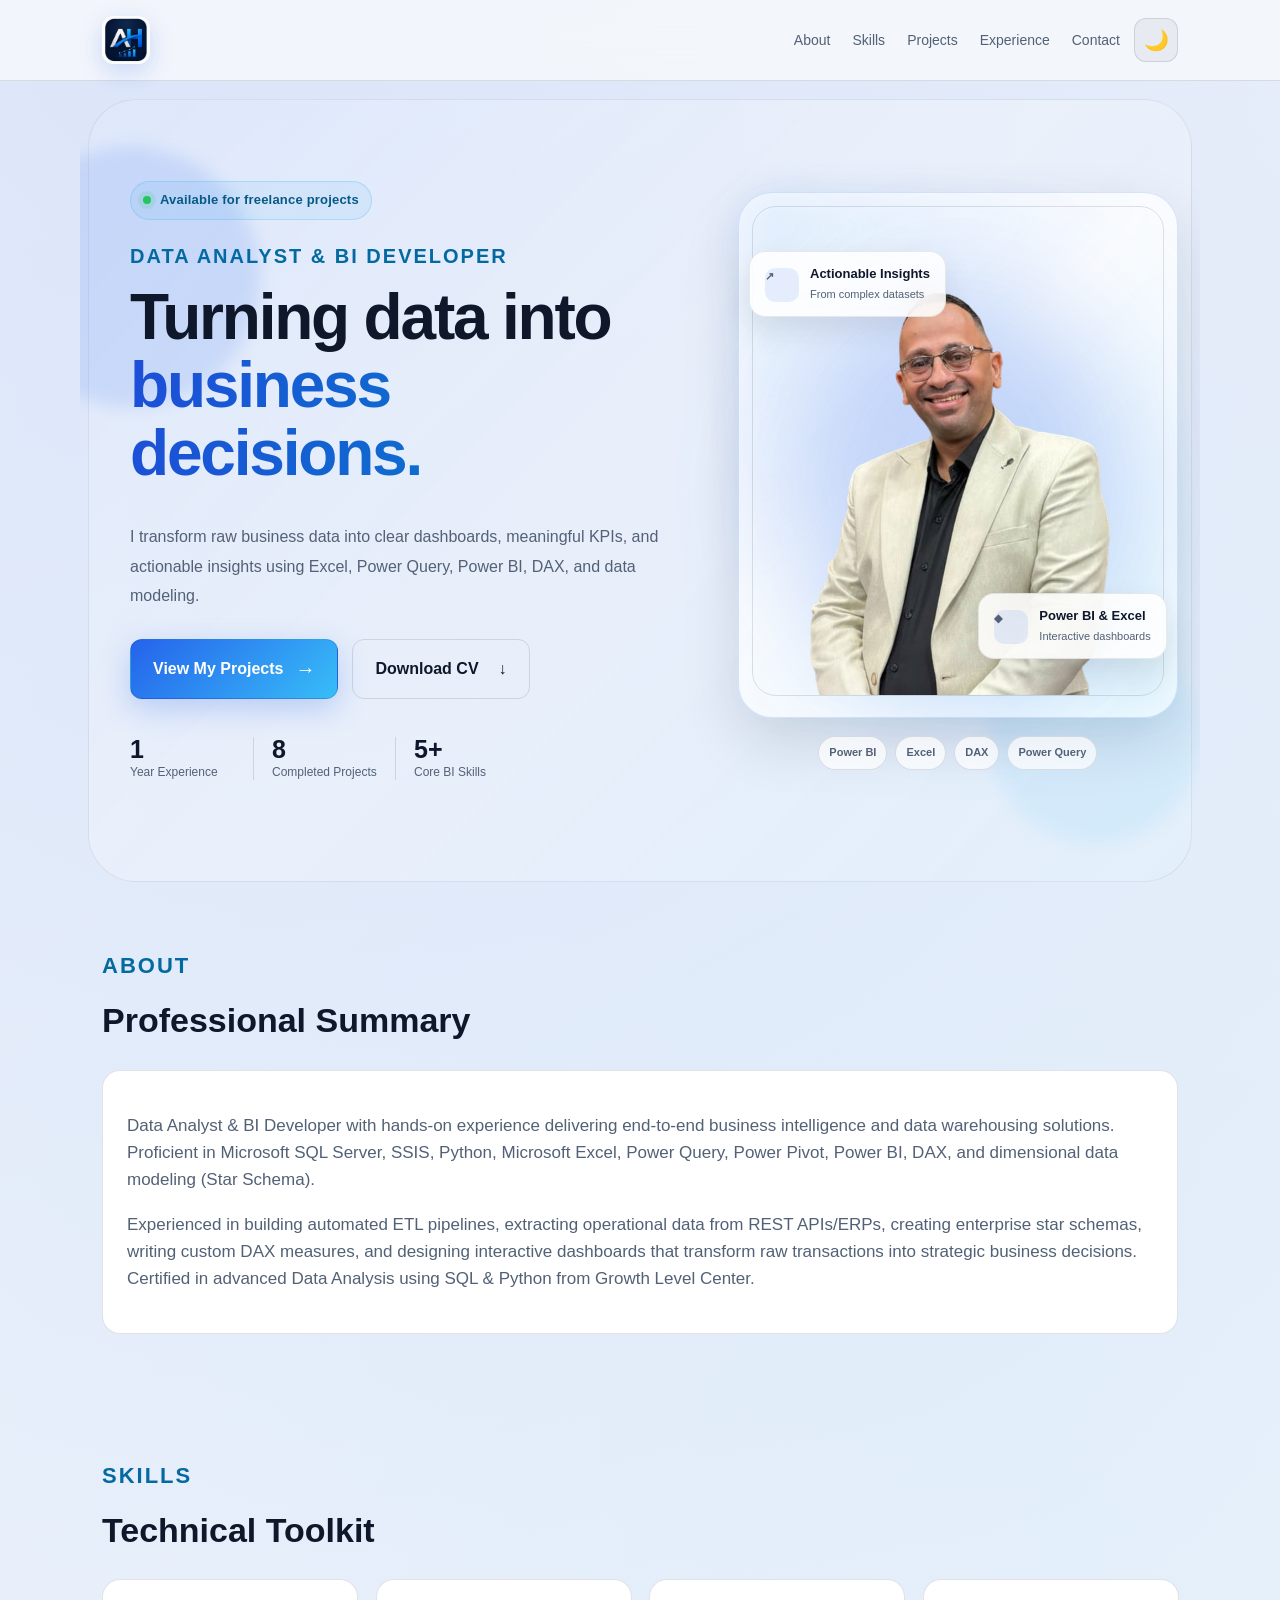
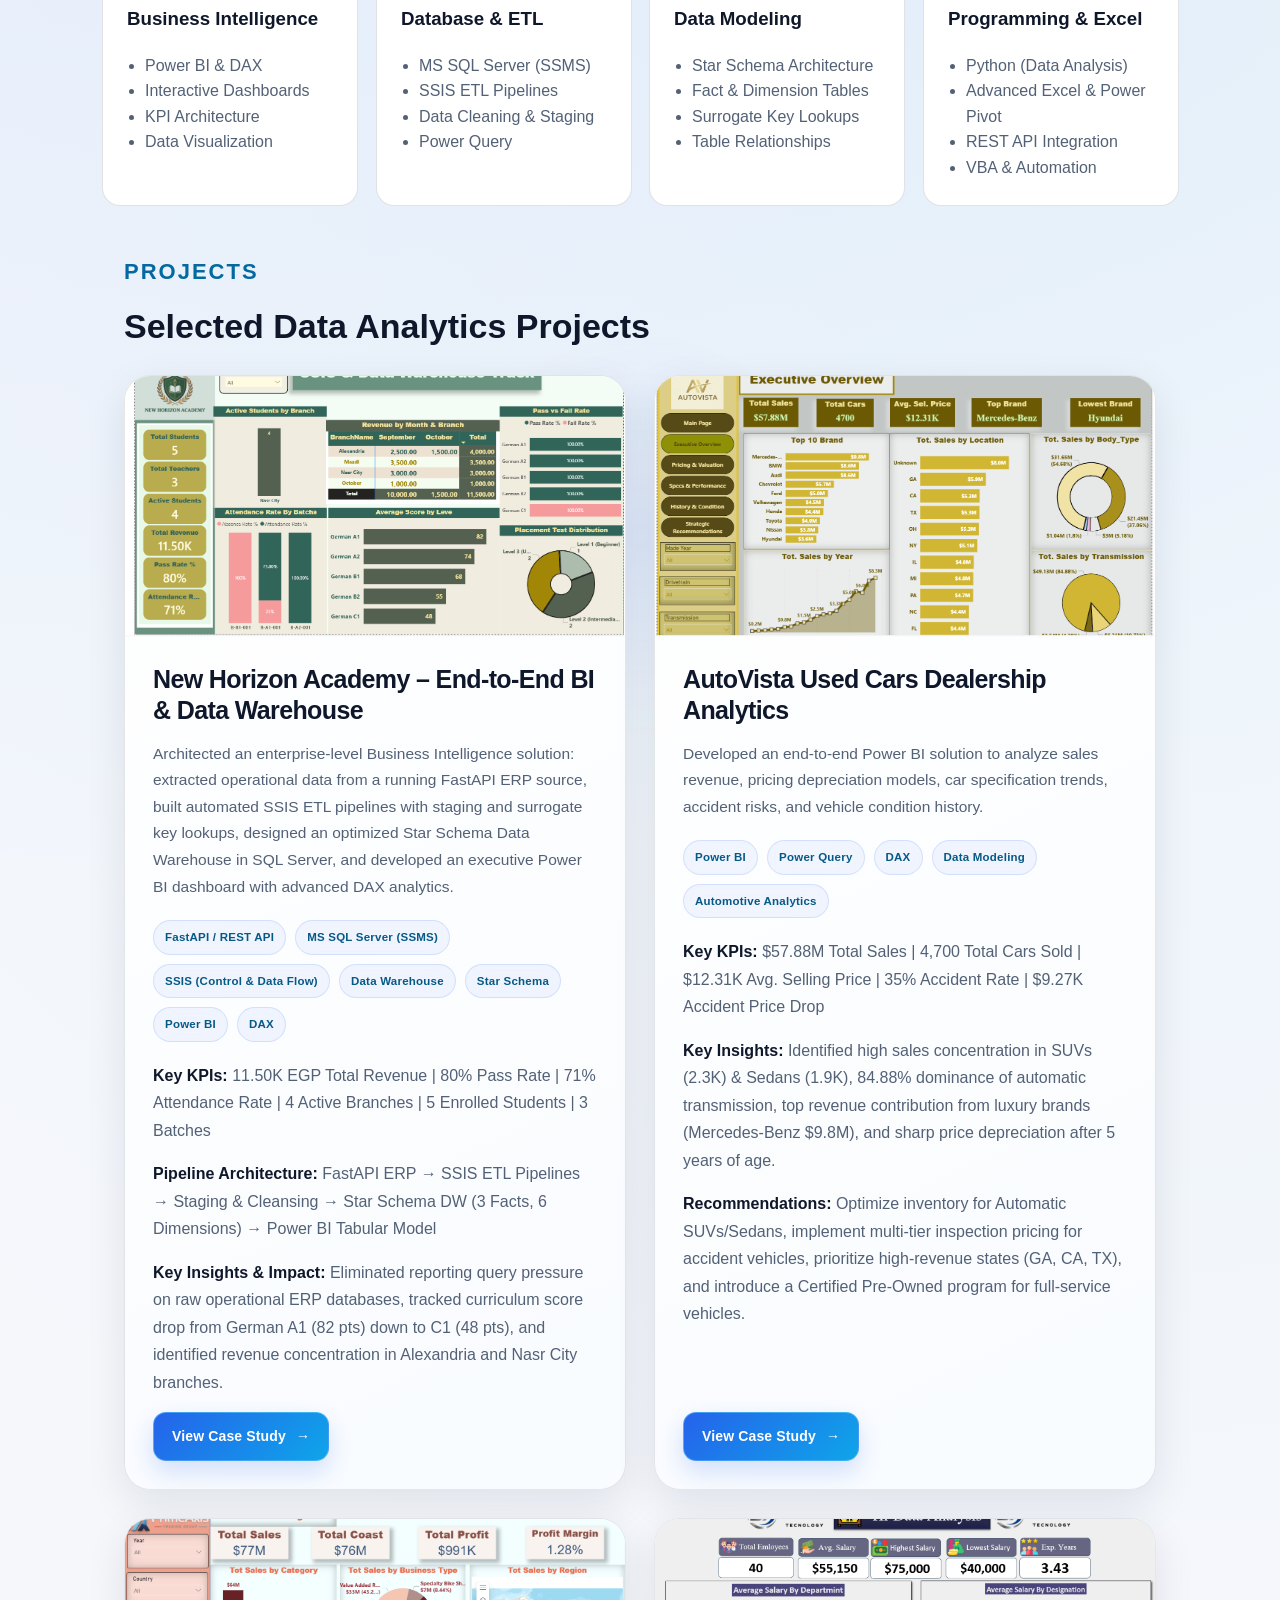
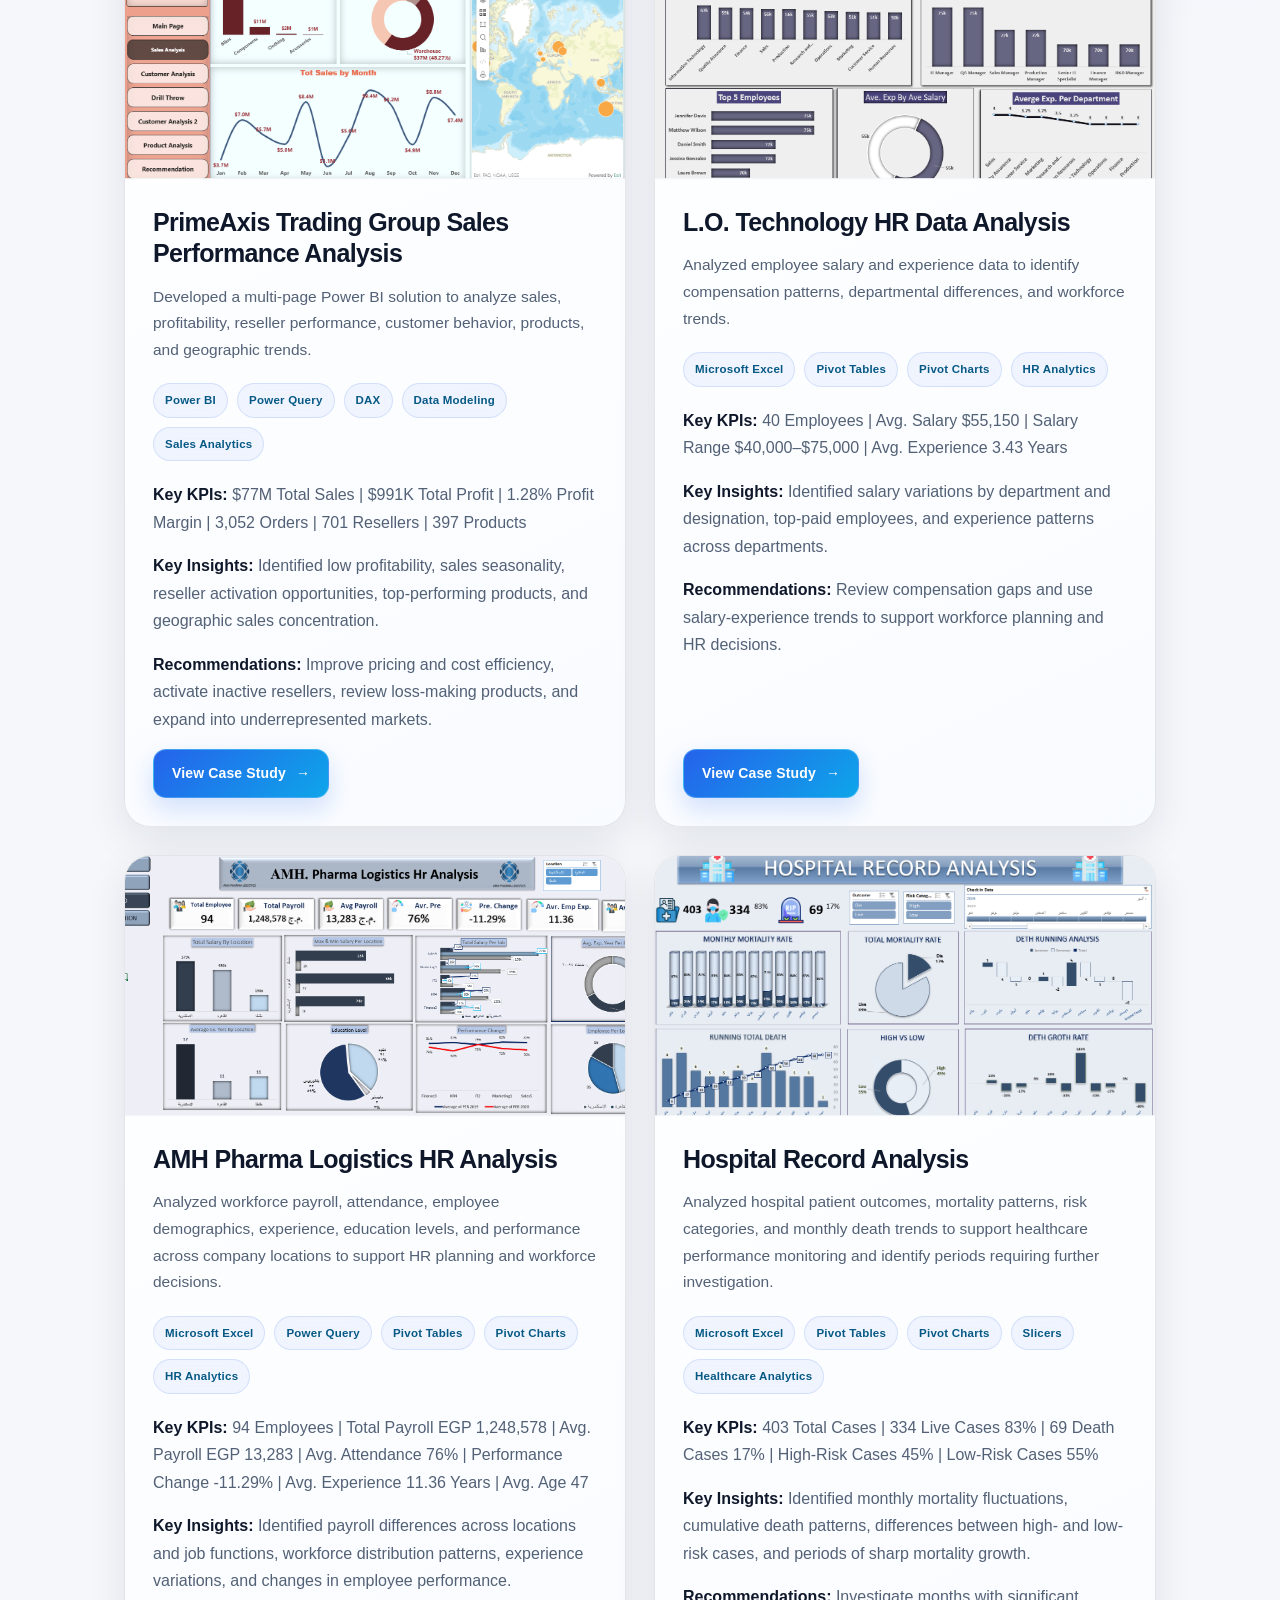
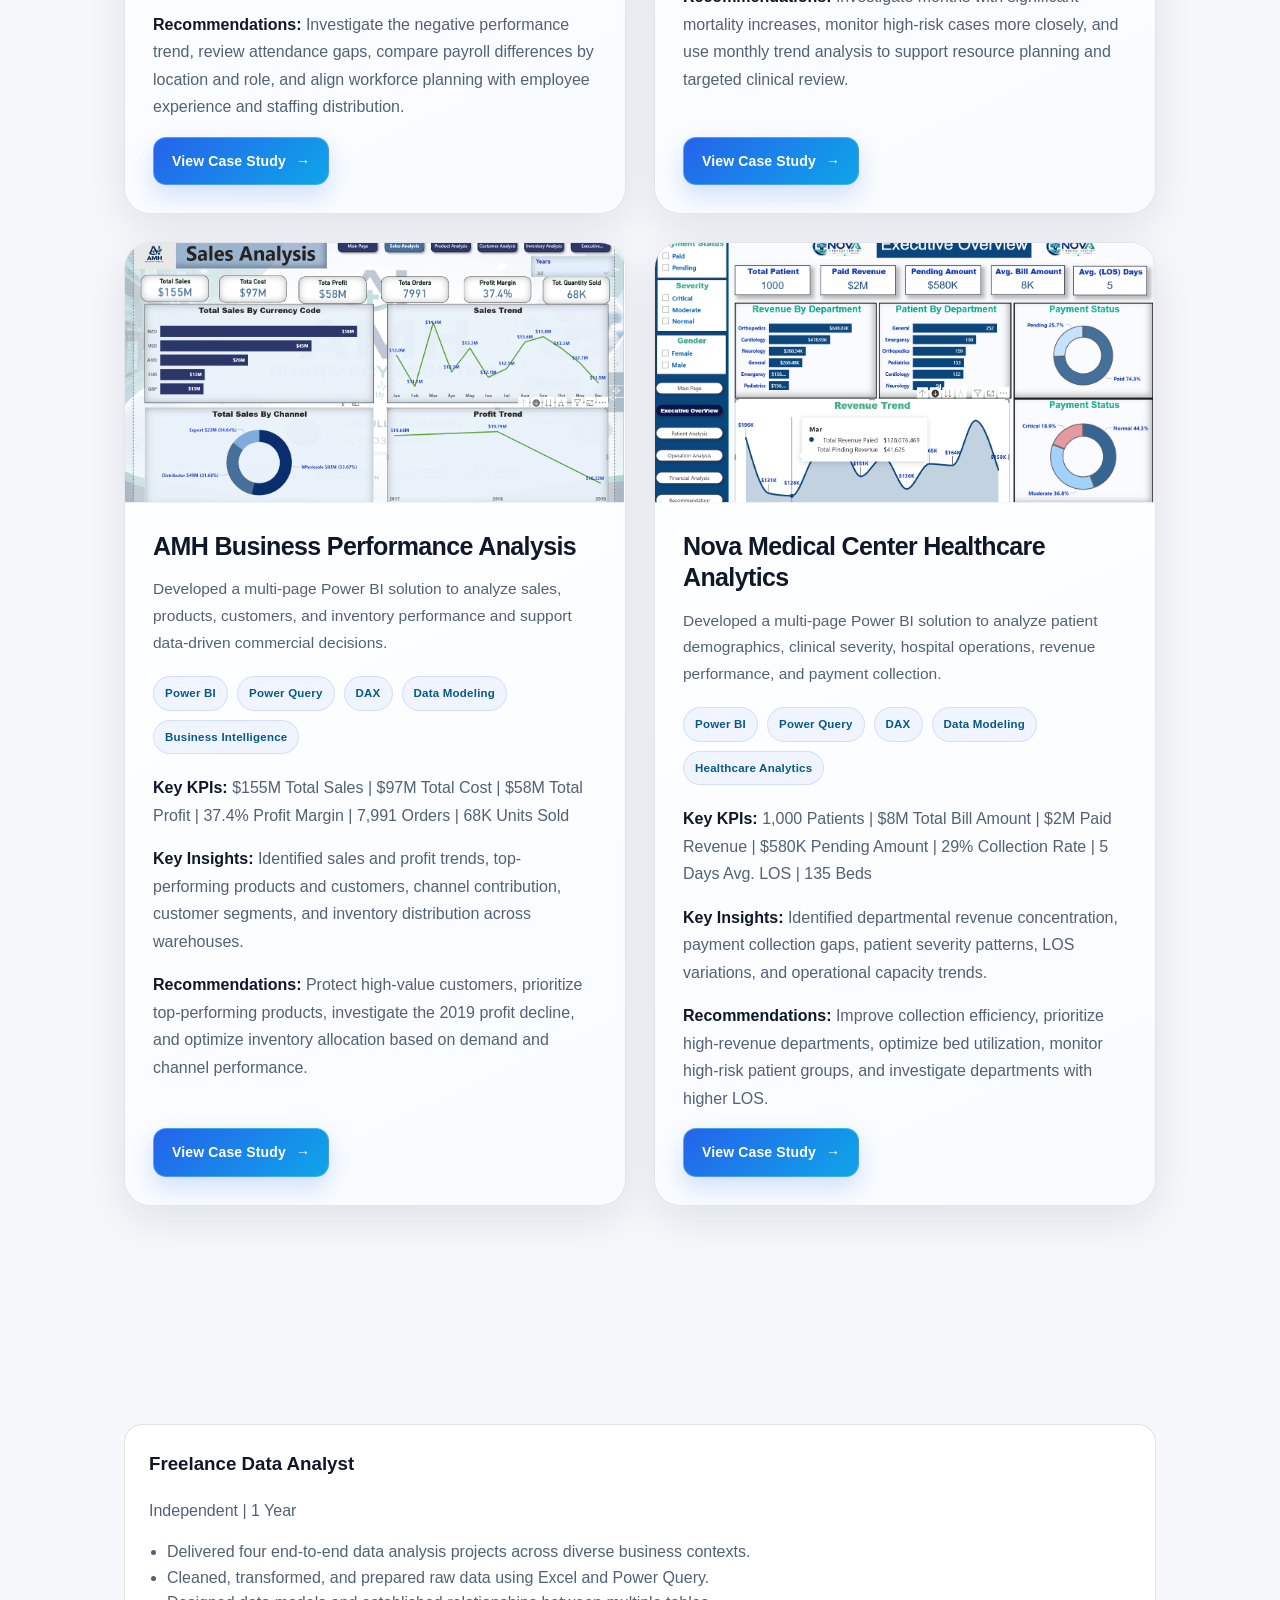
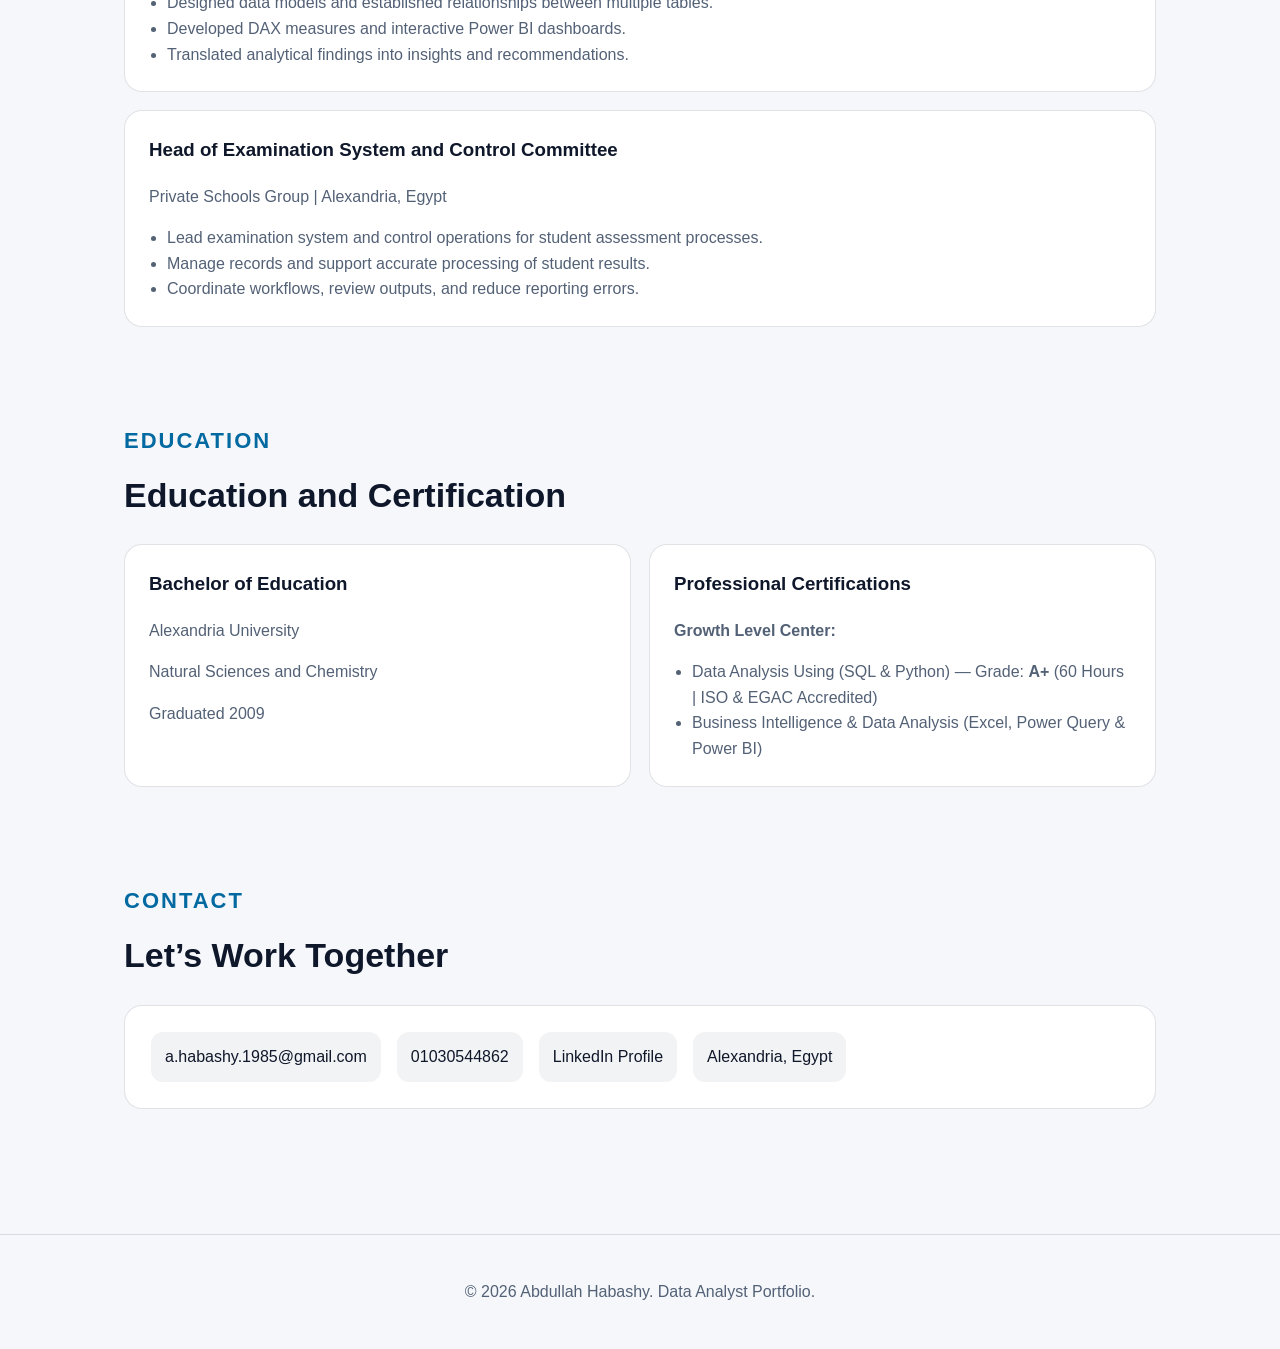
==== index.html @ 3cbb115a "Revise professional summary and skills details Updated professional summary and skills sections to r" ====
<!DOCTYPE html>
<html lang="en">
<head>
  <meta charset="UTF-8" />
  <meta name="viewport" content="width=device-width, initial-scale=1.0" />
  <title>Abdullah Habashy | Data Analyst</title>
  <meta name="description" content="Portfolio of Abdullah Mohamed Habashy Zaki, Data Analyst specializing in Excel, Power Query, Power BI, DAX, data modeling, KPIs, and dashboards." />
  <link rel="stylesheet" href="style.css" />
  <link rel="icon" type="image/png" href="favicon.png">
</head>
<body>
  <header class="site-header">
    <nav class="nav">
      <a class="logo" href="#home" aria-label="Home">
  <img src="favicon.png" alt="Abdullah Habashy Logo">
</a>
      <div class="nav-links">
        <a href="#about">About</a>
        <a href="#skills">Skills</a>
        <a href="#projects">Projects</a>
        <a href="#experience">Experience</a>
        <a href="#contact">Contact</a>
      </div>
    </nav>
  </header>

  <main>
    <section id="home" class="hero hero-premium">
      <div class="hero-orb hero-orb-one" aria-hidden="true"></div>
      <div class="hero-orb hero-orb-two" aria-hidden="true"></div>

      <div class="hero-content">
        <div class="hero-status">
          <span class="status-dot" aria-hidden="true"></span>
          Available for freelance projects
        </div>

        <p class="eyebrow">Data Analyst &amp; BI Developer</p>
        <h1>
          Turning data into
          <span class="hero-gradient-text">business decisions.</span>
        </h1>

        <p class="hero-text">
          I transform raw business data into clear dashboards, meaningful KPIs,
          and actionable insights using Excel, Power Query, Power BI, DAX,
          and data modeling.
        </p>

        <div class="hero-actions">
          <a class="btn primary hero-primary-btn" href="#projects">
            View My Projects
            <span aria-hidden="true">→</span>
          </a>
         <a class="btn secondary hero-secondary-btn" href="Abdullah_Habashy_Data_Analyst_CV.pdf" download="Abdullah_Habashy_Data_Analyst_CV.pdf">
            Download CV
          </a>
        </div>

        <div class="hero-proof" aria-label="Portfolio highlights">
          <div class="hero-proof-item">
            <strong>1</strong>
            <span>Year Experience</span>
          </div>
          <div class="hero-proof-divider" aria-hidden="true"></div>
          <div class="hero-proof-item">
            <strong id="projects-count">0</strong>
            <span>Completed Projects</span>
          </div>
          <div class="hero-proof-divider" aria-hidden="true"></div>
          <div class="hero-proof-item">
            <strong>5+</strong>
            <span>Core BI Skills</span>
          </div>
        </div>
      </div>

      <div class="hero-card hero-visual">
        <div class="hero-image-shell">
          <div class="hero-image-glow" aria-hidden="true"></div>
          <img src="profile.png" alt="Abdullah Habashy, Data Analyst" class="profile-img" />

          <div class="hero-floating-card hero-floating-card-top">
            <span class="floating-icon" aria-hidden="true">↗</span>
            <div>
              <strong>Actionable Insights</strong>
              <span>From complex datasets</span>
            </div>
          </div>

          <div class="hero-floating-card hero-floating-card-bottom">
            <span class="floating-icon" aria-hidden="true">◆</span>
            <div>
              <strong>Power BI &amp; Excel</strong>
              <span>Interactive dashboards</span>
            </div>
          </div>
        </div>

        <div class="hero-tool-strip" aria-label="Main tools">
          <span>Power BI</span>
          <span>Excel</span>
          <span>DAX</span>
          <span>Power Query</span>
        </div>
      </div>
    </section>

    <section id="about" class="section">
      <div class="section-title">
        <p>About</p>
        <h2>Professional Summary</h2>
      </div>
      <div class="card wide">
        <p>
          Data Analyst &amp; BI Developer with hands-on experience delivering end-to-end business intelligence and data warehousing solutions. Proficient in Microsoft SQL Server, SSIS, Python, Microsoft Excel, Power Query, Power Pivot, Power BI, DAX, and dimensional data modeling (Star Schema).
        </p>
        <p>
          Experienced in building automated ETL pipelines, extracting operational data from REST APIs/ERPs, creating enterprise star schemas, writing custom DAX measures, and designing interactive dashboards that transform raw transactions into strategic business decisions. Certified in advanced Data Analysis using SQL &amp; Python from Growth Level Center.
        </p>
      </div>
    </section>
    
    <section id="skills" class="section">
      <div class="section-title">
        <p>Skills</p>
        <h2>Technical Toolkit</h2>
      </div>

    <div class="grid skills-grid">
        <div class="card">
          <h3>Business Intelligence</h3>
          <ul>
            <li>Power BI &amp; DAX</li>
            <li>Interactive Dashboards</li>
            <li>KPI Architecture</li>
            <li>Data Visualization</li>
          </ul>
        </div>
        <div class="card">
          <h3>Database &amp; ETL</h3>
          <ul>
            <li>MS SQL Server (SSMS)</li>
            <li>SSIS ETL Pipelines</li>
            <li>Data Cleaning &amp; Staging</li>
            <li>Power Query</li>
          </ul>
        </div>
        <div class="card">
          <h3>Data Modeling</h3>
          <ul>
            <li>Star Schema Architecture</li>
            <li>Fact &amp; Dimension Tables</li>
            <li>Surrogate Key Lookups</li>
            <li>Table Relationships</li>
          </ul>
        </div>
        <div class="card">
          <h3>Programming &amp; Excel</h3>
          <ul>
            <li>Python (Data Analysis)</li>
            <li>Advanced Excel &amp; Power Pivot</li>
            <li>REST API Integration</li>
            <li>VBA &amp; Automation</li>
          </ul>
        </div>
      </div>

    <section id="projects" class="section">
      <div class="section-title">
        <p>Projects</p>
        <h2>Selected Data Analytics Projects</h2>
      </div>

      <div class="grid projects-grid">

        <!-- Project 1: New Horizon Academy - End-to-End BI Solution -->
<article class="project-card">
  <img
    class="project-image"
    src="step10-main-dashboard.png"
    alt="New Horizon Academy SSIS & Data Warehouse Analytics Dashboard"
  />

  <div class="project-body">
    <h3>New Horizon Academy – End-to-End BI &amp; Data Warehouse</h3>

    <p>
      Architected an enterprise-level Business Intelligence solution: extracted operational data from a running FastAPI ERP source, built automated SSIS ETL pipelines with staging and surrogate key lookups, designed an optimized Star Schema Data Warehouse in SQL Server, and developed an executive Power BI dashboard with advanced DAX analytics.
    </p>

    <div class="tags">
      <span>FastAPI / REST API</span>
      <span>MS SQL Server (SSMS)</span>
      <span>SSIS (Control &amp; Data Flow)</span>
      <span>Data Warehouse</span>
      <span>Star Schema</span>
      <span>Power BI</span>
      <span>DAX</span>
    </div>

    <p>
      <strong>Key KPIs:</strong>
      11.50K EGP Total Revenue | 80% Pass Rate | 71% Attendance Rate | 4 Active Branches | 5 Enrolled Students | 3 Batches
    </p>

    <p>
      <strong>Pipeline Architecture:</strong>
      FastAPI ERP &rarr; SSIS ETL Pipelines &rarr; Staging &amp; Cleansing &rarr; Star Schema DW (3 Facts, 6 Dimensions) &rarr; Power BI Tabular Model
    </p>

    <p>
      <strong>Key Insights &amp; Impact:</strong>
      Eliminated reporting query pressure on raw operational ERP databases, tracked curriculum score drop from German A1 (82 pts) down to C1 (48 pts), and identified revenue concentration in Alexandria and Nasr City branches.
    </p>

    <a href="project-new-horizon-bi.html" class="project-link">
      View Case Study
    </a>
  </div>
</article>
        <!-- Project 1: AutoVista Dealership Analytics -->
        <article class="project-card">
          <img
            class="project-image"
            src="autovista-executive.png"
            alt="AutoVista Used Cars Dealership Analytics Executive Overview Dashboard"
          />

          <div class="project-body">
            <h3>AutoVista Used Cars Dealership Analytics</h3>

            <p>
              Developed an end-to-end Power BI solution to analyze sales revenue, 
              pricing depreciation models, car specification trends, accident risks, and vehicle condition history.
            </p>

            <div class="tags">
              <span>Power BI</span>
              <span>Power Query</span>
              <span>DAX</span>
              <span>Data Modeling</span>
              <span>Automotive Analytics</span>
            </div>

            <p>
              <strong>Key KPIs:</strong>
              $57.88M Total Sales | 4,700 Total Cars Sold |
              $12.31K Avg. Selling Price | 35% Accident Rate |
              $9.27K Accident Price Drop
            </p>

            <p>
              <strong>Key Insights:</strong>
              Identified high sales concentration in SUVs (2.3K) &amp; Sedans (1.9K), 84.88% dominance of automatic transmission, top revenue contribution from luxury brands (Mercedes-Benz $9.8M), and sharp price depreciation after 5 years of age.
            </p>

            <p>
              <strong>Recommendations:</strong>
              Optimize inventory for Automatic SUVs/Sedans, implement multi-tier inspection pricing for accident vehicles, prioritize high-revenue states (GA, CA, TX), and introduce a Certified Pre-Owned program for full-service vehicles.
            </p>

            <a href="project-autovista-analysis.html" class="project-link">
              View Case Study
            </a>
          </div>
        </article>        <article class="project-card">

  <img
    class="project-image"
    src="primeaxis-sales-analysis.png"
    alt="PrimeAxis Trading Group Sales Performance Dashboard"
  />

  <div class="project-body">

    <h3>PrimeAxis Trading Group Sales Performance Analysis</h3>

    <p>
      Developed a multi-page Power BI solution to analyze
      sales, profitability, reseller performance,
      customer behavior, products, and geographic trends.
    </p>

    <div class="tags">
      <span>Power BI</span>
      <span>Power Query</span>
      <span>DAX</span>
      <span>Data Modeling</span>
      <span>Sales Analytics</span>
    </div>

    <p>
      <strong>Key KPIs:</strong>
      $77M Total Sales | $991K Total Profit |
      1.28% Profit Margin | 3,052 Orders |
      701 Resellers | 397 Products
    </p>

    <p>
      <strong>Key Insights:</strong>
      Identified low profitability, sales seasonality,
      reseller activation opportunities, top-performing products,
      and geographic sales concentration.
    </p>

    <p>
      <strong>Recommendations:</strong>
      Improve pricing and cost efficiency,
      activate inactive resellers,
      review loss-making products,
      and expand into underrepresented markets.
    </p>

    <a
      href="project-primeaxis-sales-performance.html"
      class="project-link"
    >
      View Case Study
    </a>

  </div>

</article>
       <article class="project-card">
  <img
    class="project-image"
    src="lo-technology-hr-dashboard.png"
    alt="L.O. Technology HR Data Analysis Dashboard"
  />

  <div class="project-body">
    <h3>L.O. Technology HR Data Analysis</h3>

    <p>
      Analyzed employee salary and experience data to identify
      compensation patterns, departmental differences, and workforce trends.
    </p>

    <div class="tags">
      <span>Microsoft Excel</span>
      <span>Pivot Tables</span>
      <span>Pivot Charts</span>
      <span>HR Analytics</span>
    </div>

    <p>
      <strong>Key KPIs:</strong>
      40 Employees | Avg. Salary $55,150 |
      Salary Range $40,000–$75,000 |
      Avg. Experience 3.43 Years
    </p>

    <p>
      <strong>Key Insights:</strong>
      Identified salary variations by department and designation,
      top-paid employees, and experience patterns across departments.
    </p>

    <p>
      <strong>Recommendations:</strong>
      Review compensation gaps and use salary-experience trends
      to support workforce planning and HR decisions.
    </p>

    <a href="#" class="project-link">View Case Study</a>
  </div>
</article>

       <article class="project-card">
  <img
    class="project-image"
    src="amh-pharma-hr-dashboard.png"
    alt="AMH Pharma Logistics HR Analysis Dashboard"
  />

  <div class="project-body">
    <h3>AMH Pharma Logistics HR Analysis</h3>

    <p>
      Analyzed workforce payroll, attendance, employee demographics,
      experience, education levels, and performance across company locations
      to support HR planning and workforce decisions.
    </p>

    <div class="tags">
      <span>Microsoft Excel</span>
      <span>Power Query</span>
      <span>Pivot Tables</span>
      <span>Pivot Charts</span>
      <span>HR Analytics</span>
    </div>

    <p>
      <strong>Key KPIs:</strong>
      94 Employees | Total Payroll EGP 1,248,578 |
      Avg. Payroll EGP 13,283 | Avg. Attendance 76% |
      Performance Change -11.29% |
      Avg. Experience 11.36 Years | Avg. Age 47
    </p>

    <p>
      <strong>Key Insights:</strong>
      Identified payroll differences across locations and job functions,
      workforce distribution patterns, experience variations,
      and changes in employee performance.
    </p>

    <p>
      <strong>Recommendations:</strong>
      Investigate the negative performance trend, review attendance gaps,
      compare payroll differences by location and role,
      and align workforce planning with employee experience
      and staffing distribution.
    </p>

    <a href="#" class="project-link">View Case Study</a>
  </div>
</article>

       <article class="project-card">
  <img
    class="project-image"
    src="hospital-record-analysis-dashboard.png"
    alt="Hospital Record Analysis Dashboard"
  />

  <div class="project-body">
    <h3>Hospital Record Analysis</h3>

    <p>
      Analyzed hospital patient outcomes, mortality patterns,
      risk categories, and monthly death trends to support
      healthcare performance monitoring and identify periods
      requiring further investigation.
    </p>

    <div class="tags">
      <span>Microsoft Excel</span>
      <span>Pivot Tables</span>
      <span>Pivot Charts</span>
      <span>Slicers</span>
      <span>Healthcare Analytics</span>
    </div>

    <p>
      <strong>Key KPIs:</strong>
      403 Total Cases | 334 Live Cases 83% |
      69 Death Cases 17% |
      High-Risk Cases 45% |
      Low-Risk Cases 55%
    </p>

    <p>
      <strong>Key Insights:</strong>
      Identified monthly mortality fluctuations,
      cumulative death patterns, differences between
      high- and low-risk cases, and periods of sharp
      mortality growth.
    </p>

    <p>
      <strong>Recommendations:</strong>
      Investigate months with significant mortality increases,
      monitor high-risk cases more closely,
      and use monthly trend analysis to support
      resource planning and targeted clinical review.
    </p>

    <a href="project-hospital-record-analysis.html" class="project-link">
  View Case Study
</a>
  </div>
</article>

        <article class="project-card">
  <img
    class="project-image"
    src="amh-business-sales-dashboard.png"
    alt="AMH Business Performance Analysis Power BI Dashboard"
  />

  <div class="project-body">
    <h3>AMH Business Performance Analysis</h3>

    <p>
      Developed a multi-page Power BI solution to analyze
      sales, products, customers, and inventory performance
      and support data-driven commercial decisions.
    </p>

    <div class="tags">
      <span>Power BI</span>
      <span>Power Query</span>
      <span>DAX</span>
      <span>Data Modeling</span>
      <span>Business Intelligence</span>
    </div>

    <p>
      <strong>Key KPIs:</strong>
      $155M Total Sales | $97M Total Cost |
      $58M Total Profit | 37.4% Profit Margin |
      7,991 Orders | 68K Units Sold
    </p>

    <p>
      <strong>Key Insights:</strong>
      Identified sales and profit trends, top-performing products
      and customers, channel contribution, customer segments,
      and inventory distribution across warehouses.
    </p>

    <p>
      <strong>Recommendations:</strong>
      Protect high-value customers, prioritize top-performing products,
      investigate the 2019 profit decline, and optimize inventory
      allocation based on demand and channel performance.
    </p>

    <a href="project-amh-business-performance.html" class="project-link">
  View Case Study
</a>
  </div>
</article>
        <article class="project-card">
  <img
    class="project-image"
    src="nova-medical-center-dashboard.png"
    alt="Nova Medical Center Healthcare Analytics Power BI Dashboard"
  />

  <div class="project-body">
    <h3>Nova Medical Center Healthcare Analytics</h3>

    <p>
      Developed a multi-page Power BI solution to analyze
      patient demographics, clinical severity, hospital operations,
      revenue performance, and payment collection.
    </p>

    <div class="tags">
      <span>Power BI</span>
      <span>Power Query</span>
      <span>DAX</span>
      <span>Data Modeling</span>
      <span>Healthcare Analytics</span>
    </div>

    <p>
      <strong>Key KPIs:</strong>
      1,000 Patients | $8M Total Bill Amount |
      $2M Paid Revenue | $580K Pending Amount |
      29% Collection Rate | 5 Days Avg. LOS |
      135 Beds
    </p>

    <p>
      <strong>Key Insights:</strong>
      Identified departmental revenue concentration,
      payment collection gaps, patient severity patterns,
      LOS variations, and operational capacity trends.
    </p>

    <p>
      <strong>Recommendations:</strong>
      Improve collection efficiency, prioritize high-revenue departments,
      optimize bed utilization, monitor high-risk patient groups,
      and investigate departments with higher LOS.
    </p>

   <a href="project-nova-medical.html" class="project-link">
  View Case Study
</a>
  </div>
</article>
        
      </div>
    </section>

    <section id="experience" class="section">
      <div class="section-title">
        <p>Experience</p>
        <h2>Professional Experience</h2>
      </div>

      <div class="timeline">
        <div class="timeline-item">
          <h3>Freelance Data Analyst</h3>
          <p class="muted">Independent | 1 Year</p>
          <ul>
            <li>Delivered four end-to-end data analysis projects across diverse business contexts.</li>
            <li>Cleaned, transformed, and prepared raw data using Excel and Power Query.</li>
            <li>Designed data models and established relationships between multiple tables.</li>
            <li>Developed DAX measures and interactive Power BI dashboards.</li>
            <li>Translated analytical findings into insights and recommendations.</li>
          </ul>
        </div>

        <div class="timeline-item">
          <h3>Head of Examination System and Control Committee</h3>
          <p class="muted">Private Schools Group | Alexandria, Egypt</p>
          <ul>
            <li>Lead examination system and control operations for student assessment processes.</li>
            <li>Manage records and support accurate processing of student results.</li>
            <li>Coordinate workflows, review outputs, and reduce reporting errors.</li>
          </ul>
        </div>
      </div>
    </section>

   <section class="section">
      <div class="section-title">
        <p>Education</p>
        <h2>Education and Certification</h2>
      </div>

      <div class="grid two-col">
        <div class="card">
          <h3>Bachelor of Education</h3>
          <p>Alexandria University</p>
          <p>Natural Sciences and Chemistry</p>
          <p>Graduated 2009</p>
        </div>
        <div class="card">
          <h3>Professional Certifications</h3>
          <p><strong>Growth Level Center:</strong></p>
          <ul style="padding-left: 18px; margin-top: 6px;">
            <li>Data Analysis Using (SQL &amp; Python) — Grade: <strong>A+</strong> (60 Hours | ISO &amp; EGAC Accredited)</li>
            <li>Business Intelligence &amp; Data Analysis (Excel, Power Query &amp; Power BI)</li>
          </ul>
        </div>
      </div>
    </section>

    <section id="contact" class="section contact-section">
      <div class="section-title">
        <p>Contact</p>
        <h2>Let’s Work Together</h2>
      </div>

      <div class="contact-card">
        <a href="mailto:a.habashy.1985@gmail.com">a.habashy.1985@gmail.com</a>
        <a href="tel:01030544862">01030544862</a>
        <a href="https://www.linkedin.com/in/abdullah-habashy-0a3ab7418/" target="_blank">LinkedIn Profile</a>
        <p>Alexandria, Egypt</p>
      </div>
    </section>
  </main>

  <footer>
    <p>© 2026 Abdullah Habashy. Data Analyst Portfolio.</p>
  </footer>

  <script src="script.js"></script>
</body>
</html>
---- style.css ----
:root {
  --bg: #080d16;
  --bg-soft: #0d1420;
  --card: #111b2b;
  --card-hover: #162338;

  --text: #f8fafc;
  --muted: #94a3b8;

  --accent: #3b82f6;
  --accent-2: #38bdf8;
  --accent-soft: rgba(59, 130, 246, 0.12);

  --line: rgba(148, 163, 184, 0.14);
}

* { box-sizing: border-box; }
html { scroll-behavior: smooth; }
body {
  margin: 0;
  font-family: Arial, Helvetica, sans-serif;
  background:
    radial-gradient(
      circle at 15% 0%,
      rgba(37, 99, 235, 0.12),
      transparent 32%
    ),
    radial-gradient(
      circle at 85% 20%,
      rgba(56, 189, 248, 0.06),
      transparent 28%
    ),
    var(--bg);

  color: var(--text);
  line-height: 1.6;
}
a { color: inherit; text-decoration: none; }
.site-header {
  position: sticky;
  top: 0;
  z-index: 10;

  background: rgba(8, 13, 22, 0.88);
  backdrop-filter: blur(18px);

  border-bottom: 1px solid var(--line);
}
.nav {
  max-width: 1120px;
  margin: auto;
  padding: 16px 22px;
  display: flex;
  justify-content: space-between;
  align-items: center;
}
.logo {
  width: 48px;
  height: 48px;
  display: block;
  border-radius: 12px;
  overflow: hidden;
  flex-shrink: 0;
  box-shadow: 0 8px 24px rgba(37, 99, 235, 0.20);
}

.logo img {
  width: 100%;
  height: 100%;
  display: block;
  object-fit: cover;
}
.nav-links {
  display: flex;
  gap: 22px;
  color: var(--muted);
  font-size: 14px;
}
.nav-links a:hover { color: var(--text); }
.hero {
  max-width: 1120px;
  margin: auto;
  padding: 86px 22px 54px;
  display: grid;
  grid-template-columns: 1.35fr 0.65fr;
  gap: 32px;
  align-items: center;
}
.eyebrow, .section-title p {
  color: var(--accent-2);
  text-transform: uppercase;
  letter-spacing: 2px;
  font-size: 22px;
  font-weight: 700;
  margin: 0 0 10px;
}
h1 {
  font-size: clamp(38px, 6vw, 72px);
  line-height: 0.95;
  margin: 0 0 22px;
}
.hero-text {
  max-width: 680px;
  color: var(--muted);
  font-size: 18px;
}
.hero-actions {
  display: flex;
  gap: 14px;
  margin-top: 28px;
  flex-wrap: wrap;
}
.btn {
  padding: 13px 18px;
  border-radius: 12px;
  font-weight: 700;
  border: 1px solid var(--line);
}
.primary {
  background: linear-gradient(
    135deg,
    #2563eb,
    #38bdf8
  );

  color: #ffffff;

  box-shadow:
    0 10px 30px rgba(37, 99, 235, 0.25);
}
.secondary { color: var(--text); }

.hero-card { padding: 24px; }
.profile-img {
  width: 100%;
  border-radius: 20px;
  aspect-ratio: 1 / 1.12;
  object-fit: cover;
  margin-bottom: 18px;
  border: 1px solid var(--line);
}
.hero-card h2 {
  margin: 14px 0 0;
  font-size: 30px;
}
.hero-card p {
  margin: 4px 0 12px;
  color: var(--muted);
}
.section {
  max-width: 1120px;
  margin: auto;
  padding: 48px 22px;
}
.section-title { margin-bottom: 22px; }
.section-title h2 {
  font-size: 34px;
  margin: 0;
}
.card { padding: 24px; }
.card p, .card li, .project-body p, .timeline-item li, .muted { color: var(--muted); }
.wide p { font-size: 17px; }
.grid {
  display: grid;
  gap: 18px;
}
.skills-grid { grid-template-columns: repeat(4, 1fr); }
.two-col { grid-template-columns: repeat(2, 1fr); }
.card h3, .project-card h3, .timeline-item h3 { margin-top: 0; }
ul {
  padding-left: 18px;
  margin-bottom: 0;
}
.projects-grid { grid-template-columns: repeat(2, 1fr); }
.project-card { overflow: hidden; }
.project-image {
  width: 100%;
  min-height: 230px;
  display: grid;
  place-items: center;
  border-bottom: 1px solid var(--line);
  object-fit: cover;
}
.placeholder {
  background: linear-gradient(135deg, rgba(75,179,253,0.18), rgba(114,228,209,0.12));
  color: var(--muted);
  font-weight: 700;
}
.project-body { padding: 22px; }
.tags {
  display: flex;
  flex-wrap: wrap;
  gap: 8px;
  margin: 16px 0;
}
.tags span {
  font-size: 12px;
  padding: 7px 9px;
  background: rgba(75,179,253,0.12);
  border: 1px solid var(--line);
  border-radius: 999px;
  color: #d8f2ff;
}
.project-link {
  color: var(--accent-2);
  font-weight: 700;
}
.timeline {
  display: grid;
  gap: 18px;
}
.timeline-item {
  padding: 24px;
  border-left: 4px solid var(--accent);
}
.contact-section { padding-bottom: 78px; }
.contact-card {
  padding: 26px;
  display: flex;
  flex-wrap: wrap;
  gap: 16px;
  align-items: center;
}
.contact-card a, .contact-card p {
  padding: 12px 14px;
  background: rgba(255,255,255,0.05);
  border-radius: 12px;
  margin: 0;
  color: var(--text);
}
footer {
  border-top: 1px solid var(--line);
  color: var(--muted);
  text-align: center;
  padding: 28px 18px;
}
@media (max-width: 900px) {
  .hero { grid-template-columns: 1fr; padding-top: 56px; }
  .skills-grid, .projects-grid, .two-col { grid-template-columns: 1fr; }
  .nav-links { display: none; }
  .hero-card { max-width: 420px; }
}

.card,
.project-card,
.timeline-item {
  transition:
    transform 0.25s ease,
    border-color 0.25s ease,
    box-shadow 0.25s ease;
}

.card:hover,
.project-card:hover,
.timeline-item:hover {
  transform: translateY(-4px);

  border-color:
    rgba(59, 130, 246, 0.35);

  box-shadow:
    0 24px 70px rgba(0, 0, 0, 0.34);
}

.nav-links a {
  transition: color 0.2s ease;
}

.nav-links a:hover {
  color: var(--accent-2);
}
.case-study-image {
  width: 100%;
  height: auto;
  display: block;
  margin: 20px 0;
  border-radius: 16px;
  border: 1px solid var(--line);
}

.case-study-image:hover {
  transform: scale(1.01);
  transition: transform 0.25s ease;
}

.section .wide {
  margin-bottom: 28px;
}
/* Smooth scroll reveal animation */

.reveal {
  opacity: 0;
  transform: translateY(38px);
  transition:
    opacity 0.8s ease,
    transform 0.8s cubic-bezier(0.22, 1, 0.36, 1);
  will-change: opacity, transform;
}

.reveal.reveal-left {
  transform: translateX(-42px);
}

.reveal.reveal-right {
  transform: translateX(42px);
}

.reveal.reveal-scale {
  transform: scale(0.94);
}

.reveal.is-visible {
  opacity: 1;
  transform: translateX(0) translateY(0) scale(1);
}

/* حركة متدرجة للكروت */

.reveal-delay-1 {
  transition-delay: 0.08s;
}

.reveal-delay-2 {
  transition-delay: 0.16s;
}

.reveal-delay-3 {
  transition-delay: 0.24s;
}

.reveal-delay-4 {
  transition-delay: 0.32s;
}

/* حركة الأزرار */

.btn {
  transition:
    transform 0.25s ease,
    box-shadow 0.25s ease,
    border-color 0.25s ease;
}

.btn:hover {
  transform: translateY(-3px);
}

/* حركة صور المشاريع */

.project-image,
.case-study-image {
  transition:
    transform 0.45s ease,
    filter 0.45s ease;
}

.project-card:hover .project-image {
  transform: scale(1.025);
}

.case-study-image:hover {
  transform: scale(1.01);
}

/* احترام إعدادات تقليل الحركة */

@media (prefers-reduced-motion: reduce) {
  html {
    scroll-behavior: auto;
  }

  .reveal,
  .reveal.reveal-left,
  .reveal.reveal-right,
  .reveal.reveal-scale {
    opacity: 1;
    transform: none;
    transition: none;
  }
}

/* ========================================
   ADVANCED PORTFOLIO ANIMATIONS
======================================== */

/* Page loading screen */

.site-loader {
  position: fixed;
  inset: 0;
  z-index: 99999;
  display: flex;
  align-items: center;
  justify-content: center;
  background: var(--bg);
  transition:
    opacity 0.55s ease,
    visibility 0.55s ease;
}

.site-loader.loader-hidden {
  opacity: 0;
  visibility: hidden;
  pointer-events: none;
}

.loader-content {
  width: min(280px, 75vw);
  text-align: center;
}

.loader-logo {
  width: 76px;
  height: 76px;
  margin: 0 auto 18px;
  border-radius: 20px;
  object-fit: cover;
  animation: loaderPulse 1.4s ease-in-out infinite;
}

.loader-name {
  margin: 0 0 18px;
  color: var(--text);
  font-size: 17px;
  font-weight: 700;
  letter-spacing: 0.5px;
}

.loader-track {
  height: 4px;
  overflow: hidden;
  background: rgba(255, 255, 255, 0.08);
  border-radius: 999px;
}

.loader-bar {
  width: 45%;
  height: 100%;
  border-radius: 999px;
  background: linear-gradient(
    90deg,
    var(--accent),
    var(--accent-2)
  );
  animation: loaderMove 1.1s ease-in-out infinite;
}

@keyframes loaderPulse {
  0%,
  100% {
    transform: scale(1);
    box-shadow: 0 10px 30px rgba(59, 130, 246, 0.18);
  }

  50% {
    transform: scale(1.07);
    box-shadow: 0 16px 42px rgba(59, 130, 246, 0.36);
  }
}

@keyframes loaderMove {
  0% {
    transform: translateX(-110%);
  }

  100% {
    transform: translateX(240%);
  }
}

/* Scroll progress bar */

.scroll-progress {
  position: fixed;
  top: 0;
  left: 0;
  z-index: 10000;
  width: 0;
  height: 3px;
  background: linear-gradient(
    90deg,
    var(--accent),
    var(--accent-2)
  );
  box-shadow: 0 0 14px rgba(56, 189, 248, 0.55);
  transition: width 0.08s linear;
}

/* Back to top button */

.back-to-top {
  position: fixed;
  right: 24px;
  bottom: 24px;
  z-index: 1000;

  width: 48px;
  height: 48px;

  display: grid;
  place-items: center;

  color: #ffffff;
  background: linear-gradient(
    135deg,
    var(--accent),
    var(--accent-2)
  );

  border: 0;
  border-radius: 15px;
  cursor: pointer;

  font-size: 21px;
  font-weight: 700;

  opacity: 0;
  visibility: hidden;
  transform: translateY(20px);

  box-shadow: 0 12px 35px rgba(37, 99, 235, 0.3);

  transition:
    opacity 0.3s ease,
    visibility 0.3s ease,
    transform 0.3s ease,
    box-shadow 0.3s ease;
}

.back-to-top.is-visible {
  opacity: 1;
  visibility: visible;
  transform: translateY(0);
}

.back-to-top:hover {
  transform: translateY(-4px);
  box-shadow: 0 17px 42px rgba(37, 99, 235, 0.45);
}

/* Page entry and exit */

body {
  opacity: 1;
  transition: opacity 0.35s ease;
}

body.page-exit {
  opacity: 0;
}

/* Navigation logo */

.logo {
  transition:
    transform 0.3s ease,
    filter 0.3s ease;
}

.logo:hover {
  transform: scale(1.08) rotate(-2deg);
  filter: brightness(1.08);
}

/* Project cards */

.project-card {
  position: relative;
  overflow: hidden;
}

.project-card .project-image {
  transition:
    transform 0.55s cubic-bezier(0.22, 1, 0.36, 1),
    filter 0.4s ease;
}

.project-card:hover .project-image {
  transform: scale(1.045);
  filter: brightness(0.82);
}

.project-card::after {
  content: "";
  position: absolute;
  inset: 0;

  background: linear-gradient(
    180deg,
    transparent 25%,
    rgba(5, 10, 18, 0.32) 55%,
    rgba(5, 10, 18, 0.7) 100%
  );

  opacity: 0;
  pointer-events: none;

  transition: opacity 0.4s ease;
}

.project-card:hover::after {
  opacity: 1;
}

.project-card .project-body {
  position: relative;
  z-index: 2;
}

.project-link {
  display: inline-flex;
  align-items: center;
  gap: 7px;
  transition:
    transform 0.3s ease,
    color 0.3s ease;
}

.project-link::after {
  content: "→";
  transition: transform 0.3s ease;
}

.project-link:hover {
  transform: translateY(-2px);
}

.project-link:hover::after {
  transform: translateX(5px);
}

/* Download buttons */

a[download] {
  position: relative;
  overflow: hidden;
}

a[download]::after {
  content: "↓";
  margin-left: 8px;
  display: inline-block;
  transition: transform 0.3s ease;
}

a[download]:hover::after {
  animation: downloadArrow 0.7s ease infinite;
}

@keyframes downloadArrow {
  0%,
  100% {
    transform: translateY(0);
  }

  50% {
    transform: translateY(4px);
  }
}

/* Alternating dashboard image animation */

.case-study-image.reveal-from-left {
  opacity: 0;
  transform: translateX(-50px) scale(0.97);
}

.case-study-image.reveal-from-right {
  opacity: 0;
  transform: translateX(50px) scale(0.97);
}

.case-study-image.reveal-from-left.is-visible,
.case-study-image.reveal-from-right.is-visible {
  opacity: 1;
  transform: translateX(0) scale(1);
}

.case-study-image {
  transition:
    opacity 0.85s ease,
    transform 0.85s cubic-bezier(0.22, 1, 0.36, 1),
    box-shadow 0.4s ease;
}

.case-study-image:hover {
  transform: scale(1.012);
  box-shadow: 0 22px 65px rgba(0, 0, 0, 0.35);
}

/* Counter animation */

.counter-number {
  display: inline-block;
  font-variant-numeric: tabular-nums;
}

/* Mobile adjustments */

@media (max-width: 700px) {
  .back-to-top {
    right: 16px;
    bottom: 16px;
    width: 44px;
    height: 44px;
  }

  .case-study-image.reveal-from-left,
  .case-study-image.reveal-from-right {
    transform: translateY(35px) scale(0.97);
  }
}

/* Accessibility */

@media (prefers-reduced-motion: reduce) {
  .site-loader {
    display: none;
  }

  body {
    opacity: 1;
    transition: none;
  }

  .scroll-progress {
    transition: none;
  }

  .case-study-image,
  .case-study-image.reveal-from-left,
  .case-study-image.reveal-from-right {
    opacity: 1;
    transform: none;
    transition: none;
  }
}

/* ========================================
   LIGHT / DARK THEME
======================================== */
:root {
  color-scheme: dark;
  --header-bg: rgba(8, 13, 22, 0.88);
  --surface-soft: rgba(255, 255, 255, 0.05);
  --tag-text: #d8f2ff;
  --shadow: rgba(0, 0, 0, 0.34);
}

html[data-theme="light"] {
  color-scheme: light;
  --bg: #f5f7fb;
  --bg-soft: #eef3f9;
  --card: #ffffff;
  --card-hover: #f8fbff;
  --text: #0f172a;
  --muted: #536176;
  --accent: #2563eb;
  --accent-2: #0369a1;
  --accent-soft: rgba(37, 99, 235, 0.10);
  --line: rgba(15, 23, 42, 0.12);
  --header-bg: rgba(245, 247, 251, 0.88);
  --surface-soft: rgba(15, 23, 42, 0.05);
  --tag-text: #075985;
  --shadow: rgba(15, 23, 42, 0.14);
}

body,
.site-header,
.card,
.project-card,
.timeline-item,
.contact-card,
.theme-toggle {
  transition:
    background-color 0.3s ease,
    color 0.3s ease,
    border-color 0.3s ease,
    box-shadow 0.3s ease;
}

.site-header {
  background: var(--header-bg);
}

.card,
.project-card,
.timeline-item,
.contact-card {
  background-color: var(--card);
  border: 1px solid var(--line);
  border-radius: 18px;
}

.contact-card a,
.contact-card p {
  background: var(--surface-soft);
}

.tags span {
  color: var(--tag-text);
}

.card:hover,
.project-card:hover,
.timeline-item:hover {
  background-color: var(--card-hover);
  box-shadow: 0 24px 70px var(--shadow);
}

.nav-actions {
  display: flex;
  align-items: center;
  gap: 14px;
}

.theme-toggle {
  width: 44px;
  height: 44px;
  display: inline-grid;
  place-items: center;
  flex-shrink: 0;
  border: 1px solid var(--line);
  border-radius: 12px;
  background: var(--surface-soft);
  color: var(--text);
  font-size: 20px;
  line-height: 1;
  cursor: pointer;
}

.theme-toggle:hover {
  transform: translateY(-2px);
  border-color: rgba(59, 130, 246, 0.45);
  box-shadow: 0 10px 25px var(--shadow);
}

.theme-toggle:focus-visible {
  outline: 3px solid var(--accent-soft);
  outline-offset: 3px;
}

.theme-toggle-icon {
  display: inline-block;
  transition: transform 0.3s ease;
}

.theme-toggle:hover .theme-toggle-icon {
  transform: rotate(18deg);
}

@media (max-width: 900px) {
  .nav-actions {
    margin-left: auto;
  }
}

@media (prefers-reduced-motion: reduce) {
  body,
  .site-header,
  .card,
  .project-card,
  .timeline-item,
  .contact-card,
  .theme-toggle,
  .theme-toggle-icon {
    transition: none;
  }
}

/* ========================================
   FIX: KEEP REVEAL ANIMATIONS WITH THEME TRANSITIONS
======================================== */
.reveal.card,
.reveal.project-card,
.reveal.timeline-item,
.reveal.contact-card {
  transition:
    opacity 0.8s ease,
    transform 0.8s cubic-bezier(0.22, 1, 0.36, 1),
    background-color 0.3s ease,
    color 0.3s ease,
    border-color 0.3s ease,
    box-shadow 0.3s ease;
}

@media (prefers-reduced-motion: reduce) {
  .reveal.card,
  .reveal.project-card,
  .reveal.timeline-item,
  .reveal.contact-card {
    opacity: 1;
    transform: none;
    transition: none;
  }
}

/* ========================================
   LIGHT MODE: DISTINCT REVEAL ANIMATION
   Dark mode keeps the original slide animation.
======================================== */
html[data-theme="light"] .reveal {
  opacity: 0;
  filter: blur(8px);
  transform: translateY(24px) scale(0.985);
  transition:
    opacity 0.72s ease,
    transform 0.85s cubic-bezier(0.16, 1, 0.3, 1),
    filter 0.72s ease;
}

html[data-theme="light"] .reveal.reveal-left {
  transform: translate(-18px, 20px) rotate(-0.5deg) scale(0.985);
}

html[data-theme="light"] .reveal.reveal-right {
  transform: translate(18px, 20px) rotate(0.5deg) scale(0.985);
}

html[data-theme="light"] .reveal.reveal-scale {
  transform: translateY(18px) scale(0.94);
}

html[data-theme="light"] .reveal.is-visible {
  opacity: 1;
  filter: blur(0);
  transform: translate(0, 0) rotate(0) scale(1);
}

/* Preserve theme color transitions on reveal cards in light mode. */
html[data-theme="light"] .reveal.card,
html[data-theme="light"] .reveal.project-card,
html[data-theme="light"] .reveal.timeline-item,
html[data-theme="light"] .reveal.contact-card {
  transition:
    opacity 0.72s ease,
    transform 0.85s cubic-bezier(0.16, 1, 0.3, 1),
    filter 0.72s ease,
    background-color 0.3s ease,
    color 0.3s ease,
    border-color 0.3s ease,
    box-shadow 0.3s ease;
}

/* Dashboard images use a soft reveal/wipe in light mode. */
html[data-theme="light"] .case-study-image.reveal-from-left,
html[data-theme="light"] .case-study-image.reveal-from-right {
  opacity: 0;
  filter: blur(7px);
  transform: translateY(22px) scale(0.975);
  clip-path: inset(0 0 18% 0 round 18px);
  transition:
    opacity 0.75s ease,
    transform 0.9s cubic-bezier(0.16, 1, 0.3, 1),
    filter 0.75s ease,
    clip-path 0.9s cubic-bezier(0.16, 1, 0.3, 1);
}

html[data-theme="light"] .case-study-image.reveal-from-left.is-visible,
html[data-theme="light"] .case-study-image.reveal-from-right.is-visible {
  opacity: 1;
  filter: blur(0);
  transform: translateY(0) scale(1);
  clip-path: inset(0 0 0 0 round 18px);
}

@media (prefers-reduced-motion: reduce) {
  html[data-theme="light"] .reveal,
  html[data-theme="light"] .case-study-image.reveal-from-left,
  html[data-theme="light"] .case-study-image.reveal-from-right {
    opacity: 1;
    filter: none;
    transform: none;
    clip-path: none;
    transition: none;
  }
}

/* ========================================
   PREMIUM HERO SECTION
======================================== */
.hero-premium {
  position: relative;
  isolation: isolate;
  min-height: calc(100vh - 81px);
  padding-top: 72px;
  padding-bottom: 92px;
  grid-template-columns: minmax(0, 1.12fr) minmax(340px, 0.88fr);
  gap: clamp(42px, 6vw, 78px);
  overflow: hidden;
}

.hero-premium::before {
  content: "";
  position: absolute;
  inset: 18px 8px;
  z-index: -3;
  border-radius: 48px;
  background:
    linear-gradient(135deg, rgba(59, 130, 246, 0.055), transparent 42%),
    linear-gradient(315deg, rgba(56, 189, 248, 0.035), transparent 48%);
  border: 1px solid rgba(148, 163, 184, 0.09);
  pointer-events: none;
}

.hero-orb {
  position: absolute;
  z-index: -2;
  border-radius: 50%;
  filter: blur(8px);
  pointer-events: none;
  animation: heroOrbFloat 9s ease-in-out infinite;
}

.hero-orb-one {
  width: 260px;
  height: 260px;
  top: 8%;
  left: -80px;
  background: rgba(37, 99, 235, 0.13);
}

.hero-orb-two {
  width: 210px;
  height: 210px;
  right: 0;
  bottom: 7%;
  background: rgba(56, 189, 248, 0.09);
  animation-delay: -4.5s;
}

.hero-status {
  width: fit-content;
  display: inline-flex;
  align-items: center;
  gap: 9px;
  margin-bottom: 20px;
  padding: 8px 12px;
  border: 1px solid rgba(56, 189, 248, 0.2);
  border-radius: 999px;
  background: rgba(56, 189, 248, 0.07);
  color: #c8f2ff;
  font-size: 13px;
  font-weight: 700;
  letter-spacing: 0.2px;
}

.status-dot {
  width: 8px;
  height: 8px;
  border-radius: 50%;
  background: #22c55e;
  box-shadow: 0 0 0 5px rgba(34, 197, 94, 0.12);
  animation: statusPulse 2s ease-out infinite;
}

.hero-premium .eyebrow {
  margin-bottom: 12px;
  font-size: clamp(15px, 1.65vw, 20px);
}

.hero-premium .hero-content {
  padding-left: clamp(18px, 2.2vw, 34px);
}

.hero-premium h1 {
  max-width: 680px;
  margin-bottom: 30px;
  font-size: clamp(40px, 5vw, 64px);
  line-height: 1.06;
  letter-spacing: -2.2px;
}

.hero-gradient-text {
  display: block;
  width: fit-content;
  padding-bottom: 5px;
  color: transparent;
  background: linear-gradient(100deg, #60a5fa 4%, #38bdf8 45%, #a5f3fc 72%, #60a5fa 96%);
  background-size: 220% auto;
  background-clip: text;
  -webkit-background-clip: text;
  animation: heroGradient 6s linear infinite;
}

.hero-premium .hero-text {
  max-width: 640px;
  margin: 0;
  font-size: clamp(16px, 1.25vw, 18px);
  line-height: 1.85;
}

.hero-primary-btn,
.hero-secondary-btn {
  min-height: 52px;
  display: inline-flex;
  align-items: center;
  justify-content: center;
  gap: 12px;
  padding-inline: 22px;
  transition: transform 0.25s ease, box-shadow 0.25s ease, border-color 0.25s ease, background-color 0.25s ease;
}

.hero-primary-btn:hover {
  transform: translateY(-3px);
  box-shadow: 0 16px 38px rgba(37, 99, 235, 0.38);
}

.hero-primary-btn span {
  font-size: 20px;
  transition: transform 0.25s ease;
}

.hero-primary-btn:hover span { transform: translateX(4px); }

.hero-secondary-btn:hover {
  transform: translateY(-3px);
  border-color: rgba(56, 189, 248, 0.4);
  background: rgba(56, 189, 248, 0.07);
}

.hero-proof {
  display: flex;
  align-items: stretch;
  gap: 18px;
  margin-top: 38px;
}

.hero-proof-item {
  min-width: 105px;
  display: flex;
  flex-direction: column;
  gap: 2px;
}

.hero-proof-item strong {
  color: var(--text);
  font-size: 25px;
  line-height: 1;
}

.hero-proof-item span {
  color: var(--muted);
  font-size: 12px;
  line-height: 1.35;
}

.hero-proof-divider {
  width: 1px;
  background: var(--line);
}

.hero-visual {
  position: relative;
  min-width: 0;
  padding: 0;
  background: transparent;
  border: 0;
  box-shadow: none;
}

.hero-visual:hover {
  transform: none;
  border-color: transparent;
  box-shadow: none;
}

.hero-image-shell {
  position: relative;
  max-width: 440px;
  margin-inline: auto;
  padding: 13px;
  border: 1px solid rgba(96, 165, 250, 0.22);
  border-radius: 34px;
  background: linear-gradient(145deg, rgba(255, 255, 255, 0.075), rgba(255, 255, 255, 0.015));
  box-shadow: 0 34px 90px rgba(0, 0, 0, 0.38);
}

.hero-image-shell::before {
  content: "";
  position: absolute;
  inset: -1px;
  z-index: -1;
  border-radius: inherit;
  background: linear-gradient(135deg, rgba(96, 165, 250, 0.24), transparent 45%, rgba(56, 189, 248, 0.16));
  filter: blur(18px);
  opacity: 0.75;
}

.hero-image-glow {
  position: absolute;
  inset: 18% 12% 5%;
  z-index: -1;
  border-radius: 50%;
  background: rgba(37, 99, 235, 0.25);
  filter: blur(55px);
}

.hero-premium .profile-img {
  width: 100%;
  min-height: 480px;
  margin: 0;
  aspect-ratio: 0.84 / 1;
  border-radius: 24px;
  object-position: center top;
  box-shadow: inset 0 0 0 1px rgba(255,255,255,0.05);
}

.hero-floating-card {
  position: absolute;
  display: flex;
  align-items: center;
  gap: 11px;
  max-width: 220px;
  padding: 12px 15px;
  border: 1px solid rgba(148, 163, 184, 0.18);
  border-radius: 16px;
  background: rgba(13, 20, 32, 0.82);
  backdrop-filter: blur(18px);
  box-shadow: 0 18px 42px rgba(0, 0, 0, 0.3);
  animation: floatingCard 4.8s ease-in-out infinite;
}

.hero-floating-card-top { top: 11%; left: 10px; }
.hero-floating-card-bottom { right: 10px; bottom: 11%; animation-delay: -2.4s; }

.floating-icon {
  width: 34px;
  height: 34px;
  flex: 0 0 34px;
  display: grid;
  place-items: center;
  border-radius: 10px;
  background: var(--accent-soft);
  color: var(--accent-2);
  font-weight: 900;
}

.hero-floating-card div { min-width: 0; }
.hero-floating-card strong,
.hero-floating-card span { display: block; }
.hero-floating-card strong { font-size: 13px; color: var(--text); white-space: nowrap; }
.hero-floating-card span { margin-top: 2px; font-size: 11px; color: var(--muted); white-space: nowrap; }

.hero-tool-strip {
  max-width: 440px;
  margin: 18px auto 0;
  display: flex;
  justify-content: center;
  flex-wrap: wrap;
  gap: 8px;
}

.hero-tool-strip span {
  padding: 7px 10px;
  border: 1px solid var(--line);
  border-radius: 999px;
  background: rgba(255,255,255,0.025);
  color: var(--muted);
  font-size: 11px;
  font-weight: 700;
}

html[data-theme="light"] .hero-premium::before {
  background:
    linear-gradient(135deg, rgba(59, 130, 246, 0.045), transparent 45%),
    linear-gradient(315deg, rgba(14, 165, 233, 0.035), transparent 50%),
    rgba(255, 255, 255, 0.28);
  border-color: rgba(15, 23, 42, 0.075);
}

html[data-theme="light"] .hero-status {
  background: rgba(14, 165, 233, 0.075);
  border-color: rgba(14, 165, 233, 0.2);
  color: #075985;
}

html[data-theme="light"] .hero-gradient-text {
  background-image: linear-gradient(100deg, #1d4ed8, #0284c7 48%, #0f766e 72%, #1d4ed8);
}

html[data-theme="light"] .hero-image-shell {
  background: rgba(255, 255, 255, 0.74);
  border-color: rgba(37, 99, 235, 0.16);
  box-shadow: 0 24px 58px rgba(15, 23, 42, 0.12);
}

html[data-theme="light"] .hero-floating-card {
  background: rgba(255, 255, 255, 0.86);
  border-color: rgba(15, 23, 42, 0.09);
  box-shadow: 0 13px 30px rgba(15, 23, 42, 0.11);
}

html[data-theme="light"] .hero-tool-strip span {
  background: rgba(255, 255, 255, 0.7);
}

@keyframes heroGradient {
  to { background-position: 220% center; }
}

@keyframes heroOrbFloat {
  0%, 100% { transform: translate3d(0, 0, 0) scale(1); }
  50% { transform: translate3d(18px, -16px, 0) scale(1.08); }
}

@keyframes statusPulse {
  0% { box-shadow: 0 0 0 0 rgba(34, 197, 94, 0.32); }
  70% { box-shadow: 0 0 0 8px rgba(34, 197, 94, 0); }
  100% { box-shadow: 0 0 0 0 rgba(34, 197, 94, 0); }
}

@keyframes floatingCard {
  0%, 100% { transform: translateY(0); }
  50% { transform: translateY(-9px); }
}

@media (max-width: 1040px) {
  .hero-premium {
    grid-template-columns: minmax(0, 1fr) minmax(315px, 0.72fr);
    gap: 38px;
  }
  .hero-premium h1 { letter-spacing: -2.4px; }
  .hero-floating-card-top { left: 8px; }
  .hero-floating-card-bottom { right: 8px; }
}

@media (max-width: 900px) {
  .hero-premium {
    min-height: auto;
    grid-template-columns: 1fr;
    padding-top: 58px;
    text-align: center;
  }
  .hero-premium::before { inset-inline: 12px; }
  .hero-content { display: flex; flex-direction: column; align-items: center; }
  .hero-premium .hero-content { padding-left: 0; }
  .hero-gradient-text { margin-inline: auto; }
  .hero-premium .hero-text { max-width: 700px; }
  .hero-proof { justify-content: center; }
  .hero-visual { max-width: 480px; width: 100%; margin-inline: auto; }
}

@media (max-width: 560px) {
  .hero-premium { padding-inline: 16px; padding-top: 42px; gap: 42px; }
  .hero-premium h1 { font-size: clamp(39px, 12vw, 54px); letter-spacing: -2px; }
  .hero-status { font-size: 11px; }
  .hero-actions { width: 100%; }
  .hero-actions .btn { width: 100%; }
  .hero-proof { width: 100%; gap: 10px; }
  .hero-proof-item { min-width: 0; flex: 1; }
  .hero-proof-item strong { font-size: 21px; }
  .hero-proof-item span { font-size: 10px; }
  .hero-premium .profile-img { min-height: 400px; }
  .hero-floating-card { max-width: 175px; padding: 10px 11px; }
  .hero-floating-card-top { left: 6px; top: 8%; }
  .hero-floating-card-bottom { right: 6px; bottom: 8%; }
  .hero-floating-card strong { font-size: 11px; }
  .hero-floating-card span { font-size: 9px; }
  .floating-icon { width: 29px; height: 29px; flex-basis: 29px; }
}

@media (prefers-reduced-motion: reduce) {
  .hero-orb,
  .status-dot,
  .hero-gradient-text,
  .hero-floating-card {
    animation: none;
  }
}


/* ========================================
   FINAL HERO ENTRANCE SEQUENCE
======================================== */
.hero-premium .hero-content > *,
.hero-premium .hero-visual .hero-image-shell,
.hero-premium .hero-visual .hero-tool-strip {
  opacity: 0;
  transform: translateY(18px);
}

.hero-premium .hero-content.is-visible > *,
.hero-premium .hero-visual.is-visible .hero-image-shell,
.hero-premium .hero-visual.is-visible .hero-tool-strip {
  animation: heroElementIn 0.72s cubic-bezier(0.16, 1, 0.3, 1) forwards;
}

.hero-premium .hero-content.is-visible .hero-status { animation-delay: 0.05s; }
.hero-premium .hero-content.is-visible .eyebrow { animation-delay: 0.14s; }
.hero-premium .hero-content.is-visible h1 { animation-delay: 0.23s; }
.hero-premium .hero-content.is-visible .hero-text { animation-delay: 0.34s; }
.hero-premium .hero-content.is-visible .hero-actions { animation-delay: 0.44s; }
.hero-premium .hero-content.is-visible .hero-proof { animation-delay: 0.54s; }
.hero-premium .hero-visual.is-visible .hero-image-shell { animation-delay: 0.28s; }
.hero-premium .hero-visual.is-visible .hero-tool-strip { animation-delay: 0.48s; }

@keyframes heroElementIn {
  from {
    opacity: 0;
    transform: translateY(18px);
  }
  to {
    opacity: 1;
    transform: translateY(0);
  }
}

html[data-theme="light"] .hero-premium .hero-content > *,
html[data-theme="light"] .hero-premium .hero-visual .hero-image-shell,
html[data-theme="light"] .hero-premium .hero-visual .hero-tool-strip {
  filter: blur(5px);
}

html[data-theme="light"] .hero-premium .hero-content.is-visible > *,
html[data-theme="light"] .hero-premium .hero-visual.is-visible .hero-image-shell,
html[data-theme="light"] .hero-premium .hero-visual.is-visible .hero-tool-strip {
  animation-name: heroElementInLight;
}

@keyframes heroElementInLight {
  from {
    opacity: 0;
    filter: blur(5px);
    transform: translateY(14px) scale(0.992);
  }
  to {
    opacity: 1;
    filter: blur(0);
    transform: translateY(0) scale(1);
  }
}

@media (max-width: 900px) {
  .hero-premium::before {
    inset: 12px;
    border-radius: 34px;
  }
}

@media (prefers-reduced-motion: reduce) {
  .hero-premium .hero-content > *,
  .hero-premium .hero-visual .hero-image-shell,
  .hero-premium .hero-visual .hero-tool-strip {
    opacity: 1;
    filter: none;
    transform: none;
    animation: none !important;
  }
}

/* ========================================
   PREMIUM PROJECT CARDS — OPTION A
   Equal cards, scalable for future projects
======================================== */

#projects {
  position: relative;
  isolation: isolate;
}

#projects::before {
  content: "";
  position: absolute;
  z-index: -1;
  width: 420px;
  height: 420px;
  top: 120px;
  left: 50%;
  transform: translateX(-50%);
  border-radius: 50%;
  background: radial-gradient(circle, rgba(59, 130, 246, 0.10), transparent 68%);
  filter: blur(10px);
  pointer-events: none;
}

.projects-grid {
  gap: 28px;
  align-items: stretch;
}

.project-card {
  --project-card-border: rgba(96, 165, 250, 0.28);
  --project-card-border-hover: rgba(56, 189, 248, 0.78);
  --project-card-surface: linear-gradient(155deg, rgba(17, 27, 43, 0.96), rgba(10, 17, 29, 0.94));
  --project-card-shadow: 0 18px 50px rgba(0, 0, 0, 0.26);
  --project-card-shadow-hover: 0 34px 90px rgba(0, 0, 0, 0.46), 0 0 34px rgba(37, 99, 235, 0.15);
  --project-tag-bg: rgba(56, 189, 248, 0.08);
  --project-tag-border: rgba(125, 211, 252, 0.20);
  --project-tag-hover: rgba(56, 189, 248, 0.16);

  position: relative;
  display: flex;
  flex-direction: column;
  min-width: 0;
  height: 100%;
  overflow: hidden;
  border: 1px solid var(--project-card-border);
  border-radius: 26px;
  background: var(--project-card-surface);
  box-shadow: var(--project-card-shadow);
  isolation: isolate;
  transform: translateZ(0);
  transition:
    transform 0.55s cubic-bezier(0.16, 1, 0.3, 1),
    border-color 0.35s ease,
    box-shadow 0.45s ease,
    background-color 0.3s ease;
}

/* Animated gradient rim */
.project-card::before {
  content: "";
  position: absolute;
  inset: -1px;
  z-index: 4;
  padding: 1px;
  border-radius: inherit;
  background: conic-gradient(
    from 180deg at 50% 50%,
    transparent 0deg,
    rgba(56, 189, 248, 0.75) 72deg,
    transparent 145deg,
    rgba(99, 102, 241, 0.62) 238deg,
    transparent 315deg
  );
  opacity: 0;
  pointer-events: none;
  -webkit-mask: linear-gradient(#000 0 0) content-box, linear-gradient(#000 0 0);
  -webkit-mask-composite: xor;
  mask-composite: exclude;
  transition: opacity 0.4s ease;
}

/* Image overlay — limited to the visual area */
.project-card::after {
  content: "";
  position: absolute;
  inset: 0 0 auto;
  z-index: 1;
  height: 260px;
  background:
    linear-gradient(180deg, rgba(3, 7, 18, 0.02) 25%, rgba(3, 7, 18, 0.18) 64%, rgba(3, 7, 18, 0.72) 100%),
    linear-gradient(110deg, transparent 24%, rgba(255, 255, 255, 0.18) 45%, transparent 64%);
  background-size: 100% 100%, 240% 100%;
  background-position: center, 170% 0;
  opacity: 0;
  pointer-events: none;
  transition: opacity 0.4s ease, background-position 0.8s cubic-bezier(0.16, 1, 0.3, 1);
}

.project-card:hover,
.project-card:focus-within {
  transform: translateY(-9px);
  border-color: var(--project-card-border-hover);
  box-shadow: var(--project-card-shadow-hover);
}

.project-card:hover::before,
.project-card:focus-within::before {
  opacity: 1;
}

.project-card:hover::after,
.project-card:focus-within::after {
  opacity: 1;
  background-position: center, -80% 0;
}

.project-card .project-image {
  position: relative;
  z-index: 0;
  width: 100%;
  height: 260px;
  min-height: 260px;
  display: block;
  object-fit: cover;
  object-position: center;
  border: 0;
  border-bottom: 1px solid rgba(148, 163, 184, 0.12);
  filter: saturate(0.94) contrast(1.02);
  transform: scale(1.001);
  transition:
    transform 0.75s cubic-bezier(0.16, 1, 0.3, 1),
    filter 0.45s ease;
}

.project-card:hover .project-image,
.project-card:focus-within .project-image {
  transform: scale(1.065);
  filter: saturate(1.08) contrast(1.05) brightness(0.86);
}

.project-card .project-body {
  position: relative;
  z-index: 2;
  display: flex;
  flex: 1;
  flex-direction: column;
  padding: 28px;
}

.project-card .project-body h3 {
  margin: 0 0 14px;
  color: var(--text);
  font-size: clamp(20px, 2vw, 25px);
  line-height: 1.25;
  letter-spacing: -0.025em;
  transition: color 0.3s ease, transform 0.4s cubic-bezier(0.16, 1, 0.3, 1);
}

.project-card:hover .project-body h3,
.project-card:focus-within .project-body h3 {
  color: var(--accent-2);
  transform: translateY(-3px);
}

.project-card .project-body > p {
  margin: 0 0 16px;
  line-height: 1.72;
}

.project-card .project-body > p:first-of-type {
  font-size: 15.5px;
}

.project-card .project-body strong {
  color: var(--text);
  font-weight: 750;
}

.project-card .tags {
  margin: 4px 0 20px;
  gap: 9px;
}

.project-card .tags span {
  position: relative;
  overflow: hidden;
  padding: 7px 11px;
  color: var(--tag-text);
  background: var(--project-tag-bg);
  border: 1px solid var(--project-tag-border);
  border-radius: 999px;
  backdrop-filter: blur(10px);
  -webkit-backdrop-filter: blur(10px);
  font-size: 11.5px;
  font-weight: 700;
  letter-spacing: 0.02em;
  transition:
    transform 0.28s ease,
    border-color 0.28s ease,
    background-color 0.28s ease,
    box-shadow 0.28s ease;
}

.project-card .tags span:hover {
  transform: translateY(-2px);
  border-color: rgba(56, 189, 248, 0.55);
  background: var(--project-tag-hover);
  box-shadow: 0 8px 20px rgba(37, 99, 235, 0.13);
}

.project-card .project-link {
  position: relative;
  display: inline-flex;
  align-items: center;
  justify-content: center;
  gap: 10px;
  align-self: flex-start;
  min-height: 46px;
  margin-top: auto;
  padding: 12px 18px;
  overflow: hidden;
  color: #ffffff;
  background: linear-gradient(135deg, #2563eb, #0ea5e9);
  border: 1px solid rgba(125, 211, 252, 0.42);
  border-radius: 13px;
  box-shadow: 0 12px 28px rgba(37, 99, 235, 0.24);
  font-size: 14px;
  font-weight: 800;
  letter-spacing: 0.01em;
  transition:
    transform 0.32s cubic-bezier(0.16, 1, 0.3, 1),
    box-shadow 0.32s ease,
    filter 0.32s ease;
}

.project-card .project-link::before {
  content: "";
  position: absolute;
  inset: 0;
  background: linear-gradient(110deg, transparent 20%, rgba(255, 255, 255, 0.28) 46%, transparent 70%);
  transform: translateX(-140%);
  transition: transform 0.7s cubic-bezier(0.16, 1, 0.3, 1);
}

.project-card .project-link::after {
  content: "→";
  position: relative;
  transition: transform 0.32s cubic-bezier(0.16, 1, 0.3, 1);
}

.project-card .project-link:hover,
.project-card .project-link:focus-visible {
  transform: translateY(-3px);
  filter: brightness(1.06);
  box-shadow: 0 17px 38px rgba(37, 99, 235, 0.36);
}

.project-card .project-link:hover::before,
.project-card .project-link:focus-visible::before {
  transform: translateX(140%);
}

.project-card .project-link:hover::after,
.project-card .project-link:focus-visible::after {
  transform: translateX(5px);
}

.project-card .project-link:focus-visible {
  outline: 3px solid rgba(56, 189, 248, 0.26);
  outline-offset: 4px;
}

/* Light mode gets a clean, editorial surface rather than dark glow. */
html[data-theme="light"] #projects::before {
  background: radial-gradient(circle, rgba(37, 99, 235, 0.07), transparent 68%);
}

html[data-theme="light"] .project-card {
  --project-card-border: rgba(15, 23, 42, 0.10);
  --project-card-border-hover: rgba(37, 99, 235, 0.48);
  --project-card-surface: linear-gradient(155deg, rgba(255, 255, 255, 0.98), rgba(248, 251, 255, 0.98));
  --project-card-shadow: 0 14px 42px rgba(15, 23, 42, 0.09);
  --project-card-shadow-hover: 0 28px 64px rgba(15, 23, 42, 0.15), 0 0 0 1px rgba(37, 99, 235, 0.08);
  --project-tag-bg: rgba(37, 99, 235, 0.055);
  --project-tag-border: rgba(37, 99, 235, 0.14);
  --project-tag-hover: rgba(37, 99, 235, 0.10);
}

html[data-theme="light"] .project-card::before {
  background: conic-gradient(
    from 180deg at 50% 50%,
    transparent 0deg,
    rgba(37, 99, 235, 0.52) 76deg,
    transparent 155deg,
    rgba(14, 165, 233, 0.42) 245deg,
    transparent 320deg
  );
}

html[data-theme="light"] .project-card::after {
  background:
    linear-gradient(180deg, rgba(15, 23, 42, 0) 28%, rgba(15, 23, 42, 0.08) 68%, rgba(15, 23, 42, 0.34) 100%),
    linear-gradient(110deg, transparent 24%, rgba(255, 255, 255, 0.44) 45%, transparent 64%);
  background-size: 100% 100%, 240% 100%;
  background-position: center, 170% 0;
}

html[data-theme="light"] .project-card:hover::after,
html[data-theme="light"] .project-card:focus-within::after {
  background-position: center, -80% 0;
}

html[data-theme="light"] .project-card:hover .project-image,
html[data-theme="light"] .project-card:focus-within .project-image {
  filter: saturate(1.04) contrast(1.025) brightness(0.96);
}

html[data-theme="light"] .project-card .project-link {
  box-shadow: 0 11px 25px rgba(37, 99, 235, 0.19);
}

/* Six-card stagger now scales to future cards through an inline CSS variable. */
.project-card.reveal {
  transition-delay: var(--project-reveal-delay, 0ms);
}

@media (max-width: 900px) {
  .projects-grid {
    gap: 22px;
  }

  .project-card .project-image {
    height: 240px;
    min-height: 240px;
  }

  .project-card::after {
    height: 240px;
  }
}

@media (max-width: 560px) {
  .project-card {
    border-radius: 21px;
  }

  .project-card .project-image {
    height: 210px;
    min-height: 210px;
  }

  .project-card::after {
    height: 210px;
  }

  .project-card .project-body {
    padding: 22px 19px;
  }

  .project-card .project-body h3 {
    font-size: 21px;
  }

  .project-card .project-link {
    width: 100%;
  }
}

@media (hover: none) {
  .project-card:hover {
    transform: none;
  }

  .project-card::before,
  .project-card::after {
    opacity: 0;
  }
}

@media (prefers-reduced-motion: reduce) {
  .project-card,
  .project-card::before,
  .project-card::after,
  .project-card .project-image,
  .project-card .project-body h3,
  .project-card .tags span,
  .project-card .project-link,
  .project-card .project-link::before,
  .project-card .project-link::after {
    transition: none !important;
    animation: none !important;
  }

  .project-card:hover,
  .project-card:focus-within,
  .project-card:hover .project-image,
  .project-card:focus-within .project-image,
  .project-card:hover .project-body h3,
  .project-card:focus-within .project-body h3 {
    transform: none;
  }
}
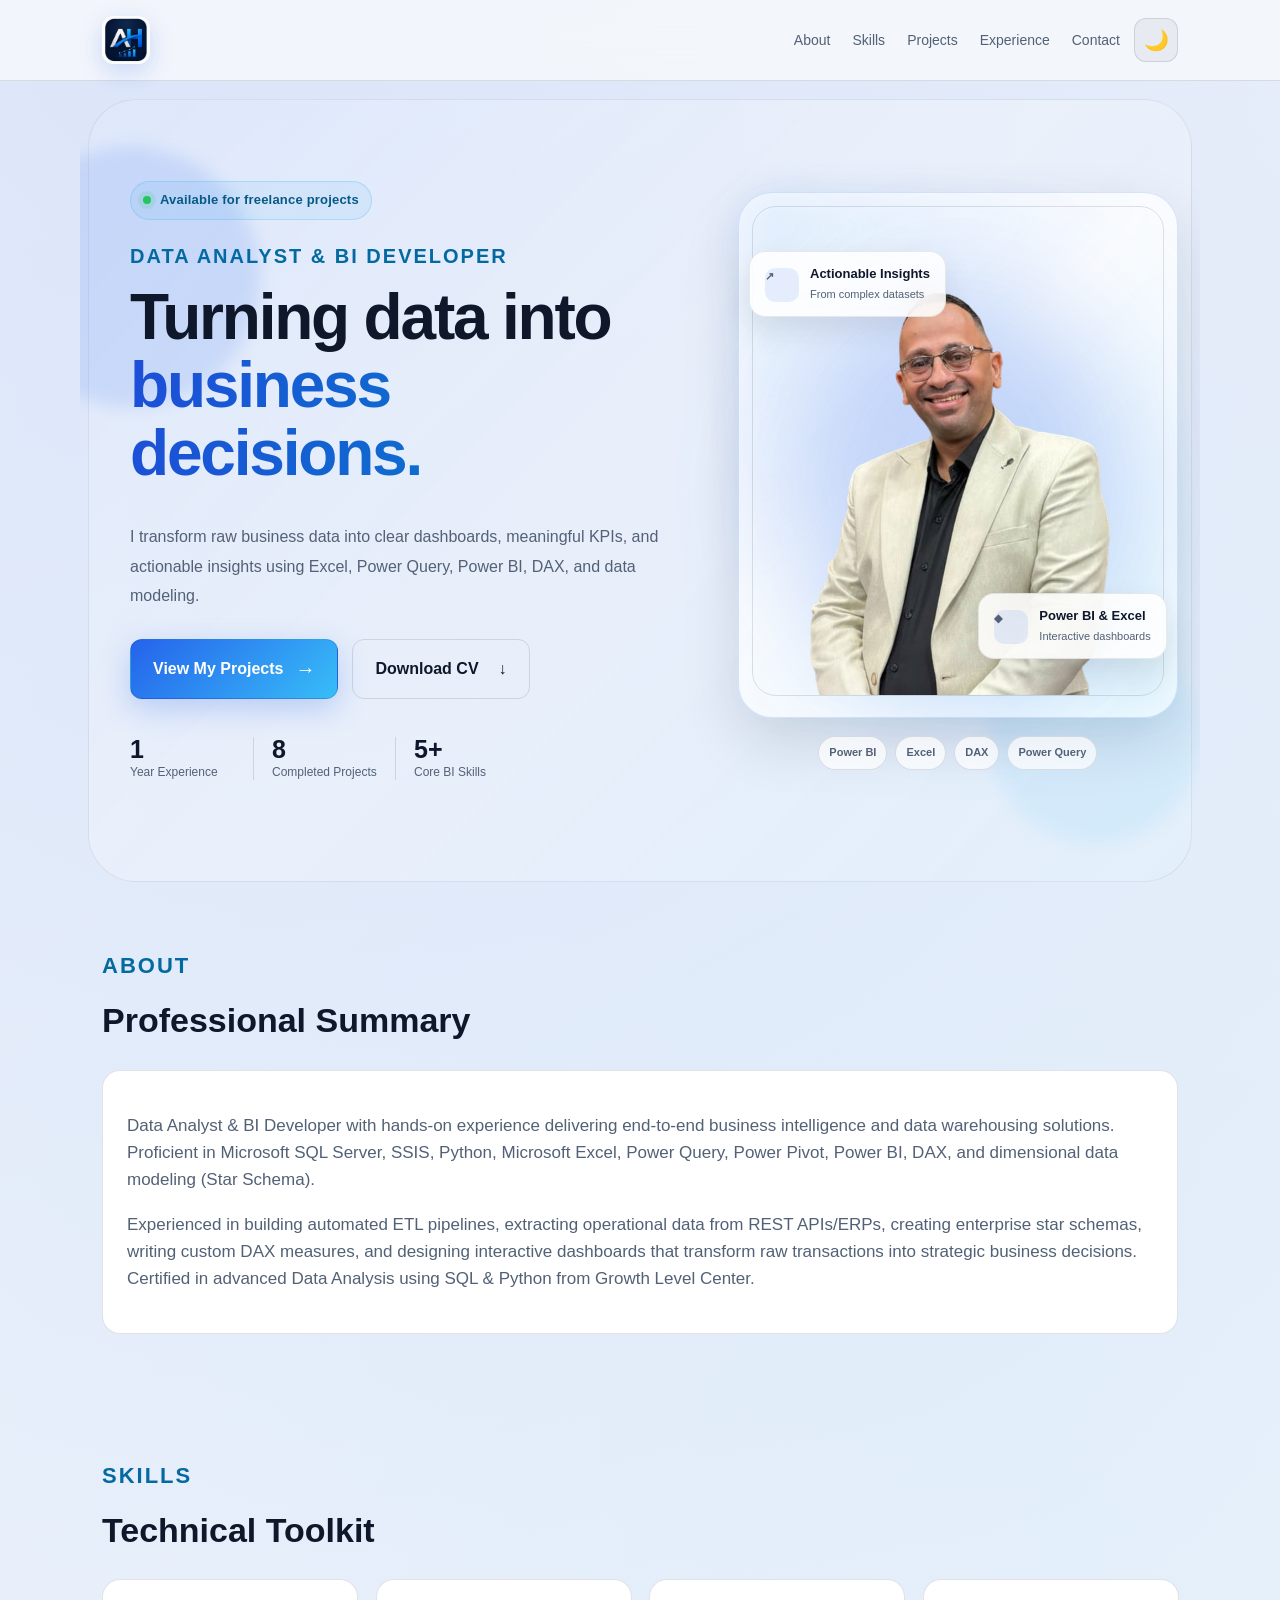
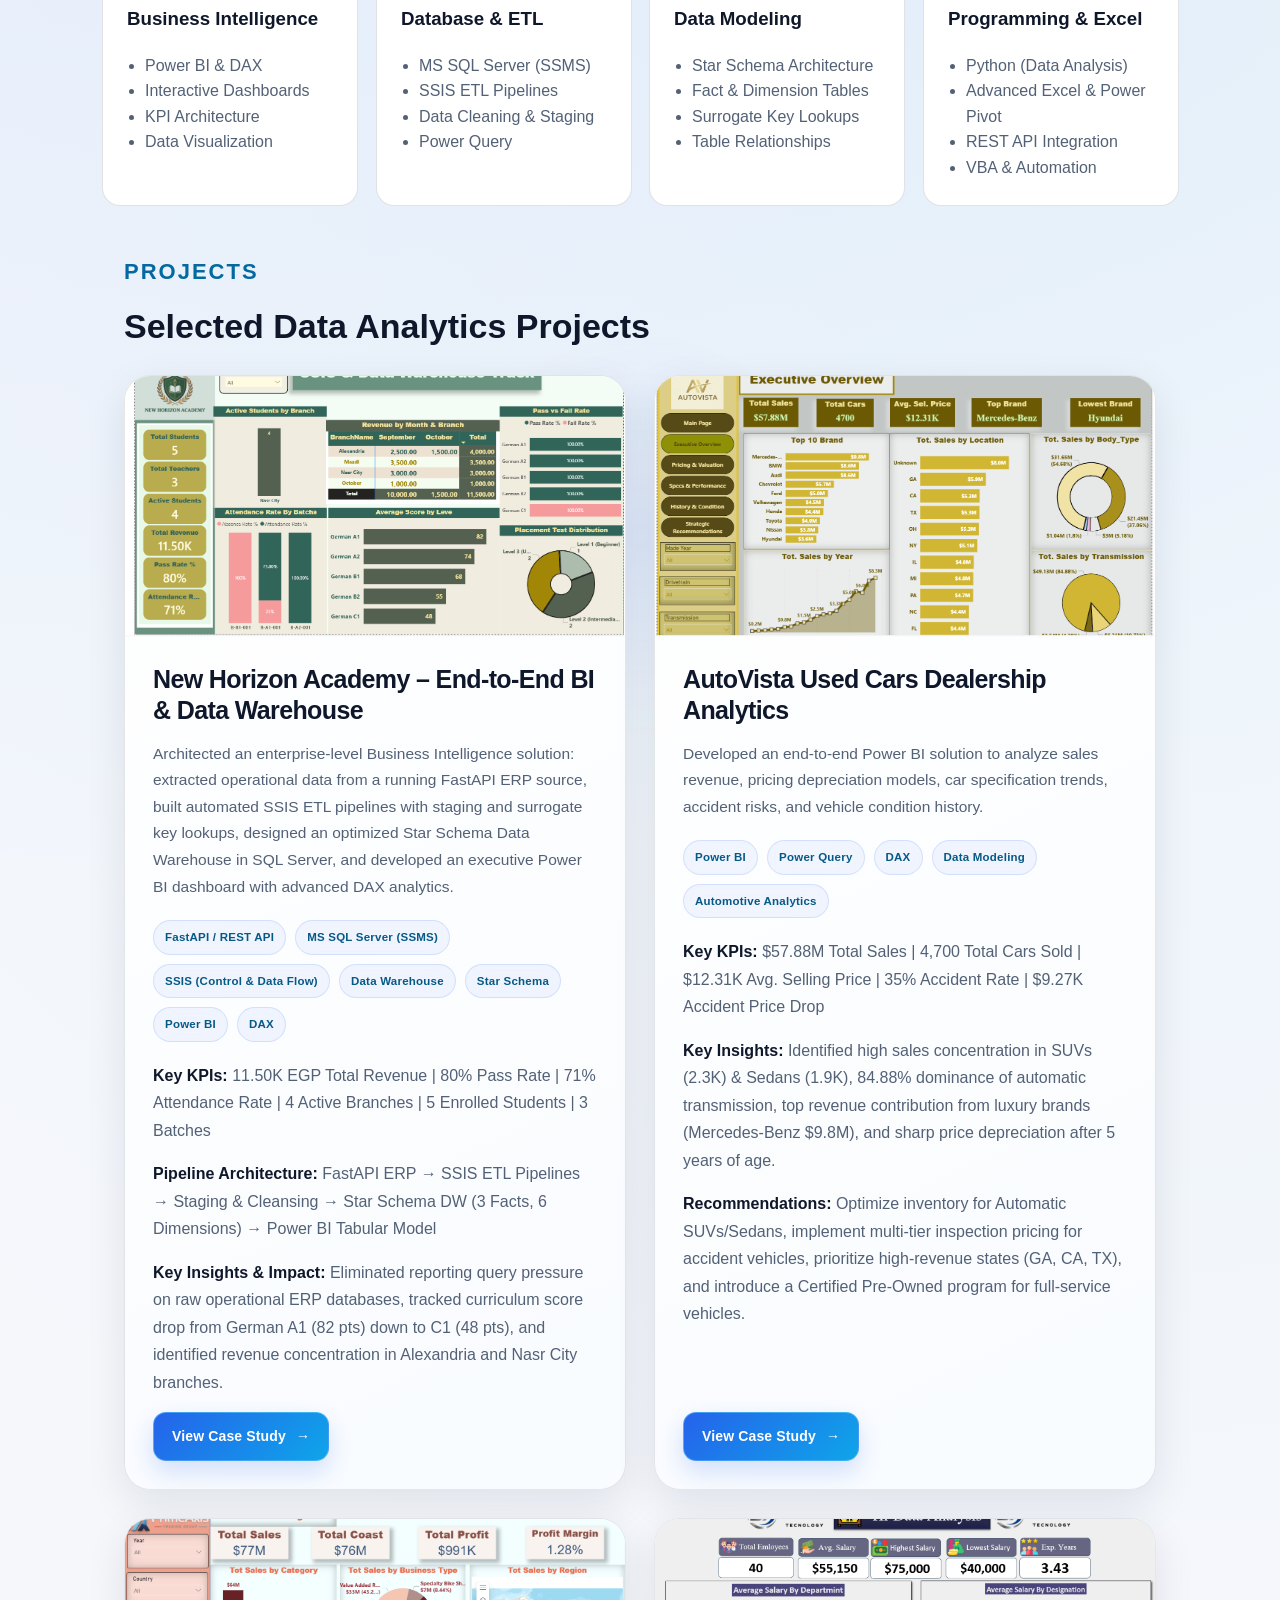
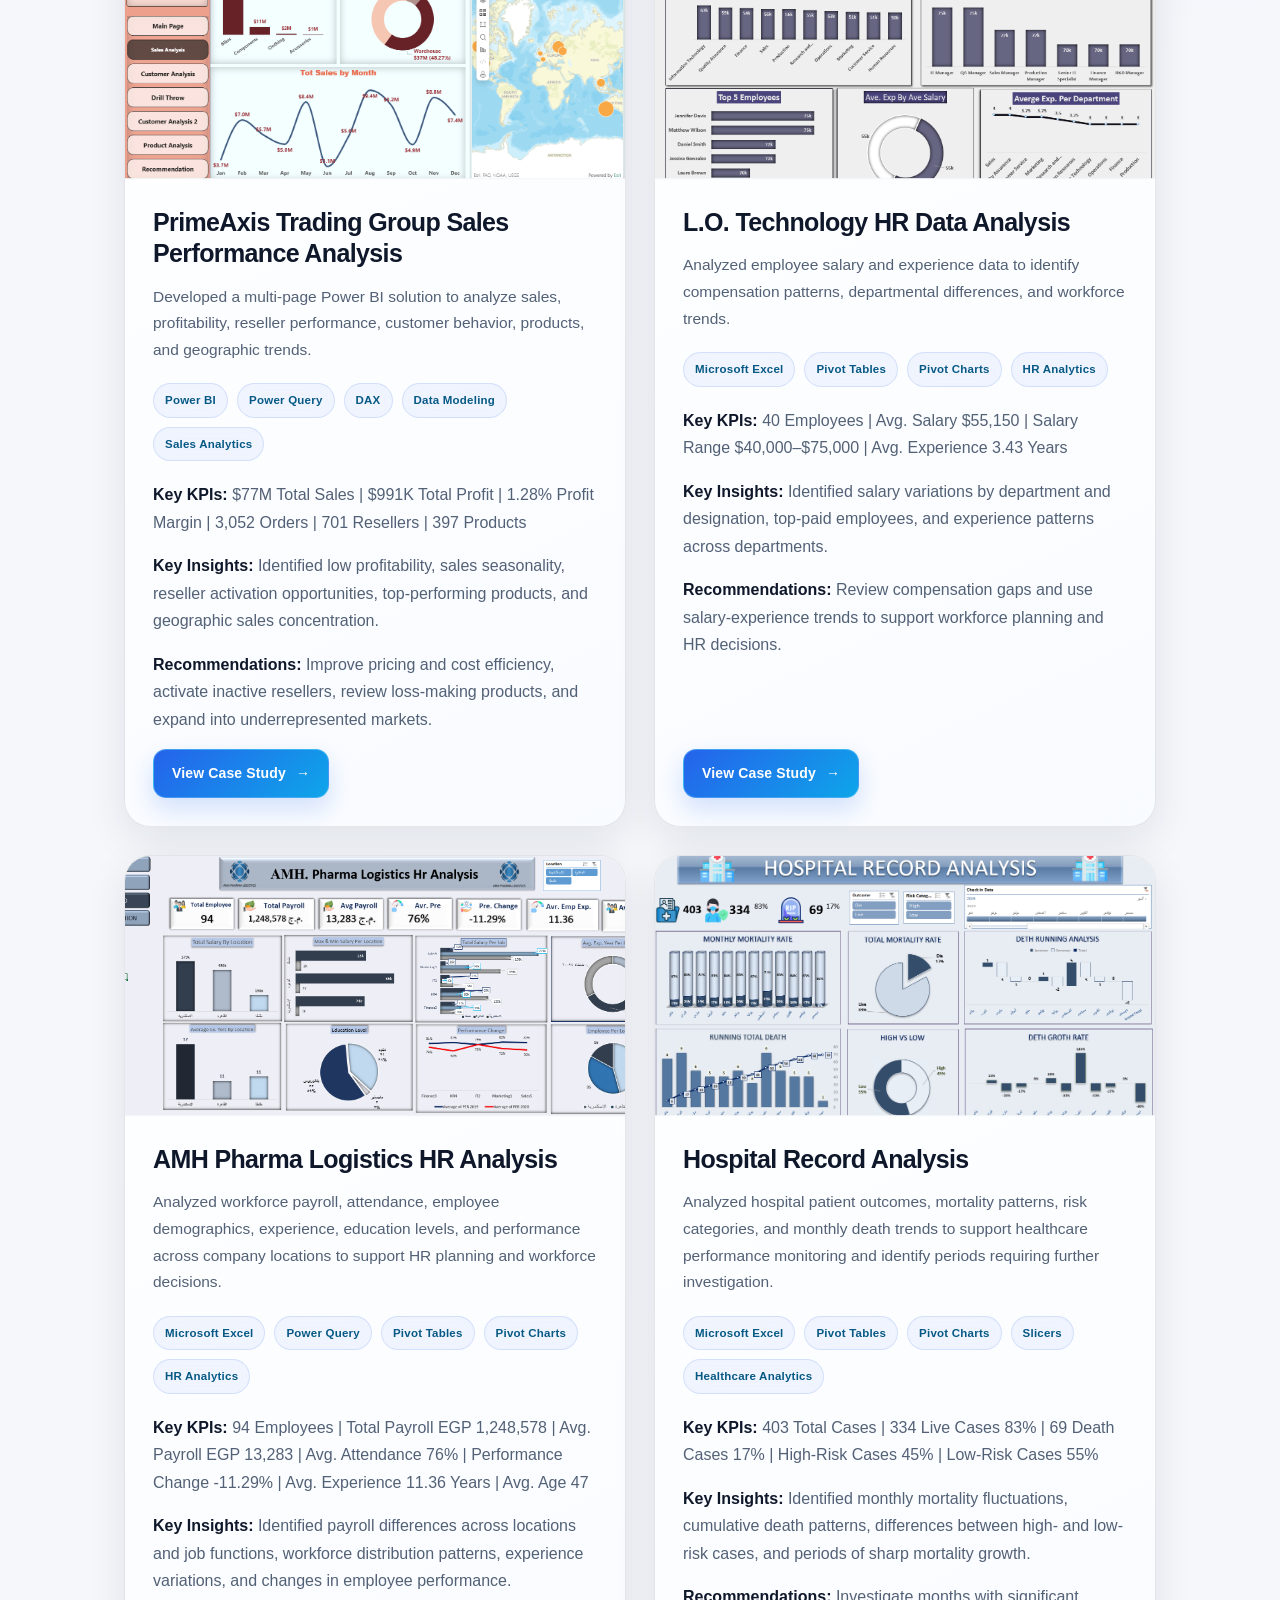
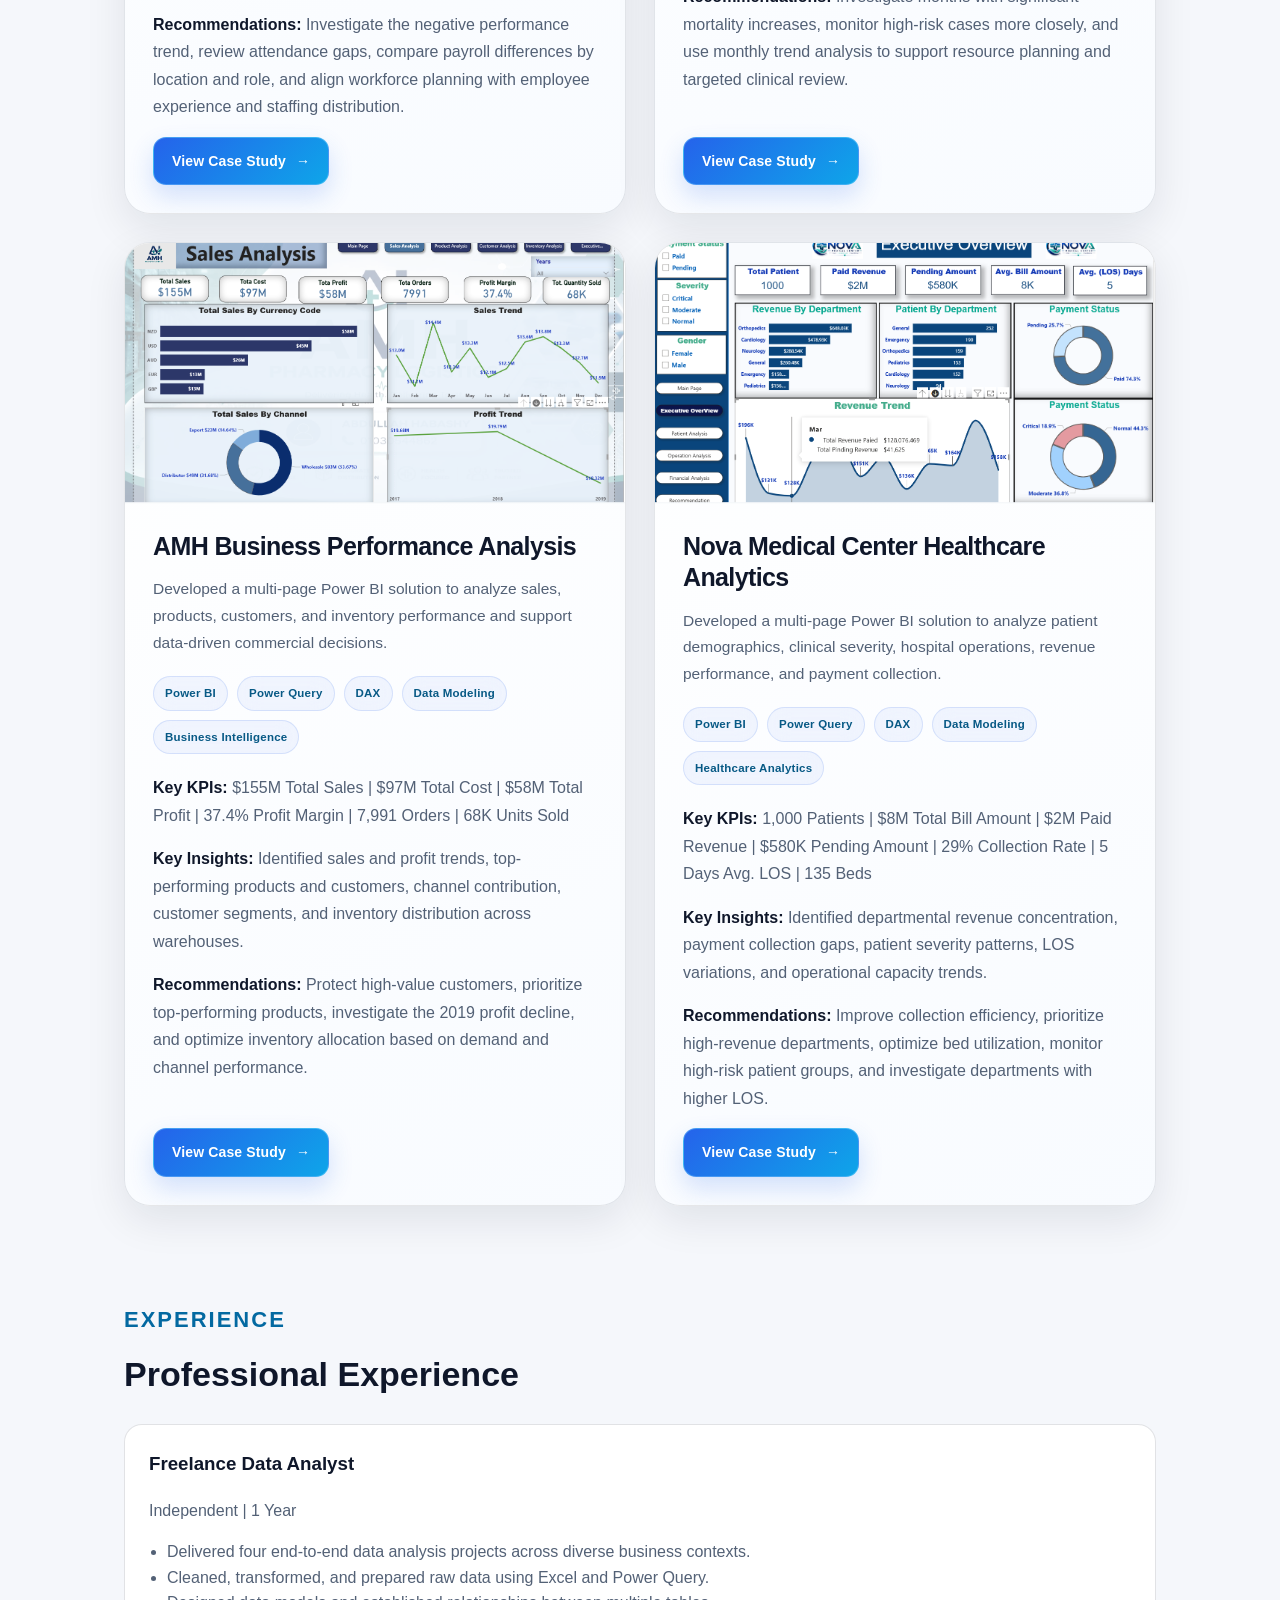
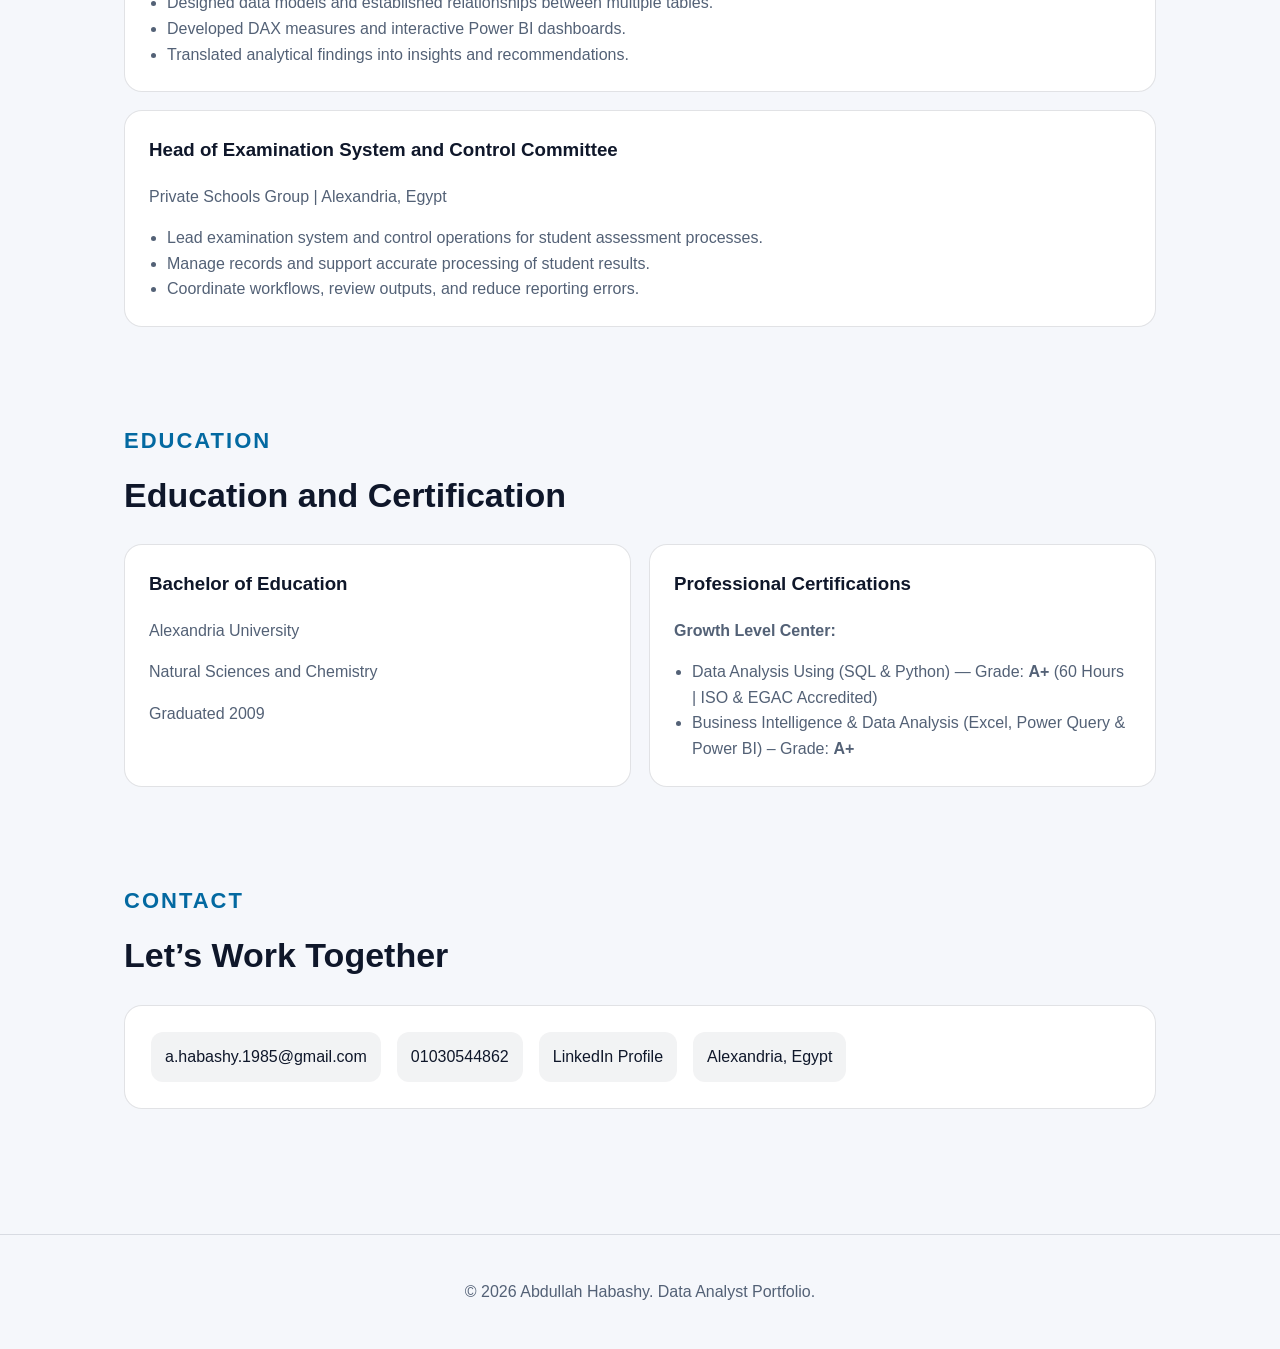
==== commit 61733ea2: "Update certification grade in index.html Added grade information to the Business Intelligence certif" ====
--- a/index.html
+++ b/index.html
@@ -627,7 +627,7 @@
           <p><strong>Growth Level Center:</strong></p>
           <ul style="padding-left: 18px; margin-top: 6px;">
             <li>Data Analysis Using (SQL &amp; Python) — Grade: <strong>A+</strong> (60 Hours | ISO &amp; EGAC Accredited)</li>
-            <li>Business Intelligence &amp; Data Analysis (Excel, Power Query &amp; Power BI)</li>
+           <li>Business Intelligence &amp; Data Analysis (Excel, Power Query &amp; Power BI) – Grade: <strong>A+</strong></li>
           </ul>
         </div>
       </div>
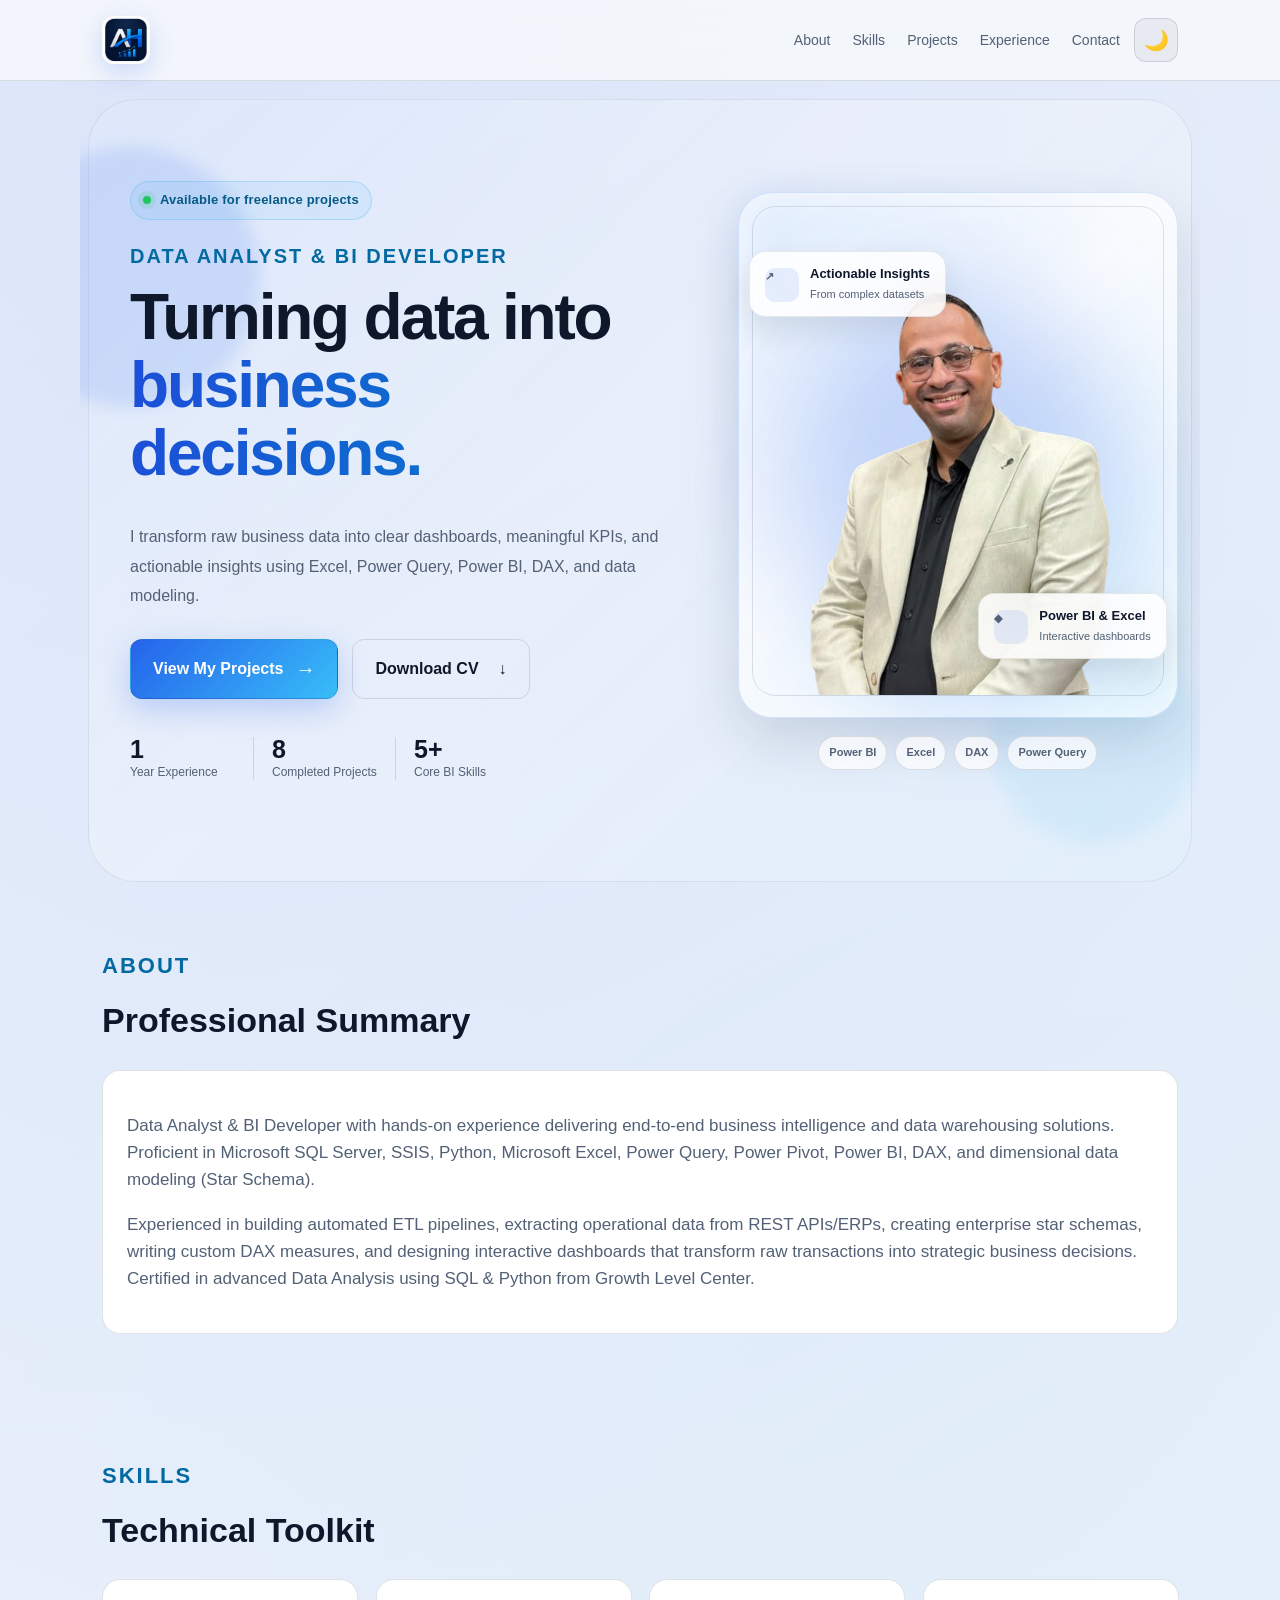
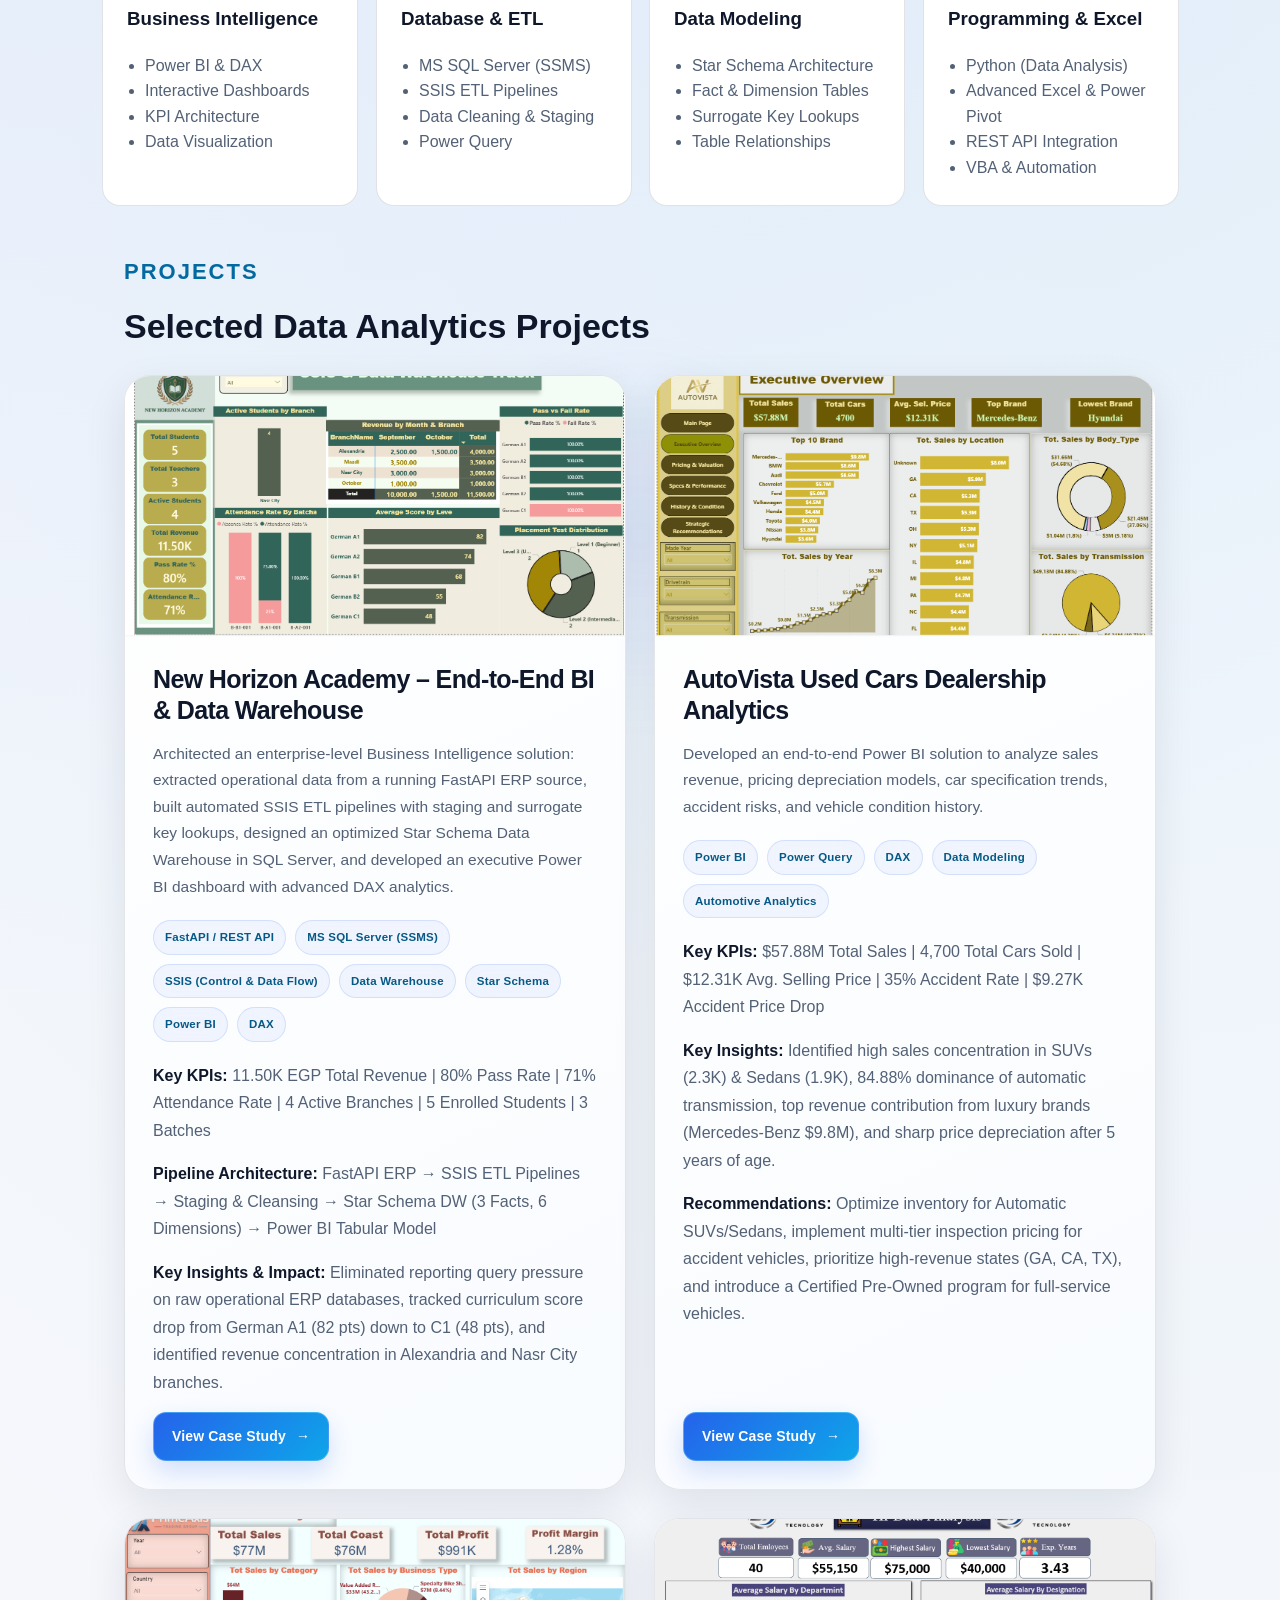
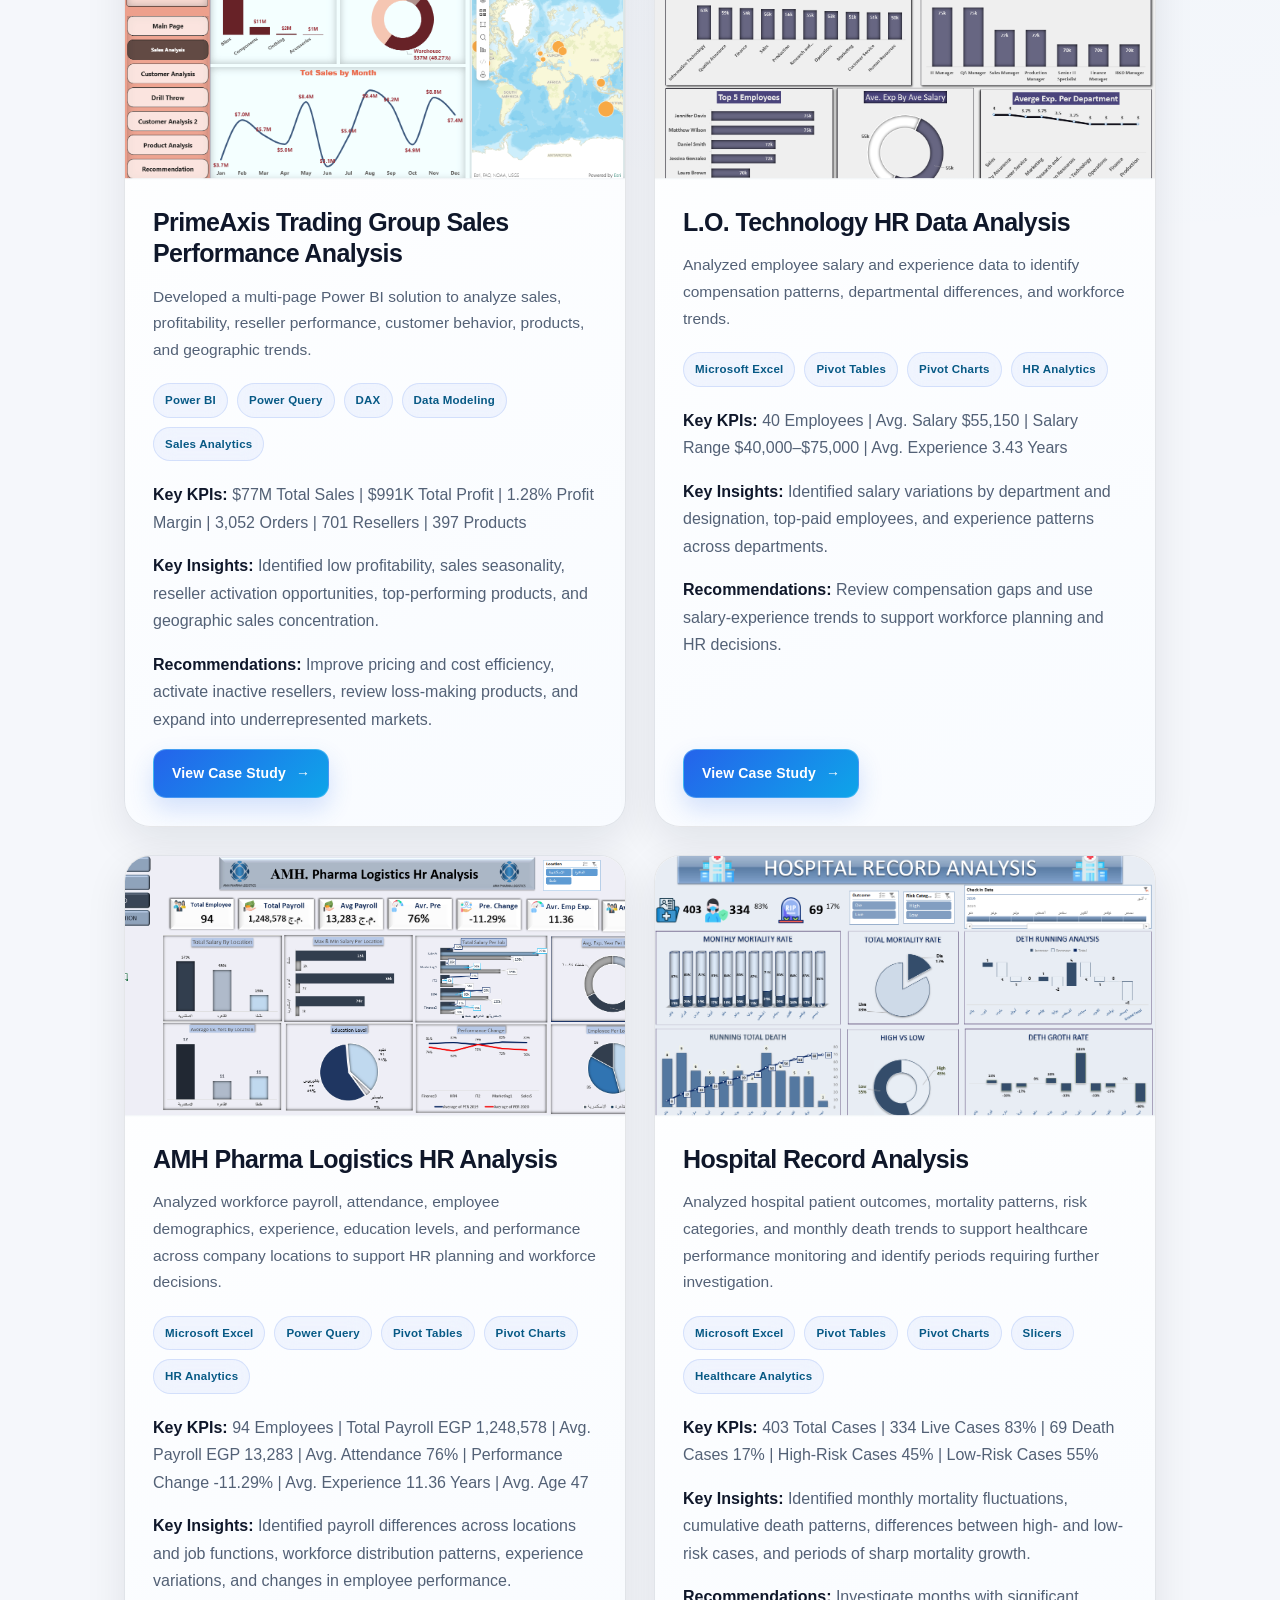
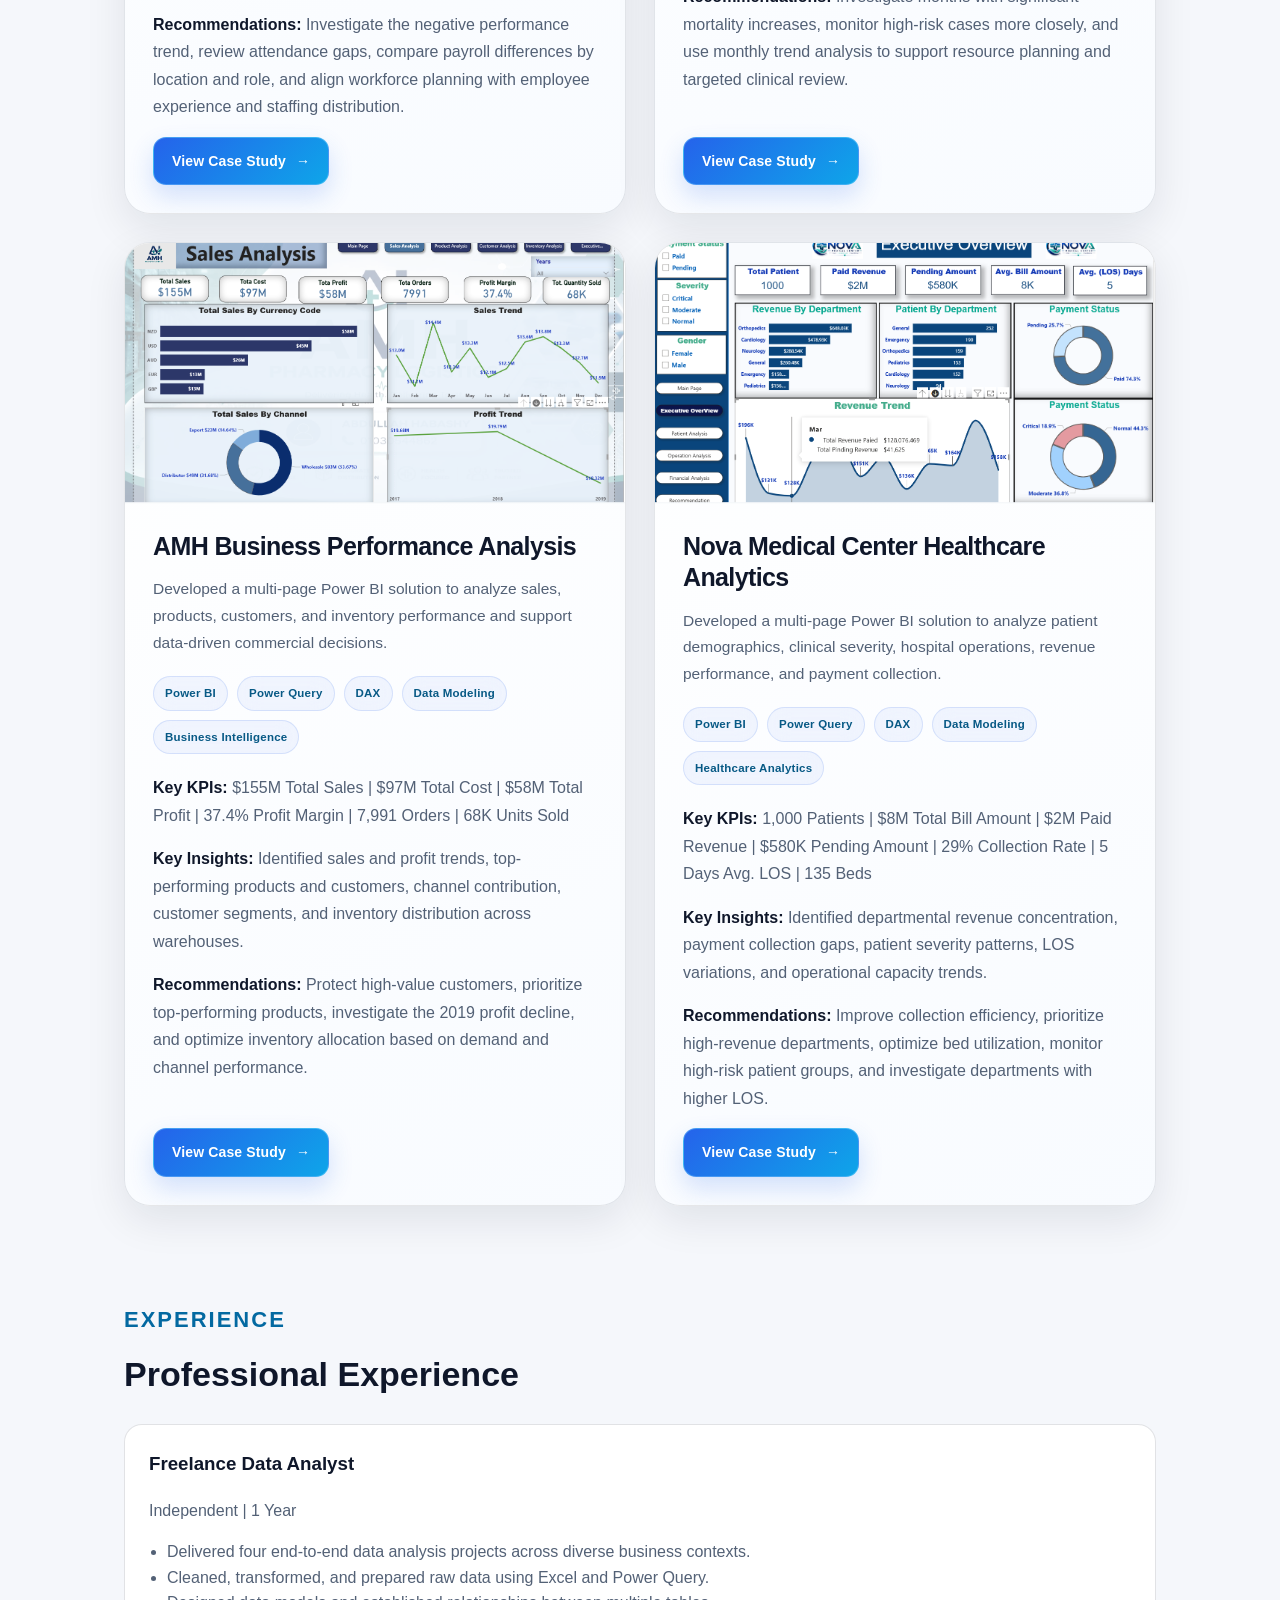
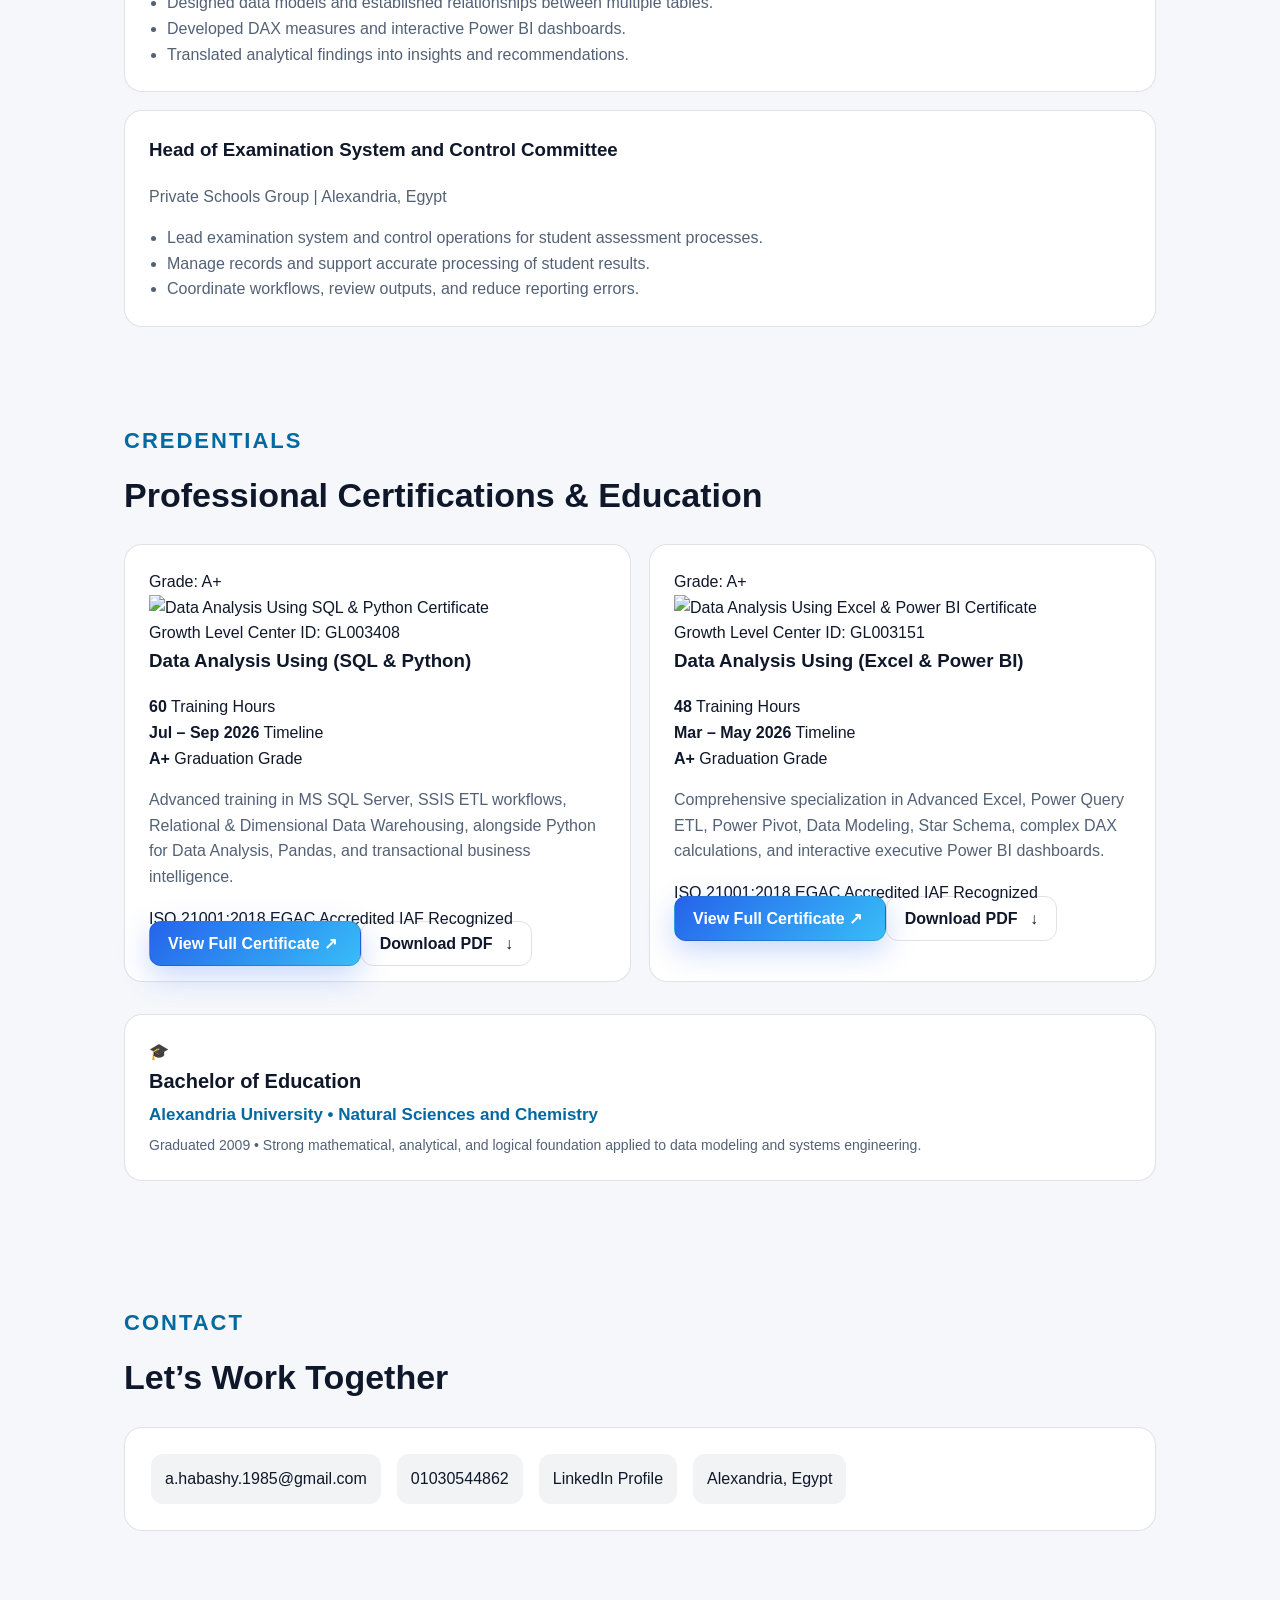
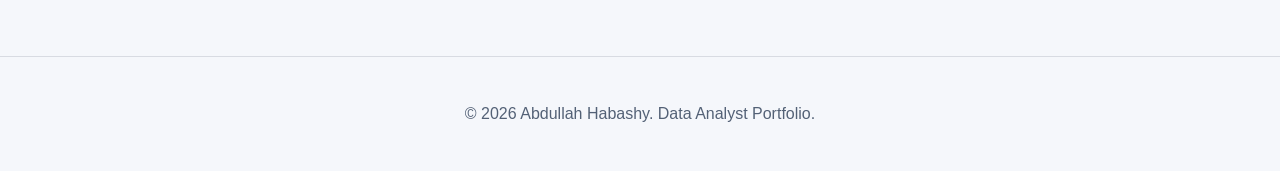
==== commit bac126f8: "Update index.html" ====
--- a/index.html
+++ b/index.html
@@ -609,26 +609,141 @@
       </div>
     </section>
 
-   <section class="section">
+   <!-- Certifications & Education Section -->
+    <section id="certifications" class="section">
       <div class="section-title">
-        <p>Education</p>
-        <h2>Education and Certification</h2>
-      </div>
-
-      <div class="grid two-col">
-        <div class="card">
-          <h3>Bachelor of Education</h3>
-          <p>Alexandria University</p>
-          <p>Natural Sciences and Chemistry</p>
-          <p>Graduated 2009</p>
-        </div>
-        <div class="card">
-          <h3>Professional Certifications</h3>
-          <p><strong>Growth Level Center:</strong></p>
-          <ul style="padding-left: 18px; margin-top: 6px;">
-            <li>Data Analysis Using (SQL &amp; Python) — Grade: <strong>A+</strong> (60 Hours | ISO &amp; EGAC Accredited)</li>
-           <li>Business Intelligence &amp; Data Analysis (Excel, Power Query &amp; Power BI) – Grade: <strong>A+</strong></li>
-          </ul>
+        <p>Credentials</p>
+        <h2>Professional Certifications &amp; Education</h2>
+      </div>
+
+      <!-- Diplomas Grid -->
+      <div class="grid two-col cert-grid">
+        <!-- Certification 1: SQL & Python -->
+        <article class="card cert-card">
+          <div class="cert-badge">Grade: A+</div>
+          
+          <div class="cert-image-shell">
+            <img 
+              src="cert-sql-python.png" 
+              alt="Data Analysis Using SQL &amp; Python Certificate" 
+              class="cert-preview-img"
+            />
+          </div>
+
+          <div class="cert-body">
+            <div class="cert-meta">
+              <span class="cert-issuer">Growth Level Center</span>
+              <span class="cert-id">ID: GL003408</span>
+            </div>
+
+            <h3 class="cert-title">Data Analysis Using (SQL &amp; Python)</h3>
+
+            <div class="cert-specs">
+              <div class="spec-item">
+                <strong>60</strong>
+                <span>Training Hours</span>
+              </div>
+              <div class="spec-divider"></div>
+              <div class="spec-item">
+                <strong>Jul &ndash; Sep 2026</strong>
+                <span>Timeline</span>
+              </div>
+              <div class="spec-divider"></div>
+              <div class="spec-item">
+                <strong>A+</strong>
+                <span>Graduation Grade</span>
+              </div>
+            </div>
+
+            <p class="cert-desc">
+              Advanced training in MS SQL Server, SSIS ETL workflows, Relational &amp; Dimensional Data Warehousing, alongside Python for Data Analysis, Pandas, and transactional business intelligence.
+            </p>
+
+            <div class="cert-accreditations">
+              <span>ISO 21001:2018</span>
+              <span>EGAC Accredited</span>
+              <span>IAF Recognized</span>
+            </div>
+
+            <div class="cert-actions">
+              <a href="cert-sql-python.png" target="_blank" class="btn primary cert-btn">
+                <span>View Full Certificate</span>
+                <span aria-hidden="true">&nearr;</span>
+              </a>
+              <a href="Abdullah Mohamad Habashy - SQL - PYTHON.pdf" download class="btn secondary cert-btn">
+                <span>Download PDF</span>
+              </a>
+            </div>
+          </div>
+        </article>
+
+        <!-- Certification 2: Excel & Power BI -->
+        <article class="card cert-card">
+          <div class="cert-badge">Grade: A+</div>
+
+          <div class="cert-image-shell">
+            <img 
+              src="cert-excel-powerbi.png" 
+              alt="Data Analysis Using Excel &amp; Power BI Certificate" 
+              class="cert-preview-img"
+            />
+          </div>
+
+          <div class="cert-body">
+            <div class="cert-meta">
+              <span class="cert-issuer">Growth Level Center</span>
+              <span class="cert-id">ID: GL003151</span>
+            </div>
+
+            <h3 class="cert-title">Data Analysis Using (Excel &amp; Power BI)</h3>
+
+            <div class="cert-specs">
+              <div class="spec-item">
+                <strong>48</strong>
+                <span>Training Hours</span>
+              </div>
+              <div class="spec-divider"></div>
+              <div class="spec-item">
+                <strong>Mar &ndash; May 2026</strong>
+                <span>Timeline</span>
+              </div>
+              <div class="spec-divider"></div>
+              <div class="spec-item">
+                <strong>A+</strong>
+                <span>Graduation Grade</span>
+              </div>
+            </div>
+
+            <p class="cert-desc">
+              Comprehensive specialization in Advanced Excel, Power Query ETL, Power Pivot, Data Modeling, Star Schema, complex DAX calculations, and interactive executive Power BI dashboards.
+            </p>
+
+            <div class="cert-accreditations">
+              <span>ISO 21001:2018</span>
+              <span>EGAC Accredited</span>
+              <span>IAF Recognized</span>
+            </div>
+
+            <div class="cert-actions">
+              <a href="cert-excel-powerbi.png" target="_blank" class="btn primary cert-btn">
+                <span>View Full Certificate</span>
+                <span aria-hidden="true">&nearr;</span>
+              </a>
+              <a href="Abdullah Mohamed Habashy Zaki Excel - Power bi.pdf" download class="btn secondary cert-btn">
+                <span>Download PDF</span>
+              </a>
+            </div>
+          </div>
+        </article>
+      </div>
+
+      <!-- Formal Academic Education Row -->
+      <div class="card wide academic-card" style="margin-top: 32px;">
+        <div class="academic-icon" aria-hidden="true">&#127891;</div>
+        <div>
+          <h3 style="margin: 0 0 4px; font-size: 20px;">Bachelor of Education</h3>
+          <p style="margin: 0; color: var(--accent-2); font-weight: 700;">Alexandria University &bull; Natural Sciences and Chemistry</p>
+          <p style="margin: 6px 0 0; color: var(--muted); font-size: 14px;">Graduated 2009 &bull; Strong mathematical, analytical, and logical foundation applied to data modeling and systems engineering.</p>
         </div>
       </div>
     </section>
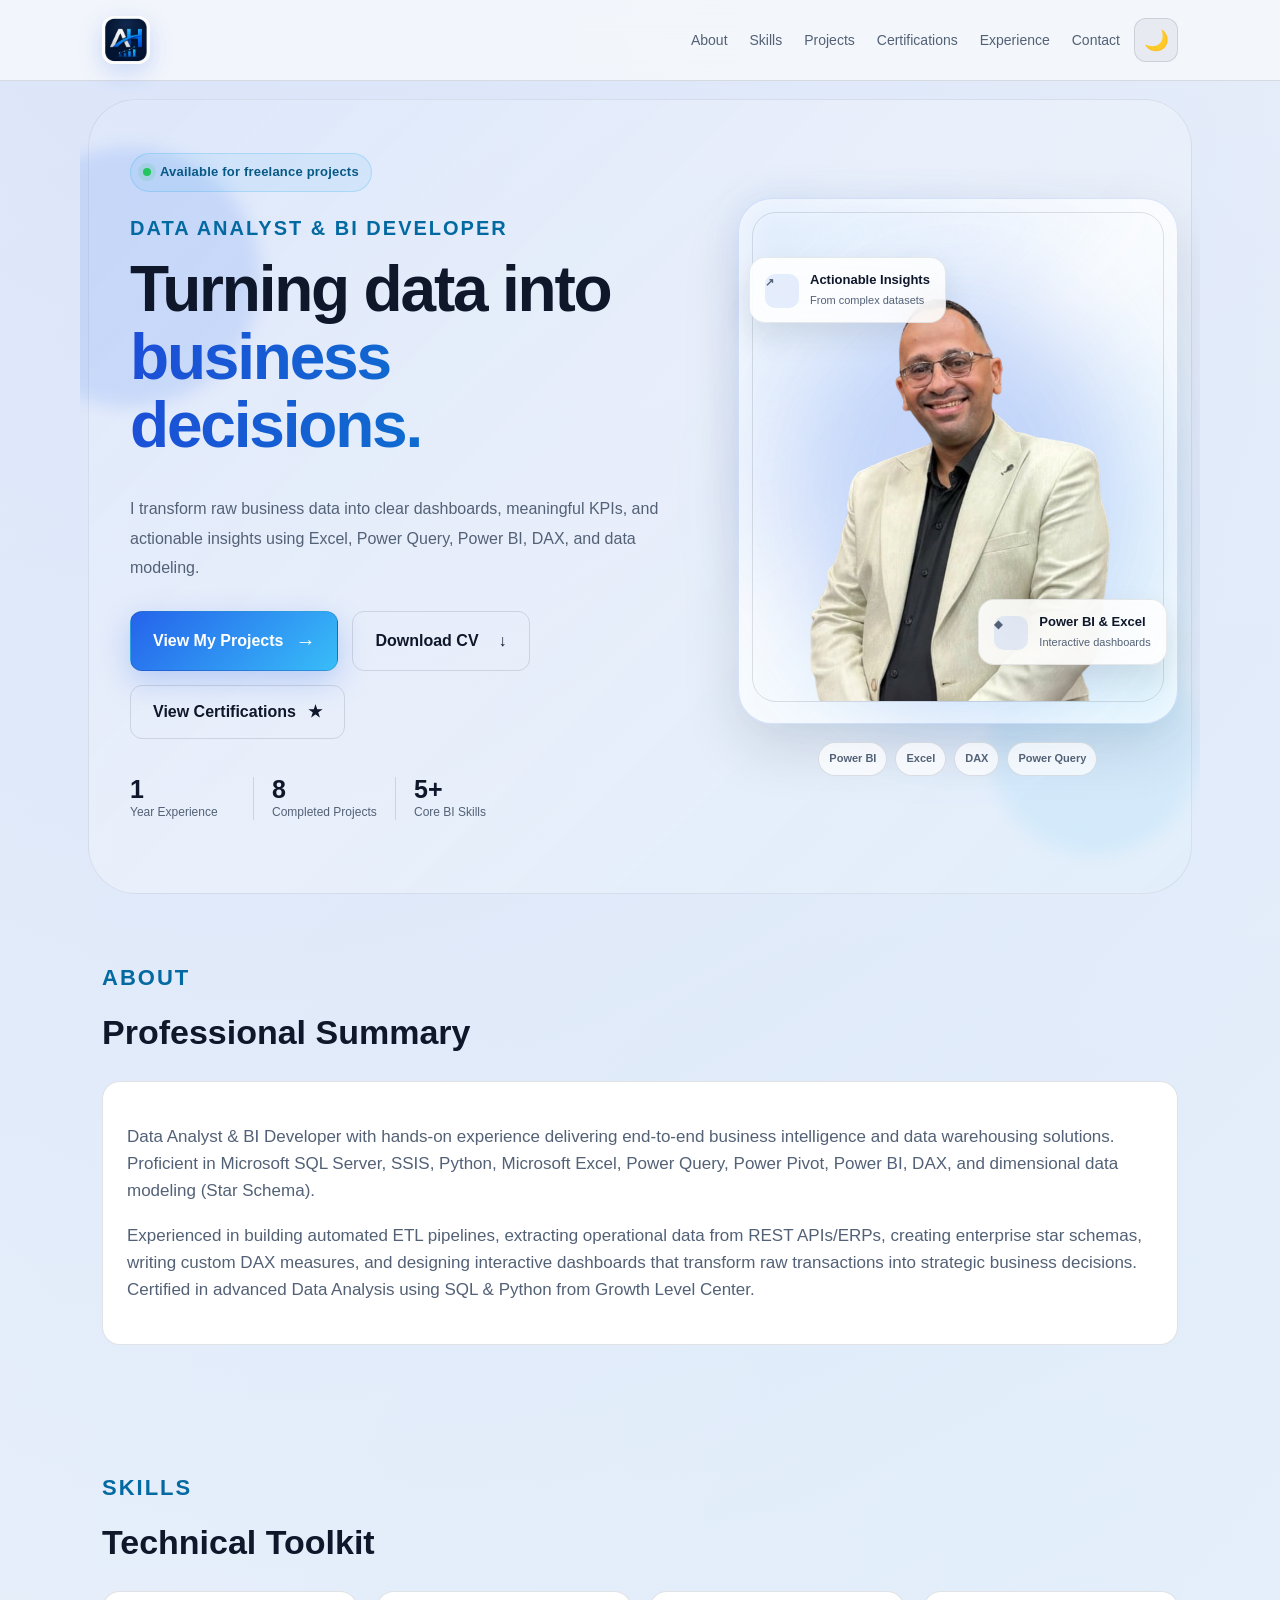
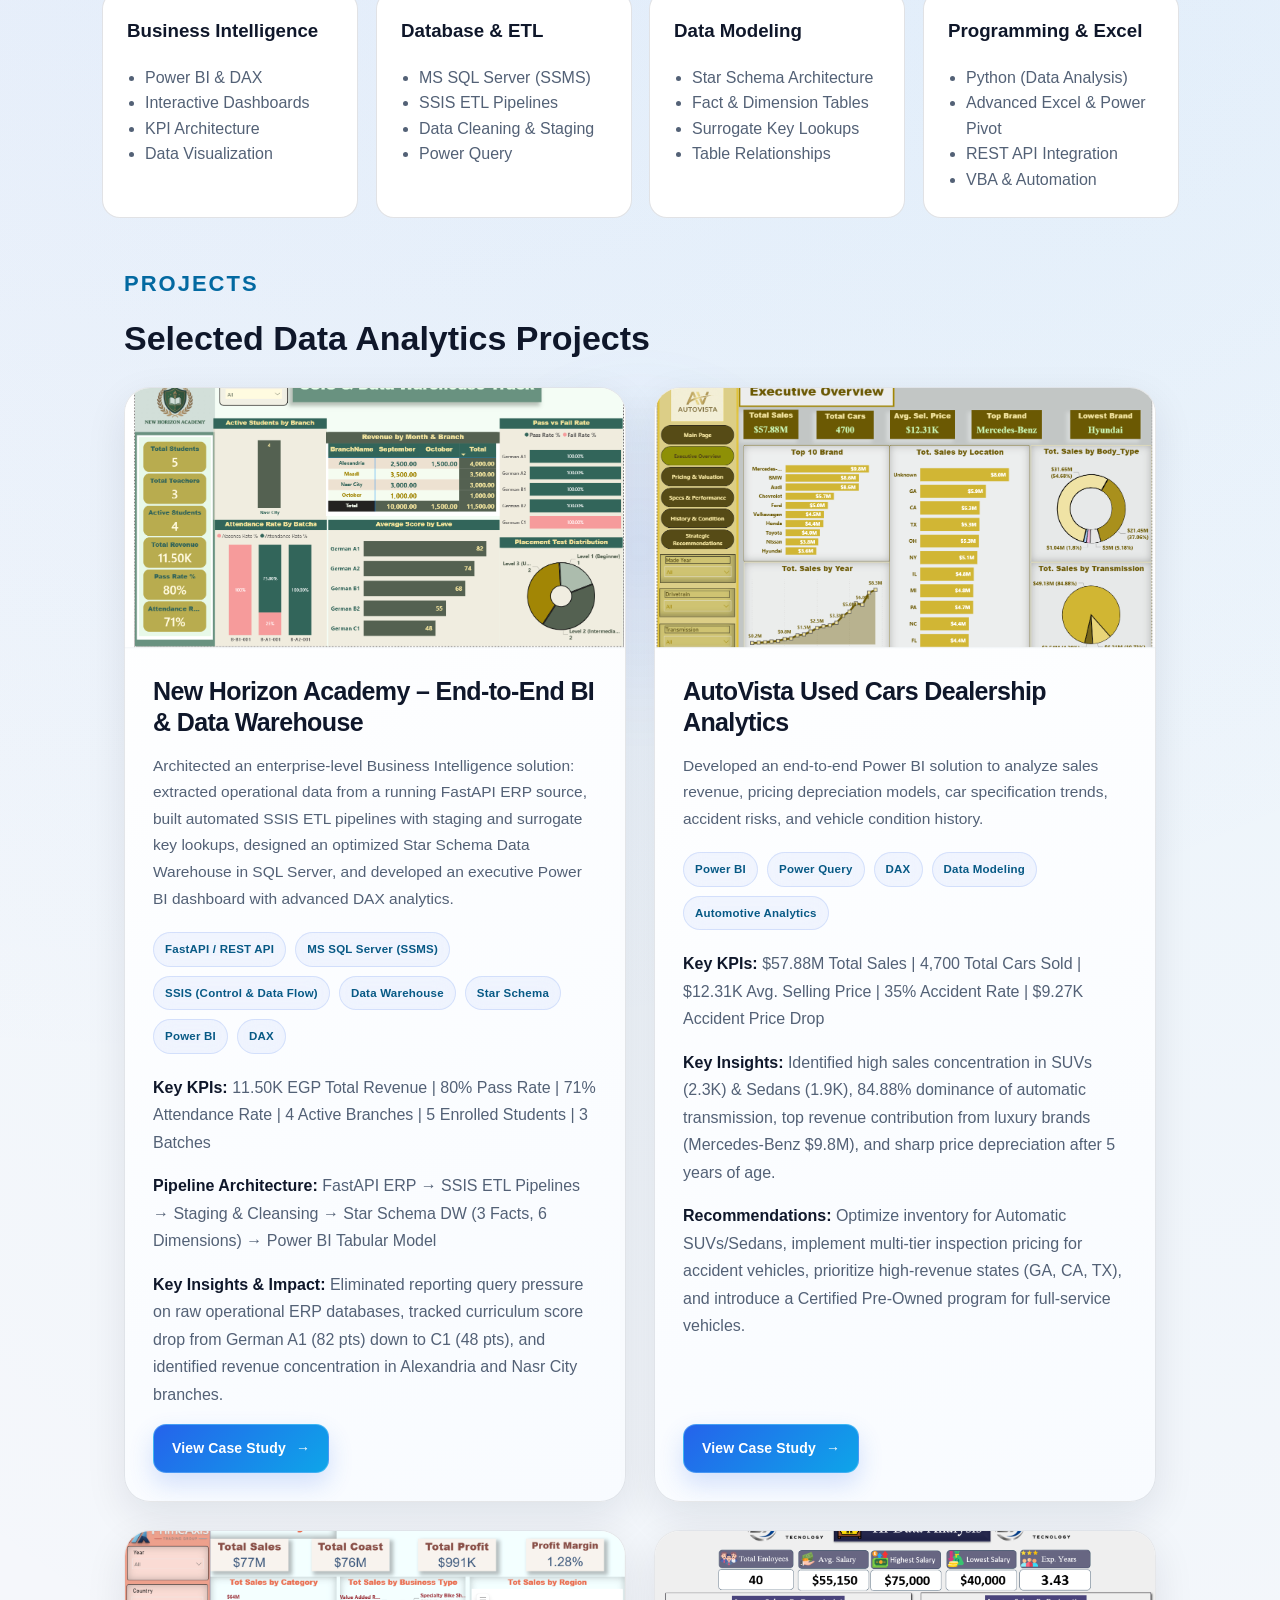
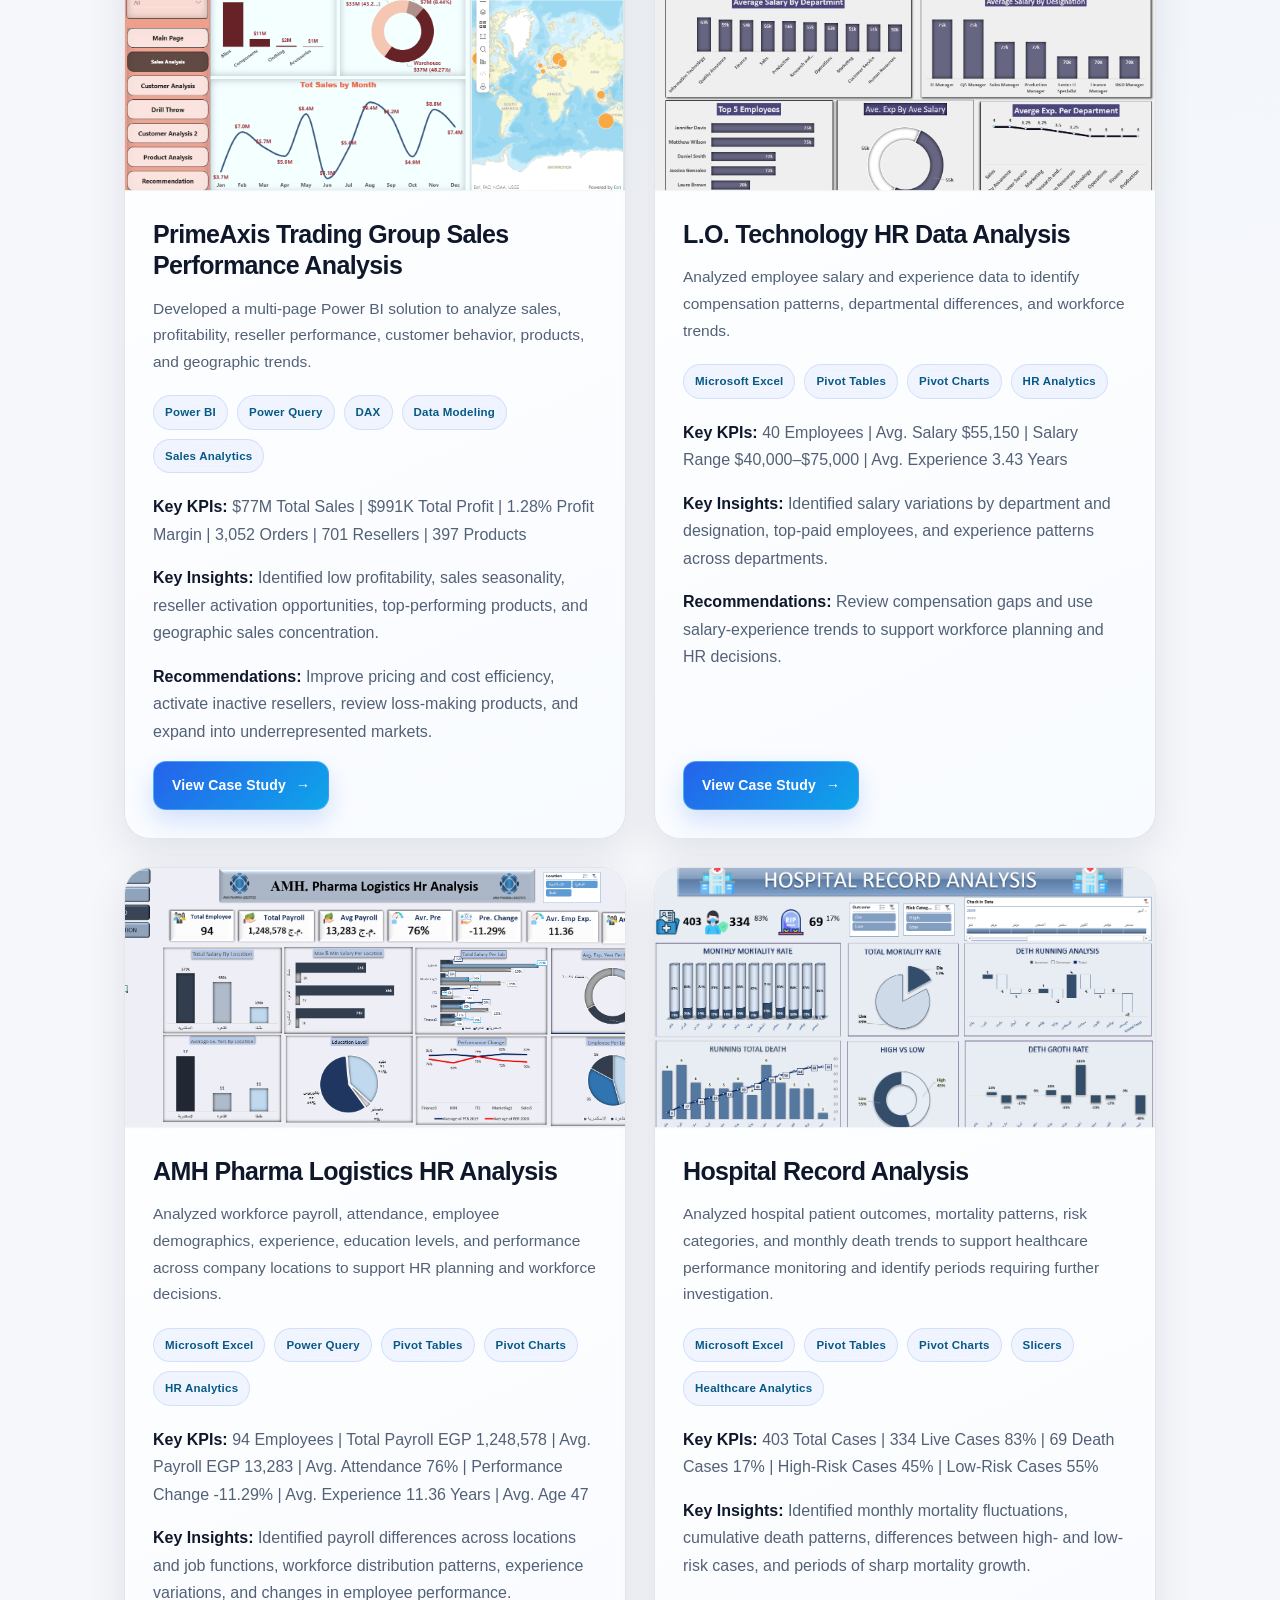
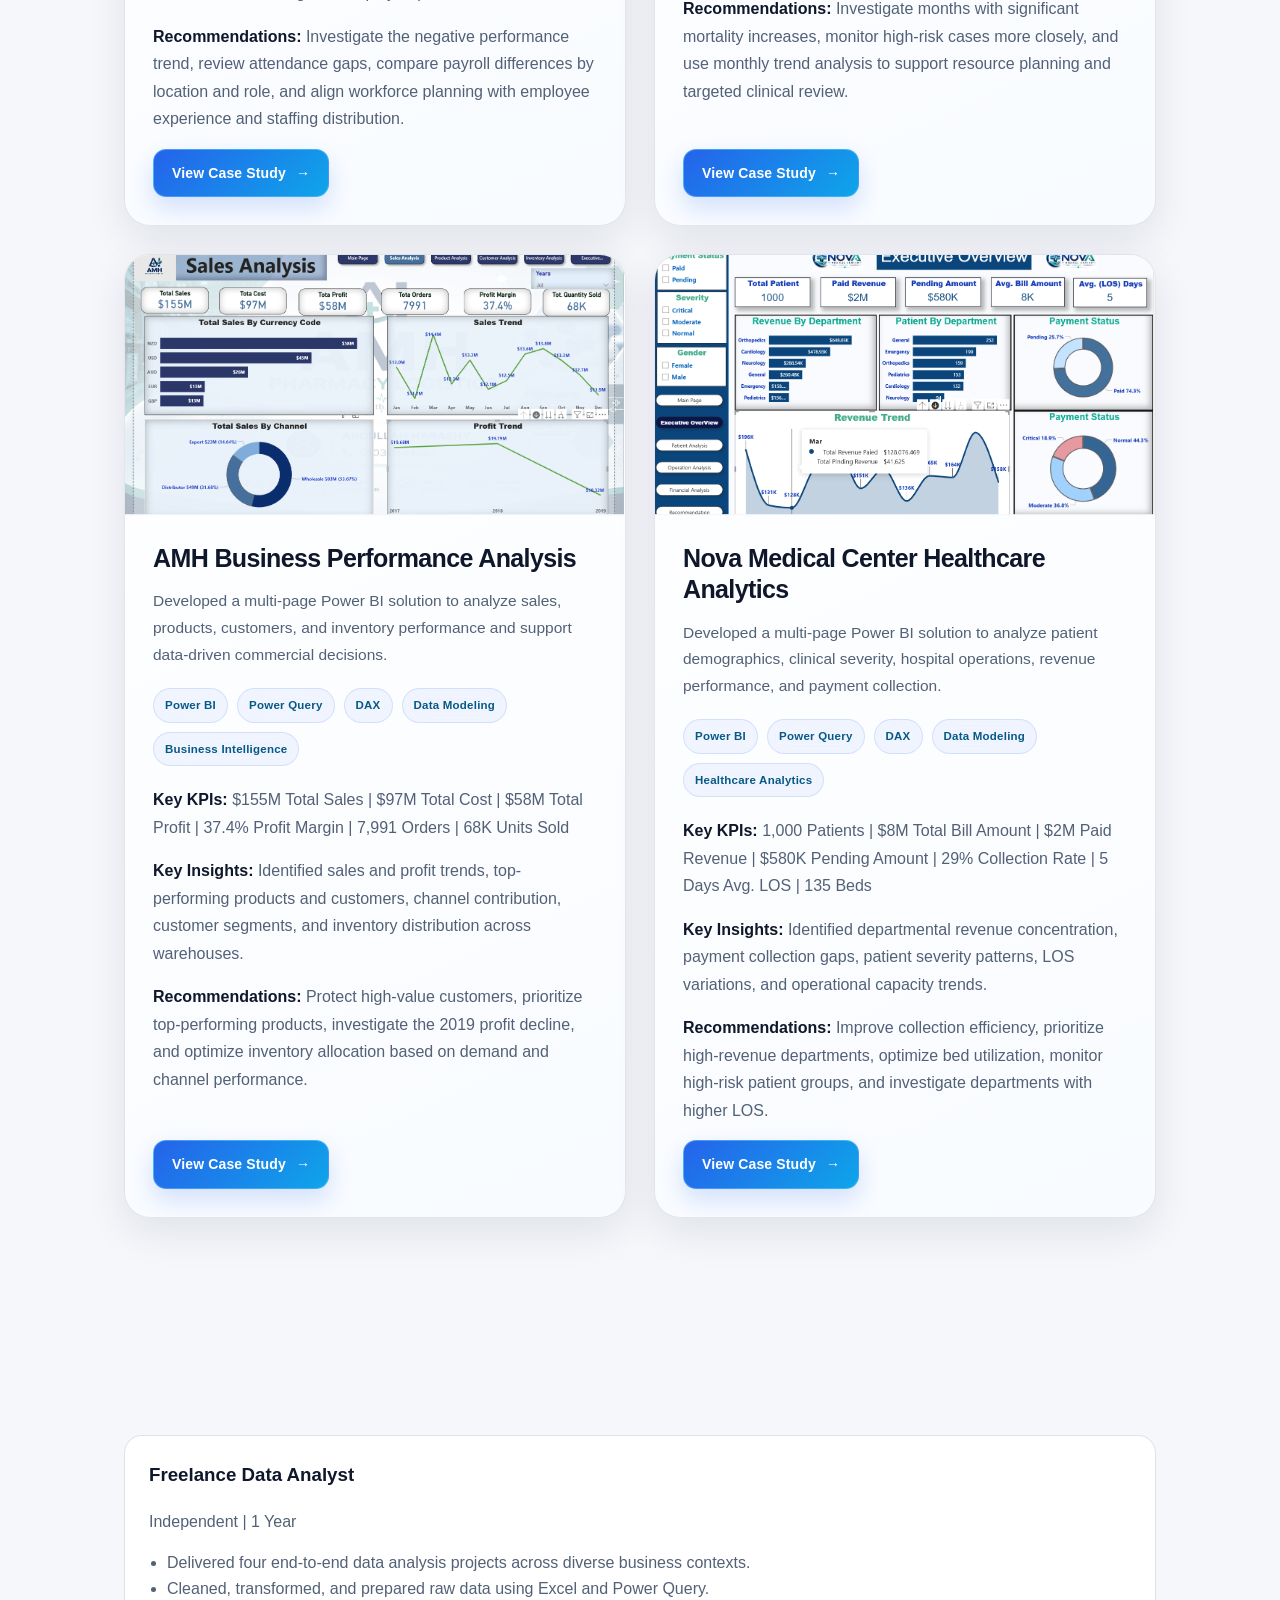
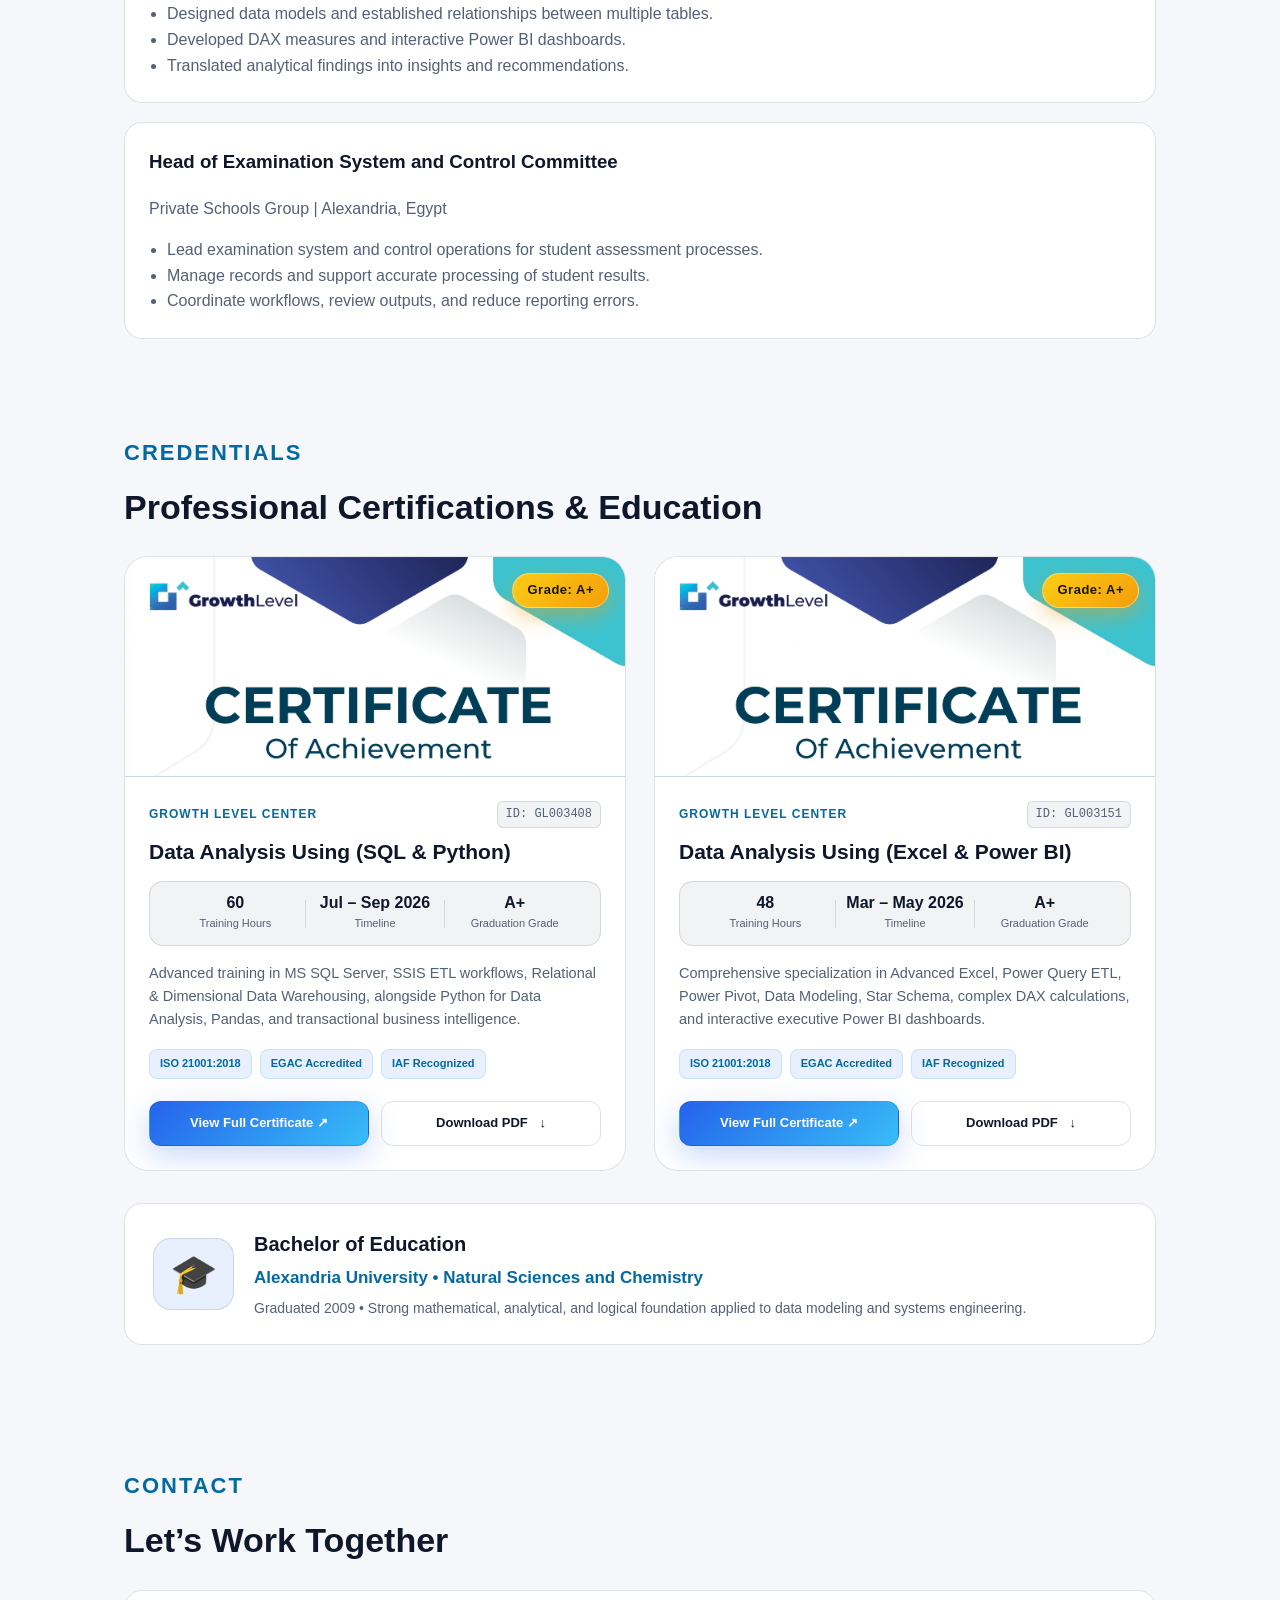
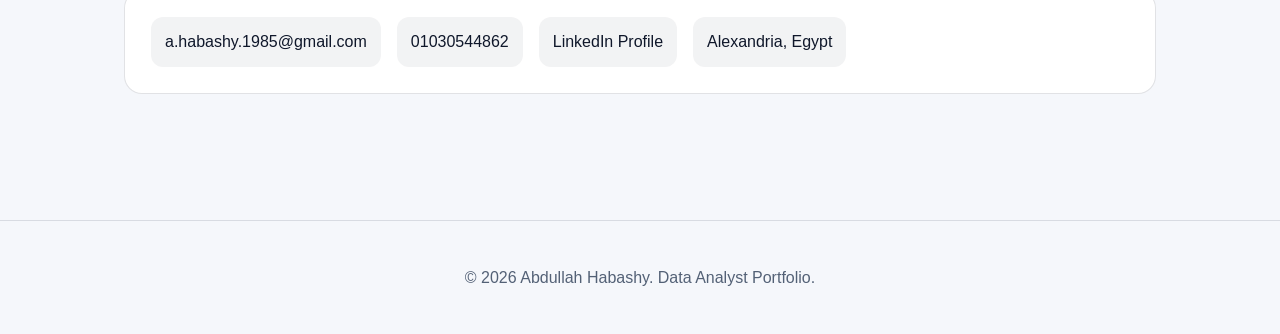
==== commit fe9cc289: "Update index.html" ====
--- a/index.html
+++ b/index.html
@@ -14,10 +14,11 @@
       <a class="logo" href="#home" aria-label="Home">
   <img src="favicon.png" alt="Abdullah Habashy Logo">
 </a>
-      <div class="nav-links">
+  <div class="nav-links">
         <a href="#about">About</a>
         <a href="#skills">Skills</a>
         <a href="#projects">Projects</a>
+        <a href="#certifications">Certifications</a>
         <a href="#experience">Experience</a>
         <a href="#contact">Contact</a>
       </div>
@@ -52,8 +53,12 @@
             View My Projects
             <span aria-hidden="true">→</span>
           </a>
-         <a class="btn secondary hero-secondary-btn" href="Abdullah_Habashy_Data_Analyst_CV.pdf" download="Abdullah_Habashy_Data_Analyst_CV.pdf">
+          <a class="btn secondary hero-secondary-btn" href="Abdullah_Habashy_Data_Analyst_CV.pdf" download="Abdullah_Habashy_Data_Analyst_CV.pdf">
             Download CV
+          </a>
+          <a class="btn secondary hero-secondary-btn" href="#certifications">
+            View Certifications
+            <span aria-hidden="true">★</span>
           </a>
         </div>
 
--- a/style.css
+++ b/style.css
@@ -1853,3 +1853,211 @@
     transform: none;
   }
 }
+
+/* ========================================
+   PREMIUM CERTIFICATE CARDS
+======================================== */
+
+.cert-grid {
+  gap: 28px;
+  align-items: stretch;
+}
+
+.cert-card {
+  position: relative;
+  display: flex;
+  flex-direction: column;
+  padding: 0;
+  overflow: hidden;
+  border-radius: 24px;
+  border: 1px solid var(--line);
+  transition: transform 0.35s cubic-bezier(0.16, 1, 0.3, 1), box-shadow 0.35s ease, border-color 0.35s ease;
+}
+
+.cert-card:hover {
+  transform: translateY(-8px);
+  border-color: rgba(56, 189, 248, 0.55);
+  box-shadow: 0 24px 60px rgba(0, 0, 0, 0.38);
+}
+
+/* Golden A+ Badge */
+.cert-badge {
+  position: absolute;
+  top: 16px;
+  right: 16px;
+  z-index: 3;
+  padding: 6px 14px;
+  border-radius: 999px;
+  font-size: 13px;
+  font-weight: 800;
+  letter-spacing: 0.5px;
+  color: #1a1300;
+  background: linear-gradient(135deg, #facc15, #f59e0b);
+  box-shadow: 0 8px 20px rgba(245, 158, 11, 0.45);
+  border: 1px solid rgba(255, 255, 255, 0.4);
+}
+
+.cert-image-shell {
+  position: relative;
+  width: 100%;
+  height: 220px;
+  background: var(--bg-soft);
+  border-bottom: 1px solid var(--line);
+  overflow: hidden;
+  display: flex;
+  align-items: center;
+  justify-content: center;
+}
+
+.cert-preview-img {
+  width: 100%;
+  height: 100%;
+  object-fit: cover;
+  object-position: center top;
+  transition: transform 0.5s ease, filter 0.3s ease;
+}
+
+.cert-card:hover .cert-preview-img {
+  transform: scale(1.05);
+  filter: brightness(1.03);
+}
+
+.cert-body {
+  padding: 24px;
+  display: flex;
+  flex-direction: column;
+  flex: 1;
+}
+
+.cert-meta {
+  display: flex;
+  justify-content: space-between;
+  align-items: center;
+  margin-bottom: 10px;
+  font-size: 12px;
+}
+
+.cert-issuer {
+  color: var(--accent-2);
+  font-weight: 700;
+  text-transform: uppercase;
+  letter-spacing: 1px;
+}
+
+.cert-id {
+  color: var(--muted);
+  font-family: monospace;
+  background: var(--surface-soft);
+  padding: 3px 8px;
+  border-radius: 6px;
+  border: 1px solid var(--line);
+}
+
+.cert-title {
+  margin: 0 0 16px;
+  font-size: 21px;
+  line-height: 1.3;
+  color: var(--text);
+}
+
+/* Specs Row */
+.cert-specs {
+  display: flex;
+  align-items: center;
+  justify-content: space-between;
+  background: var(--surface-soft);
+  border: 1px solid var(--line);
+  border-radius: 14px;
+  padding: 12px 16px;
+  margin-bottom: 16px;
+}
+
+.spec-item {
+  display: flex;
+  flex-direction: column;
+  align-items: center;
+  text-align: center;
+  flex: 1;
+}
+
+.spec-item strong {
+  font-size: 16px;
+  color: var(--text);
+  line-height: 1.1;
+}
+
+.spec-item span {
+  font-size: 11px;
+  color: var(--muted);
+  margin-top: 3px;
+}
+
+.spec-divider {
+  width: 1px;
+  height: 28px;
+  background: var(--line);
+}
+
+.cert-desc {
+  font-size: 14.5px;
+  line-height: 1.6;
+  color: var(--muted);
+  margin: 0 0 18px;
+}
+
+/* Accreditations tags */
+.cert-accreditations {
+  display: flex;
+  flex-wrap: wrap;
+  gap: 8px;
+  margin-bottom: 22px;
+}
+
+.cert-accreditations span {
+  font-size: 11px;
+  font-weight: 700;
+  padding: 5px 10px;
+  border-radius: 8px;
+  background: var(--accent-soft);
+  color: var(--accent-2);
+  border: 1px solid rgba(56, 189, 248, 0.2);
+}
+
+/* Buttons */
+.cert-actions {
+  display: flex;
+  gap: 12px;
+  margin-top: auto;
+}
+
+.cert-btn {
+  flex: 1;
+  padding: 11px 14px;
+  font-size: 13px;
+  text-align: center;
+  justify-content: center;
+}
+
+/* Academic Card Bottom Row */
+.academic-card {
+  display: flex;
+  align-items: center;
+  gap: 20px;
+  padding: 24px 28px;
+}
+
+.academic-icon {
+  font-size: 38px;
+  line-height: 1;
+  padding: 16px;
+  background: var(--accent-soft);
+  border-radius: 18px;
+  border: 1px solid var(--line);
+}
+
+@media (max-width: 700px) {
+  .cert-specs { padding: 10px 8px; }
+  .spec-item strong { font-size: 14px; }
+  .cert-actions { flex-direction: column; }
+  .academic-card { flex-direction: column; text-align: center; }
+}
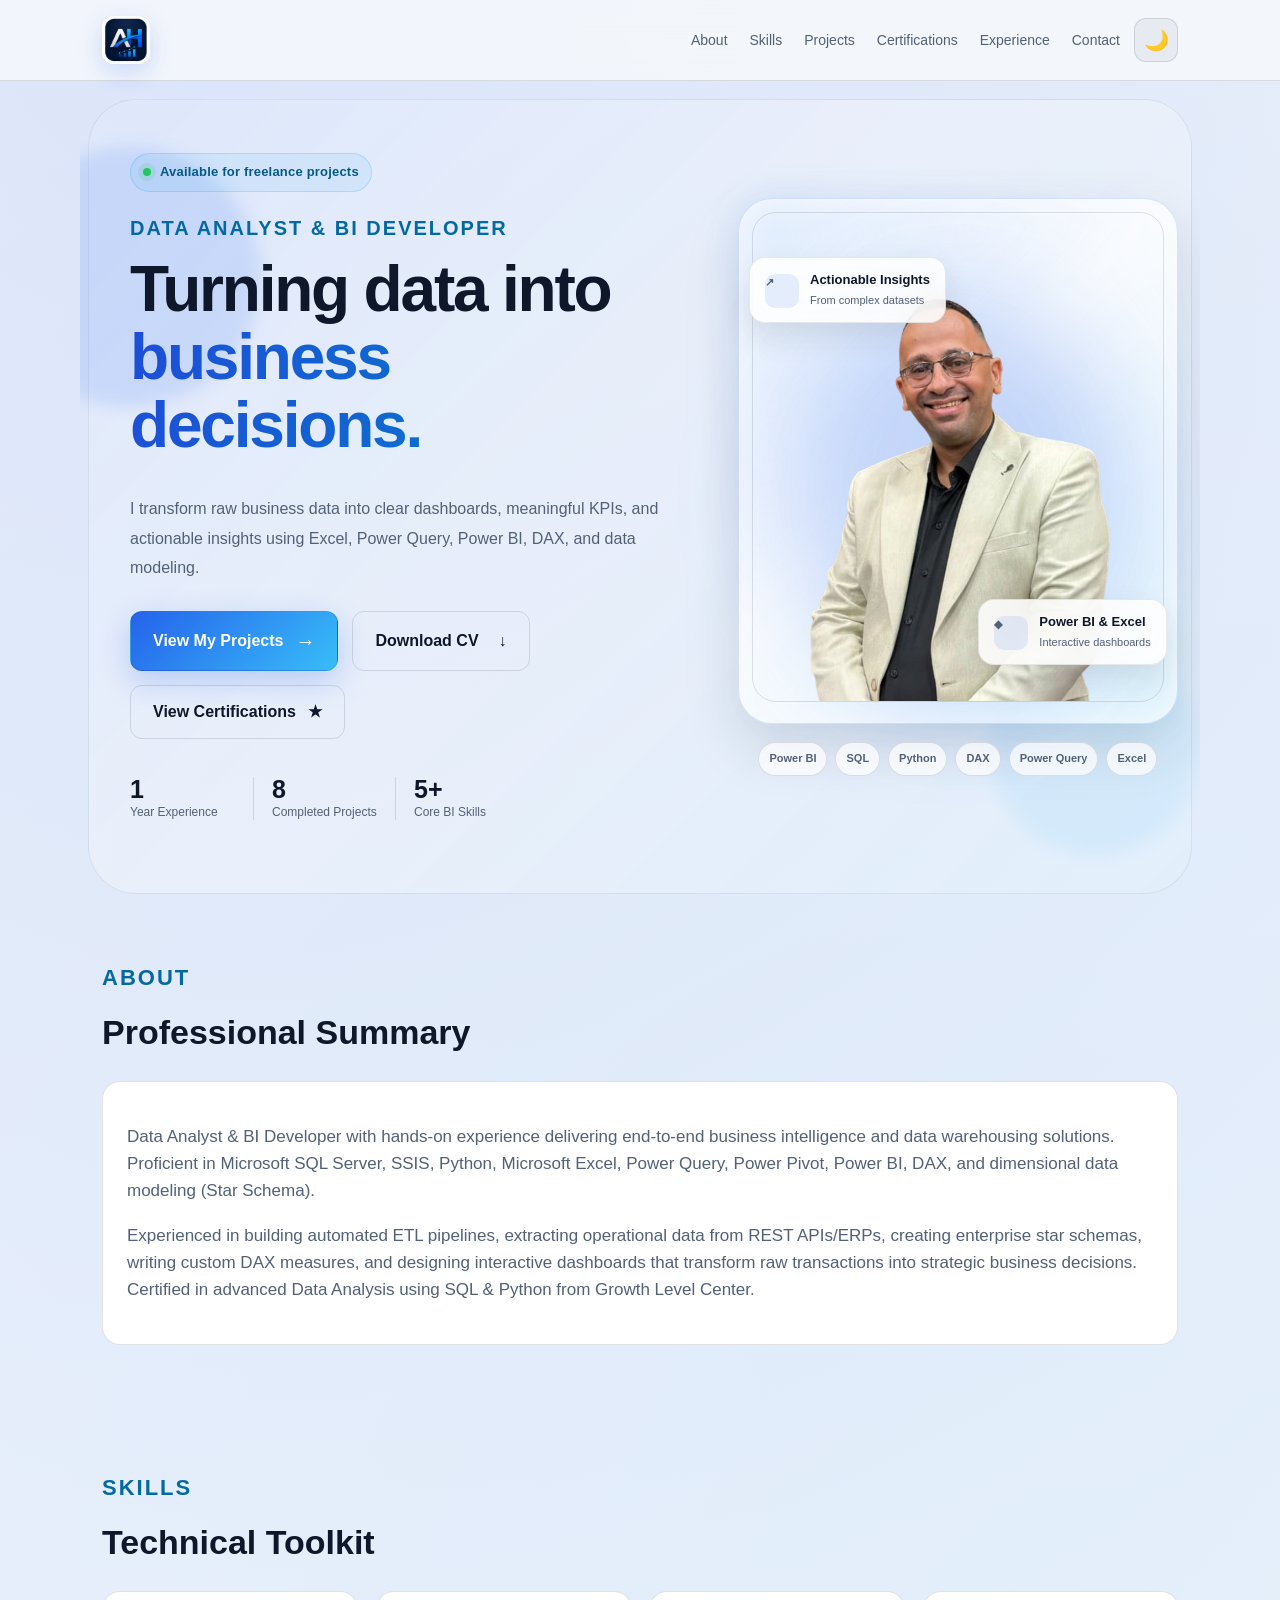
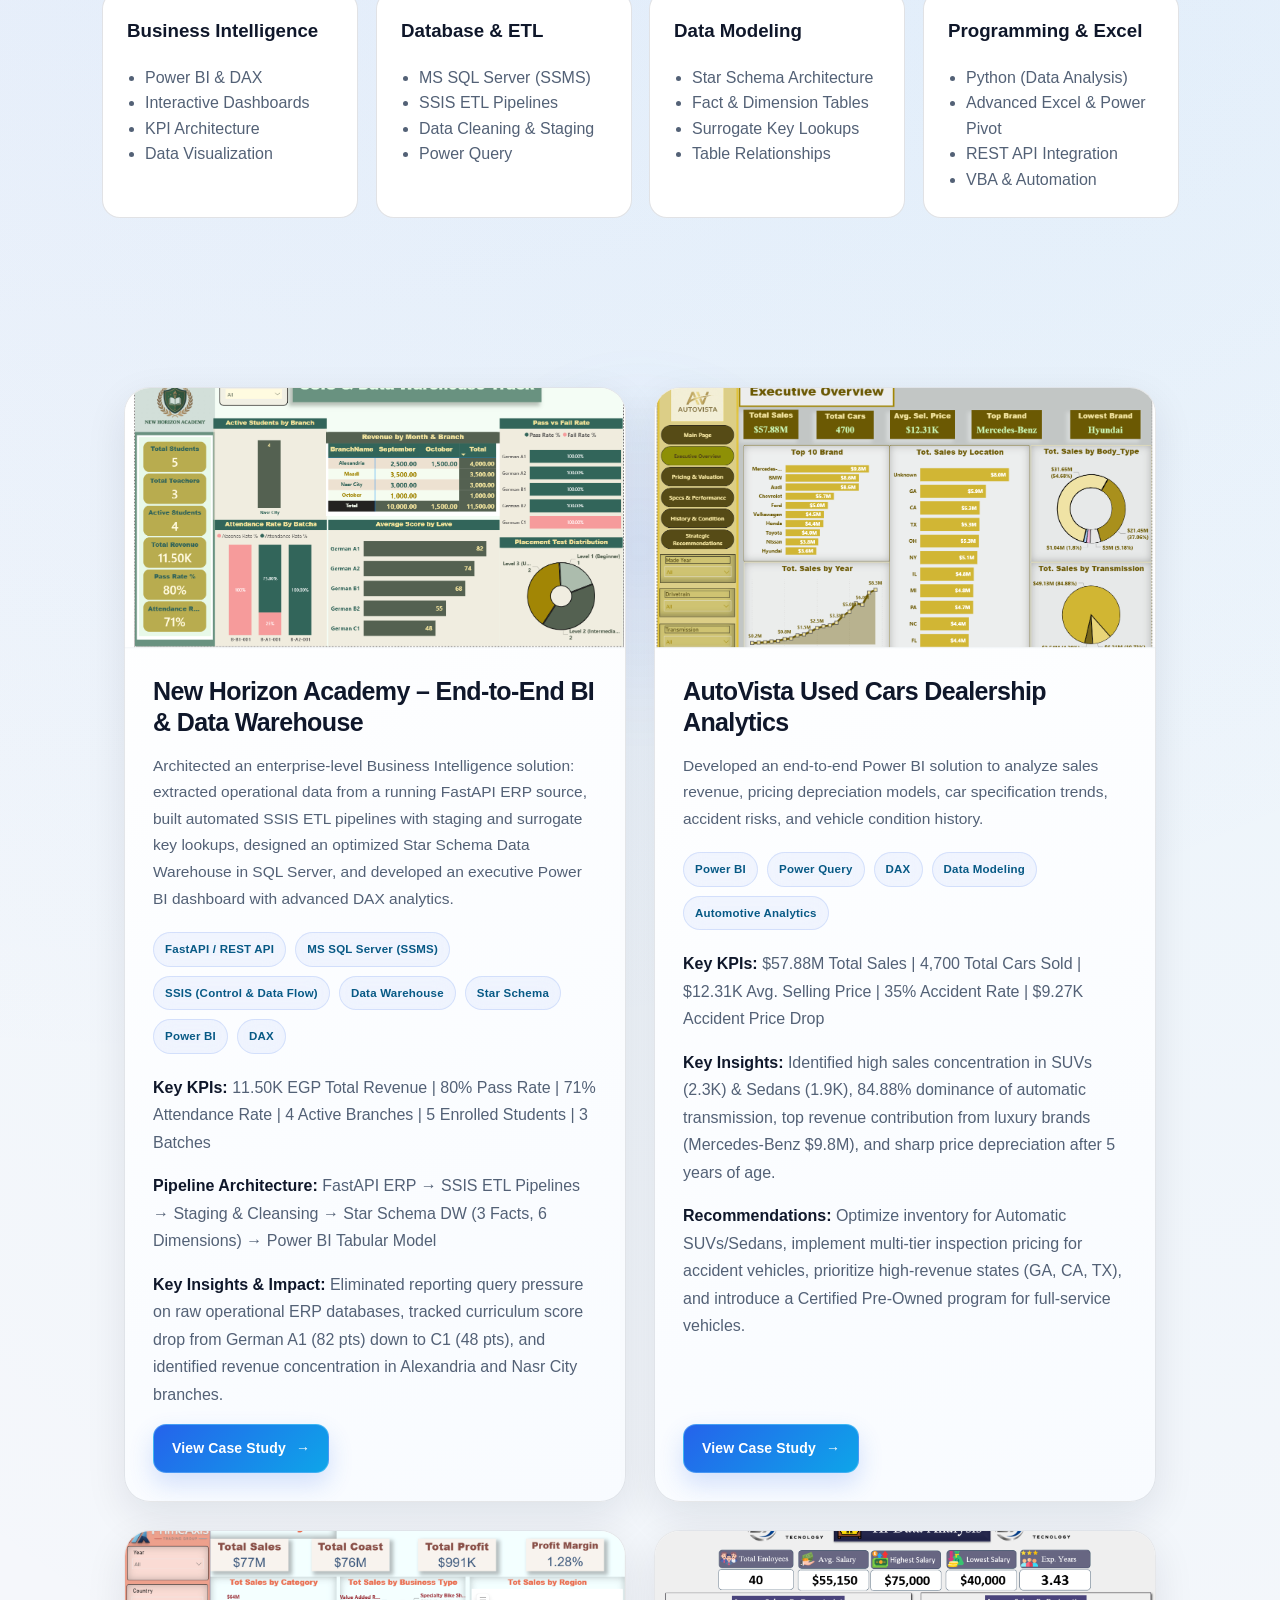
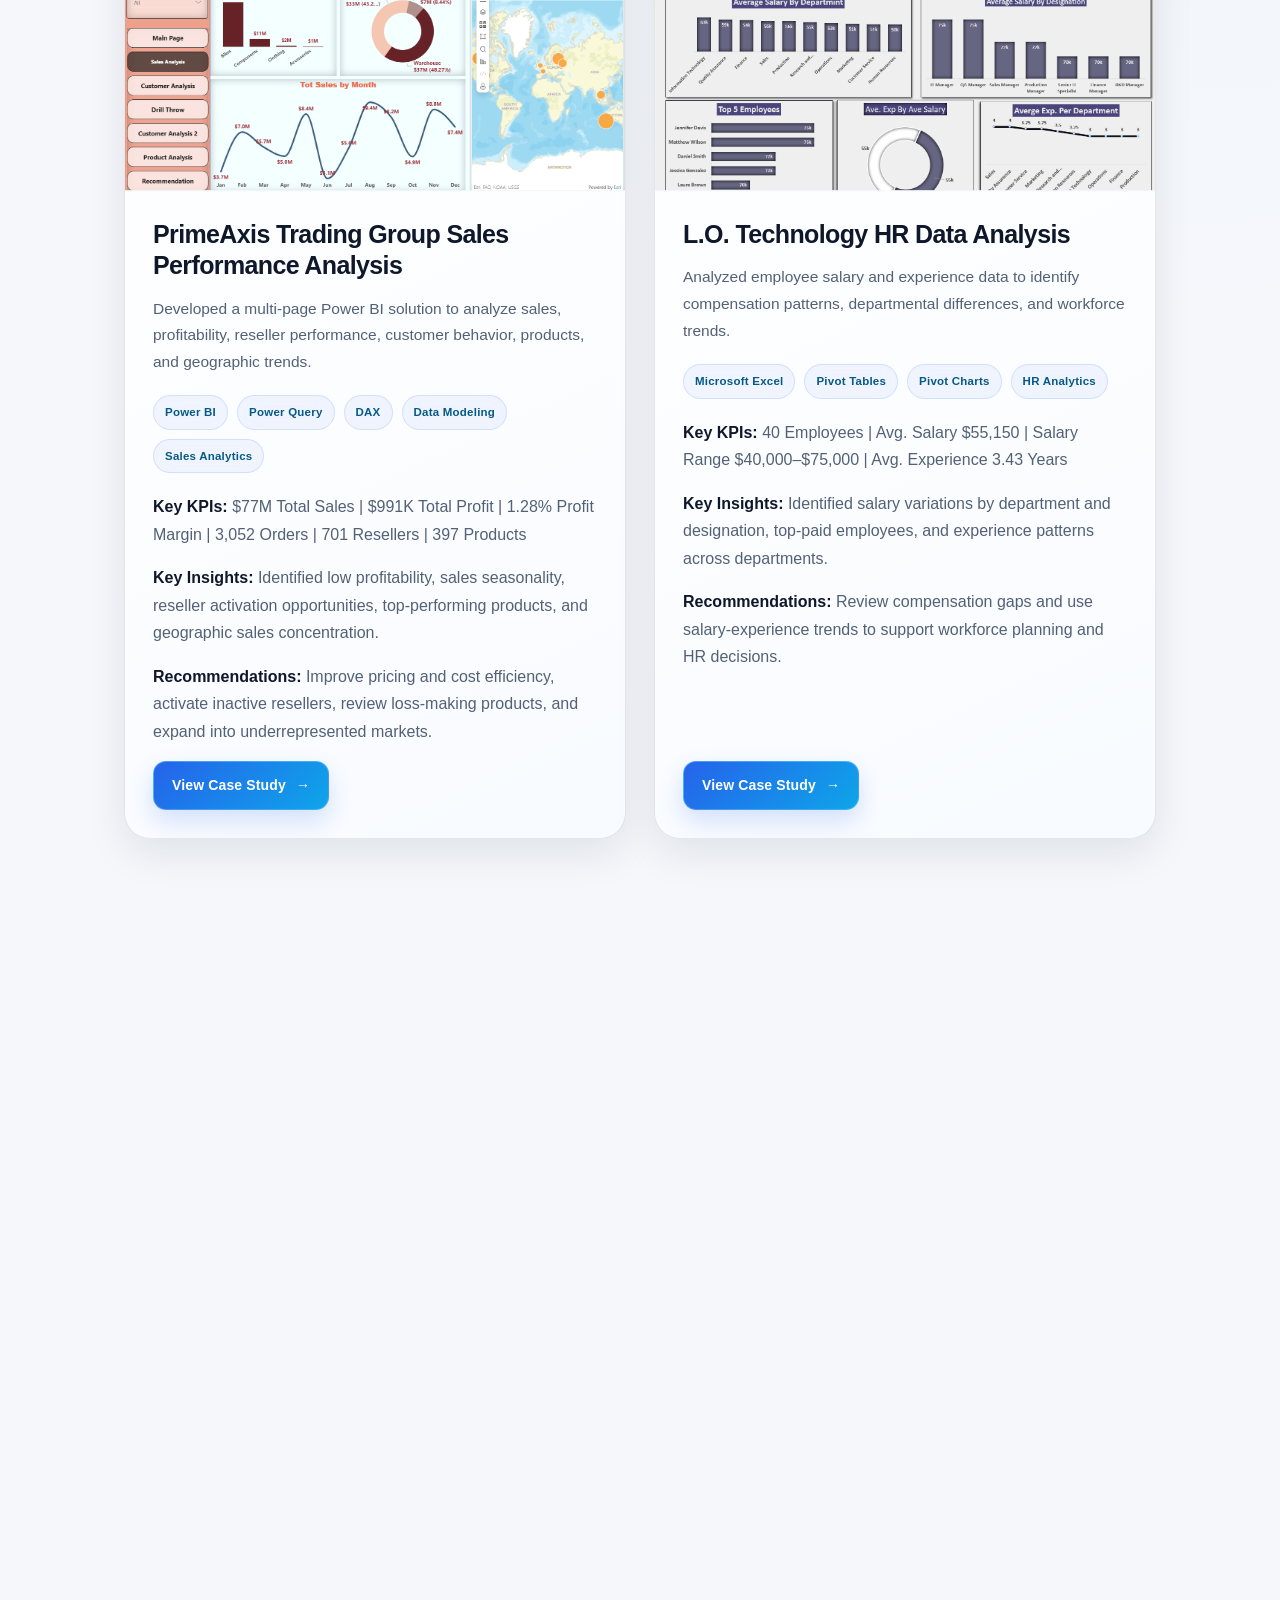
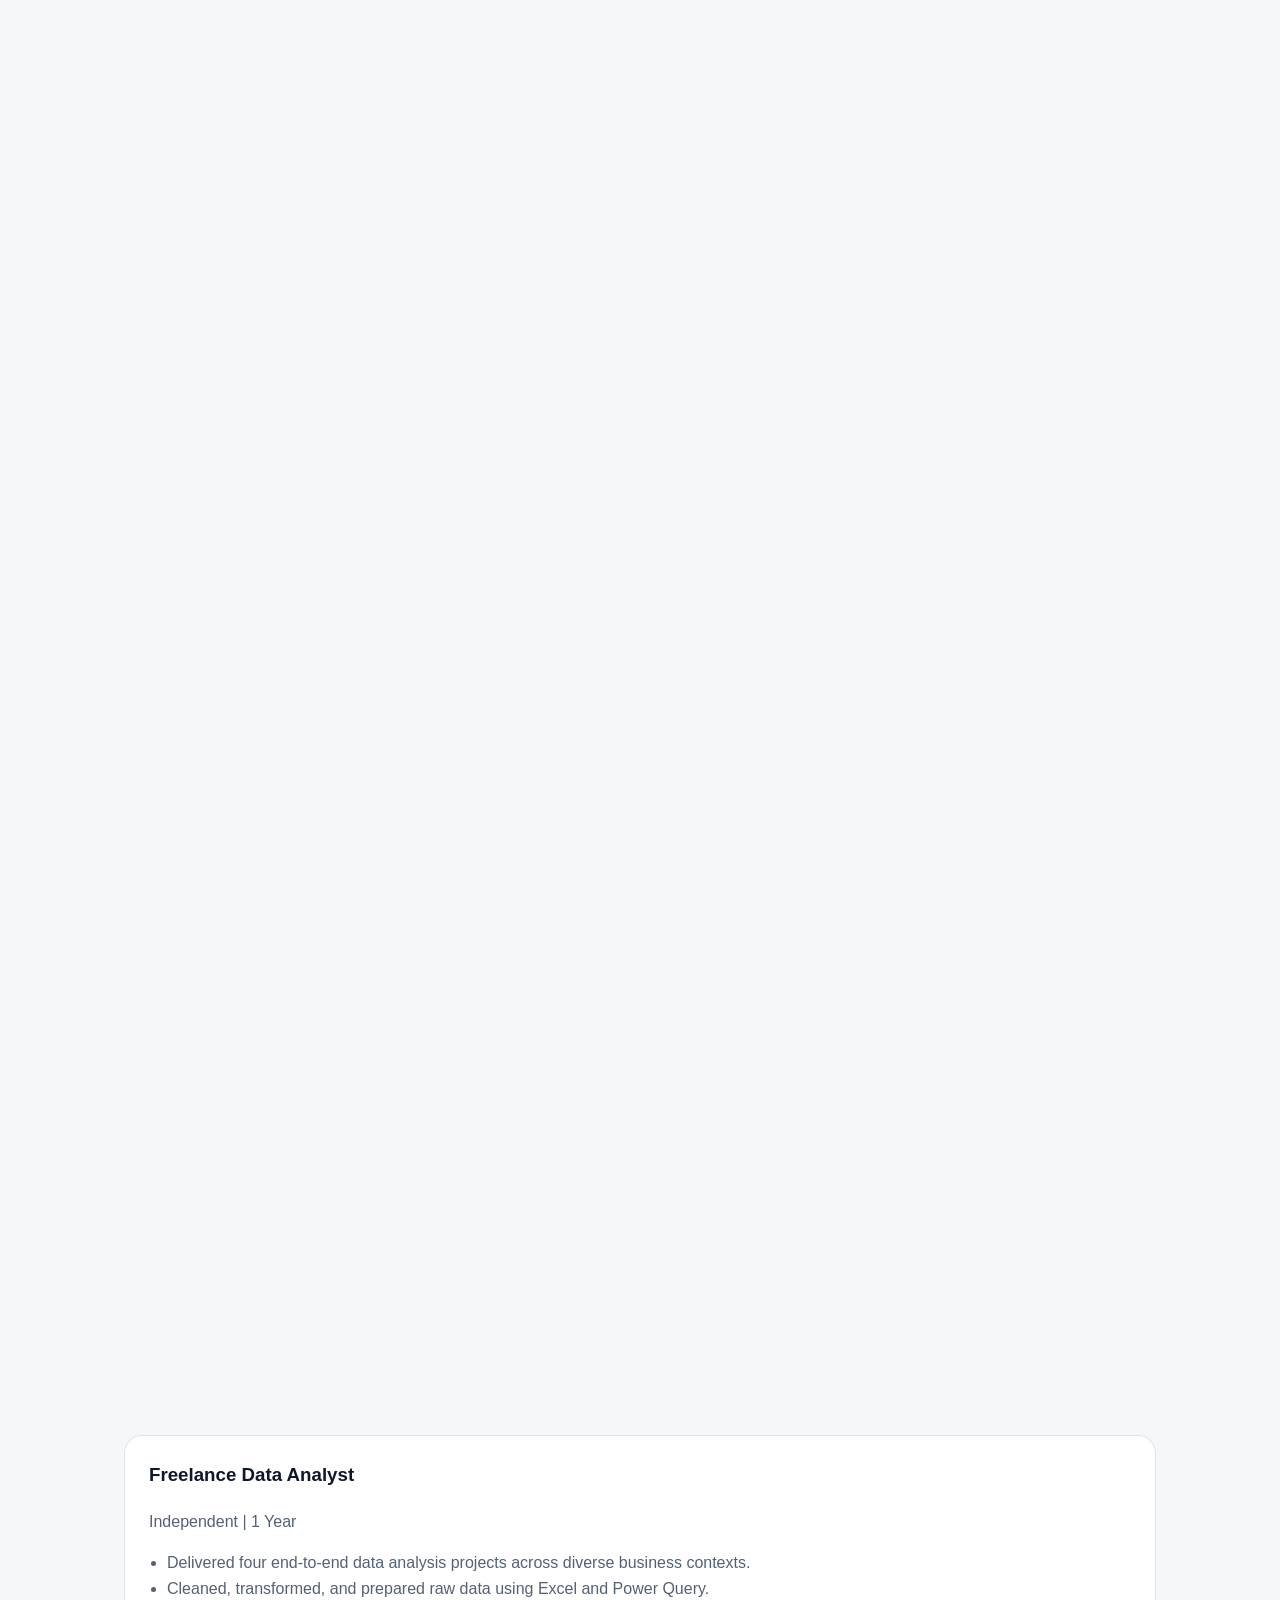
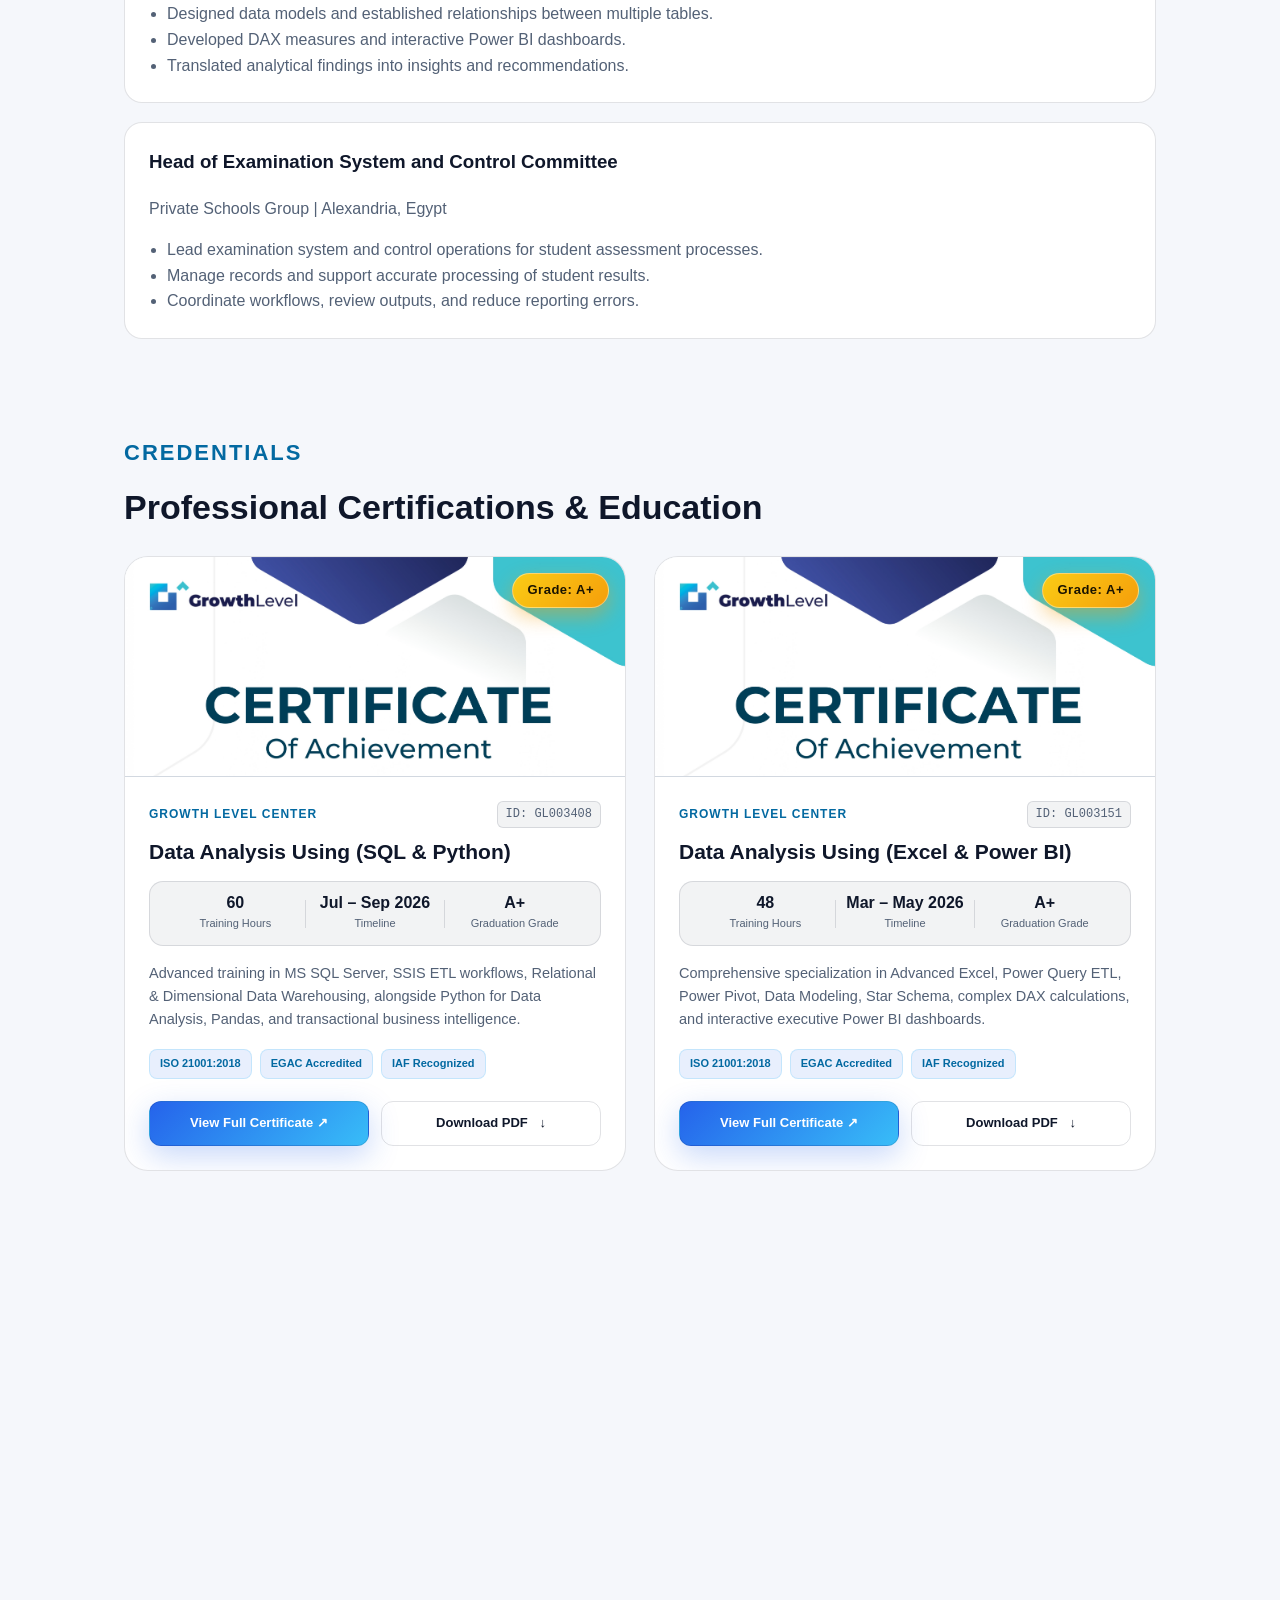
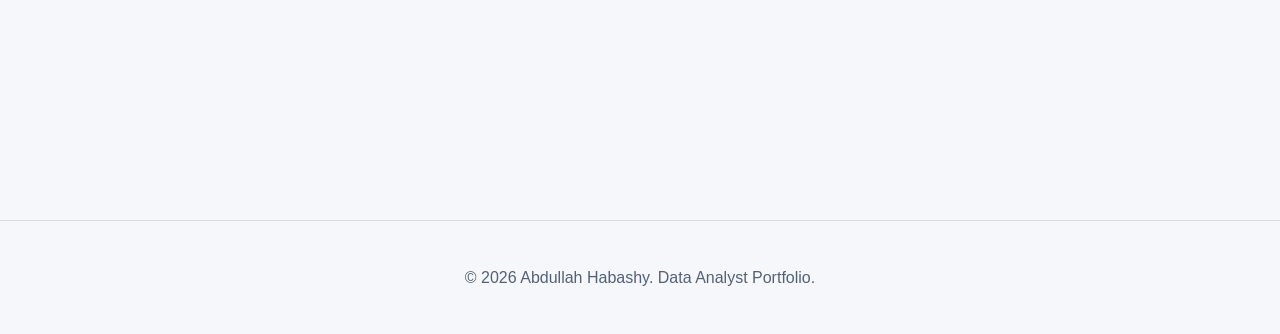
==== commit bc3d089f: "Reorder tool strip items in index.html" ====
--- a/index.html
+++ b/index.html
@@ -102,11 +102,13 @@
           </div>
         </div>
 
-        <div class="hero-tool-strip" aria-label="Main tools">
+       <div class="hero-tool-strip" aria-label="Main tools">
           <span>Power BI</span>
-          <span>Excel</span>
+          <span>SQL</span>
+          <span>Python</span>
           <span>DAX</span>
           <span>Power Query</span>
+          <span>Excel</span>
         </div>
       </div>
     </section>
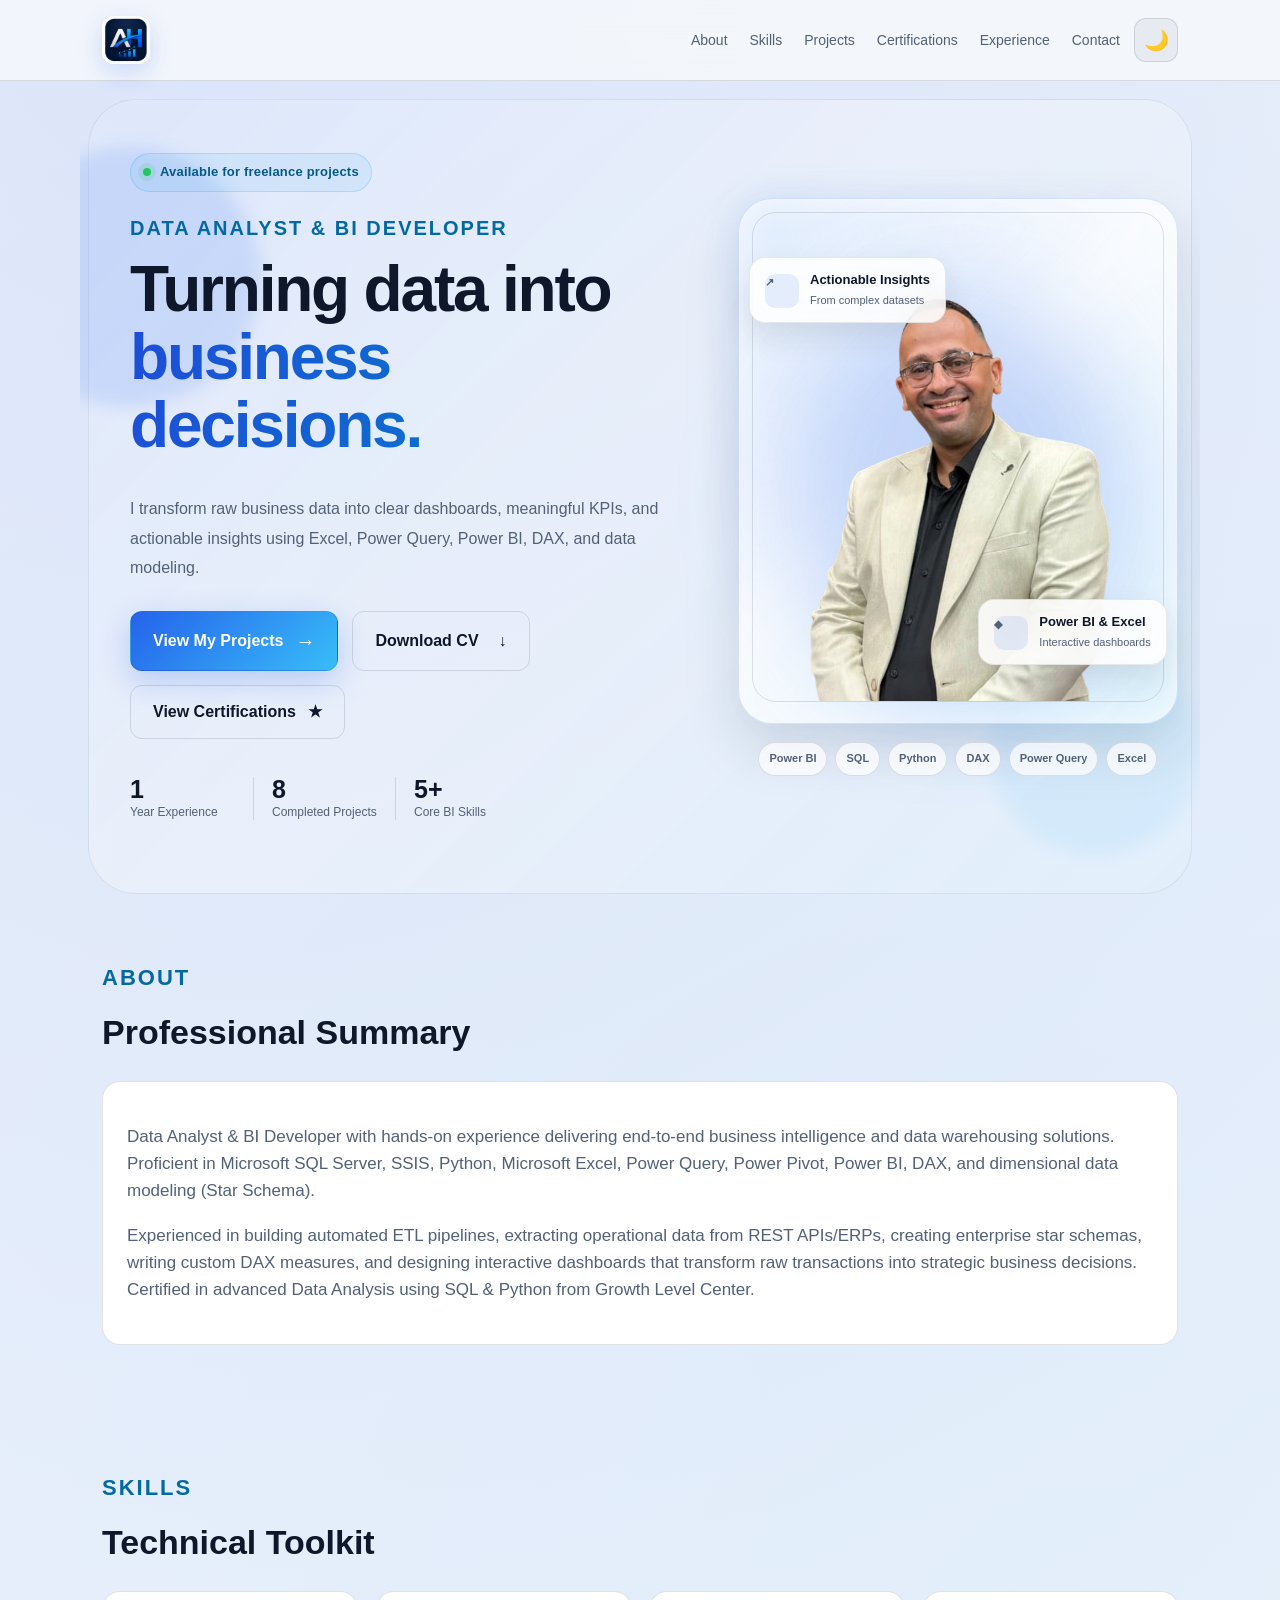
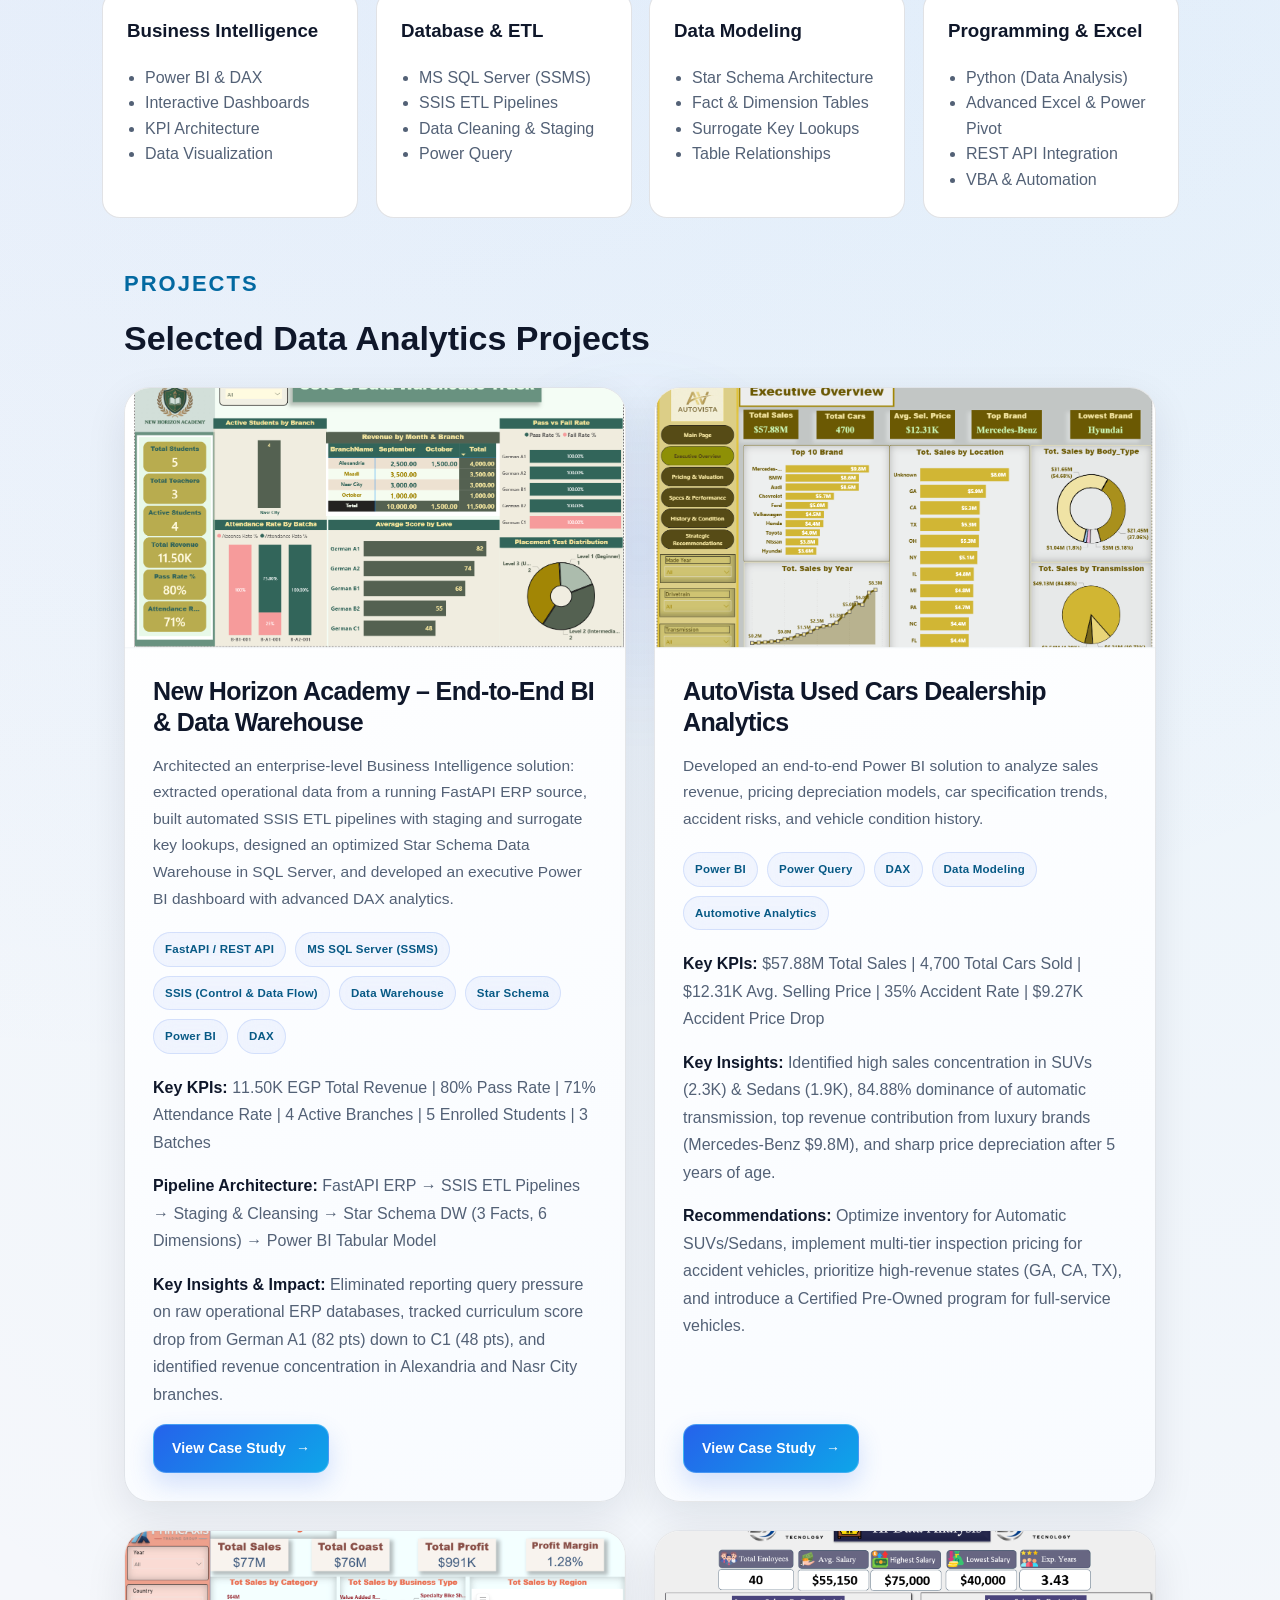
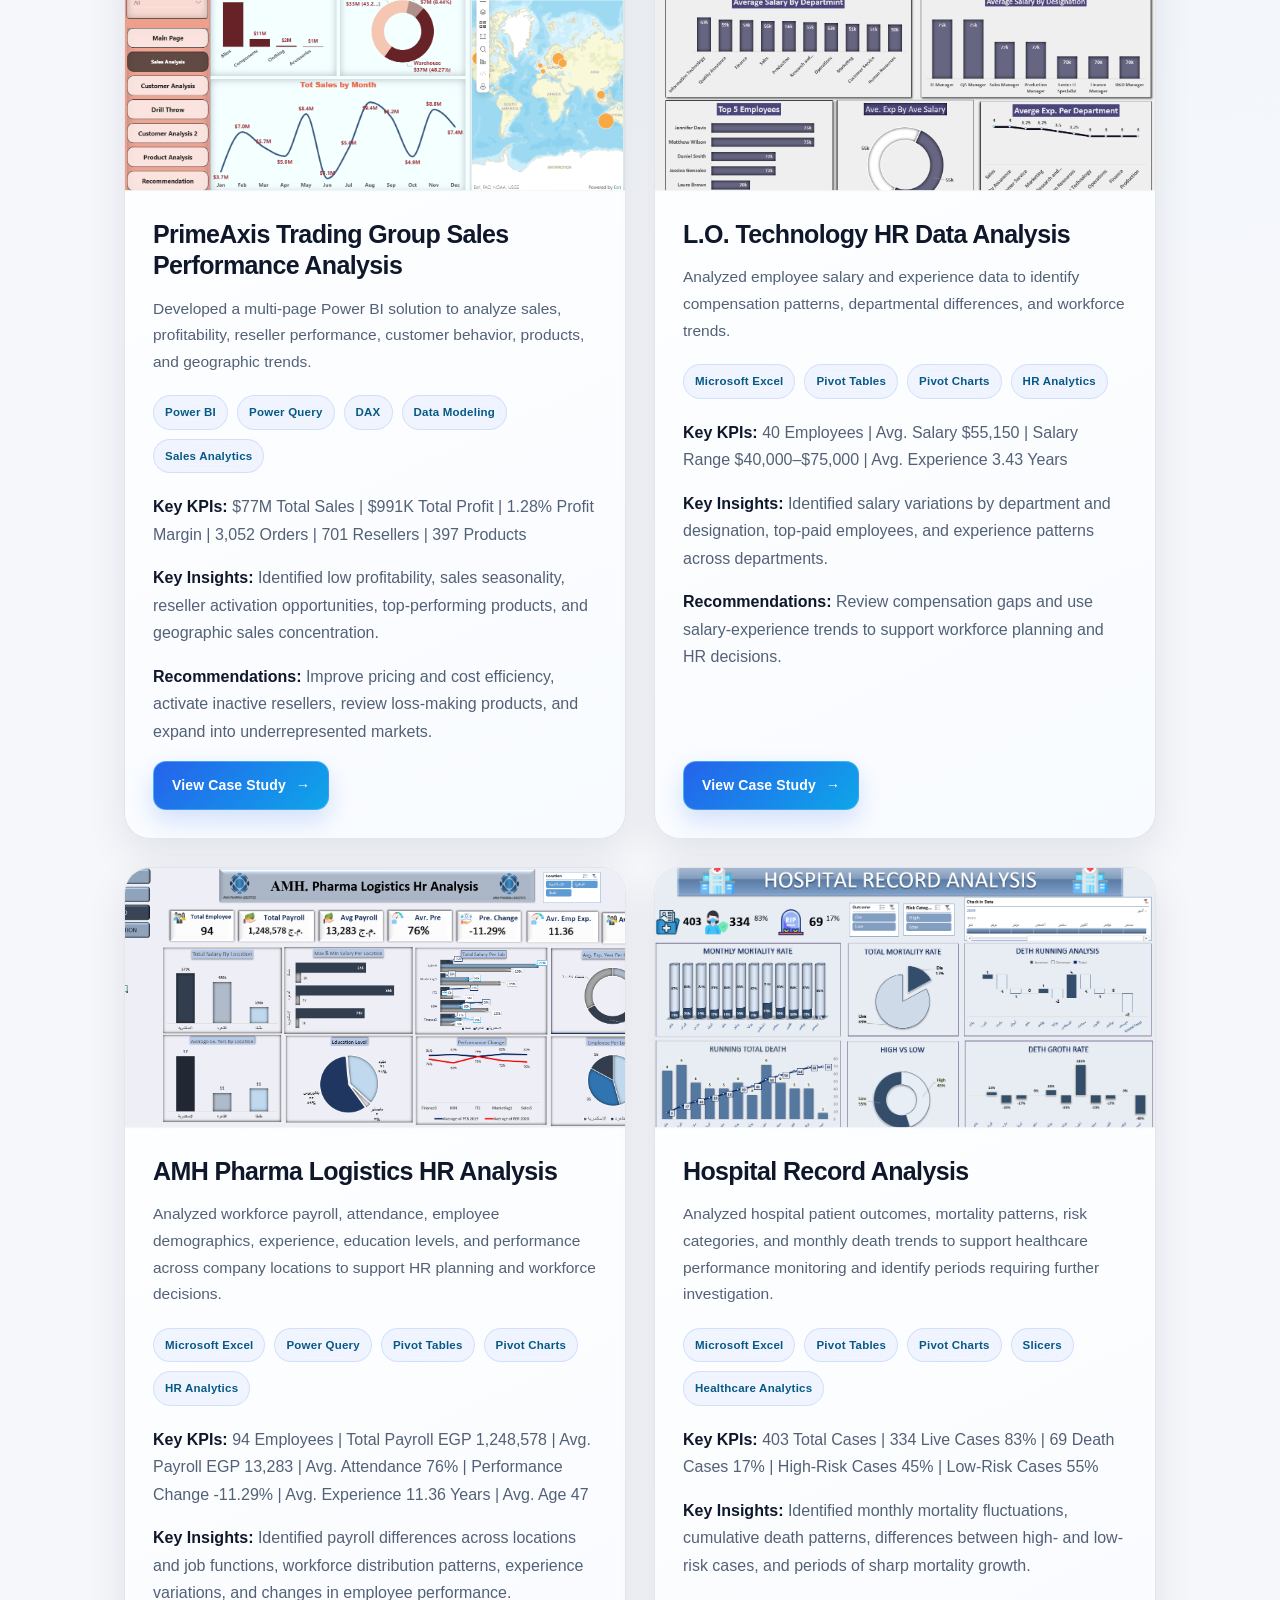
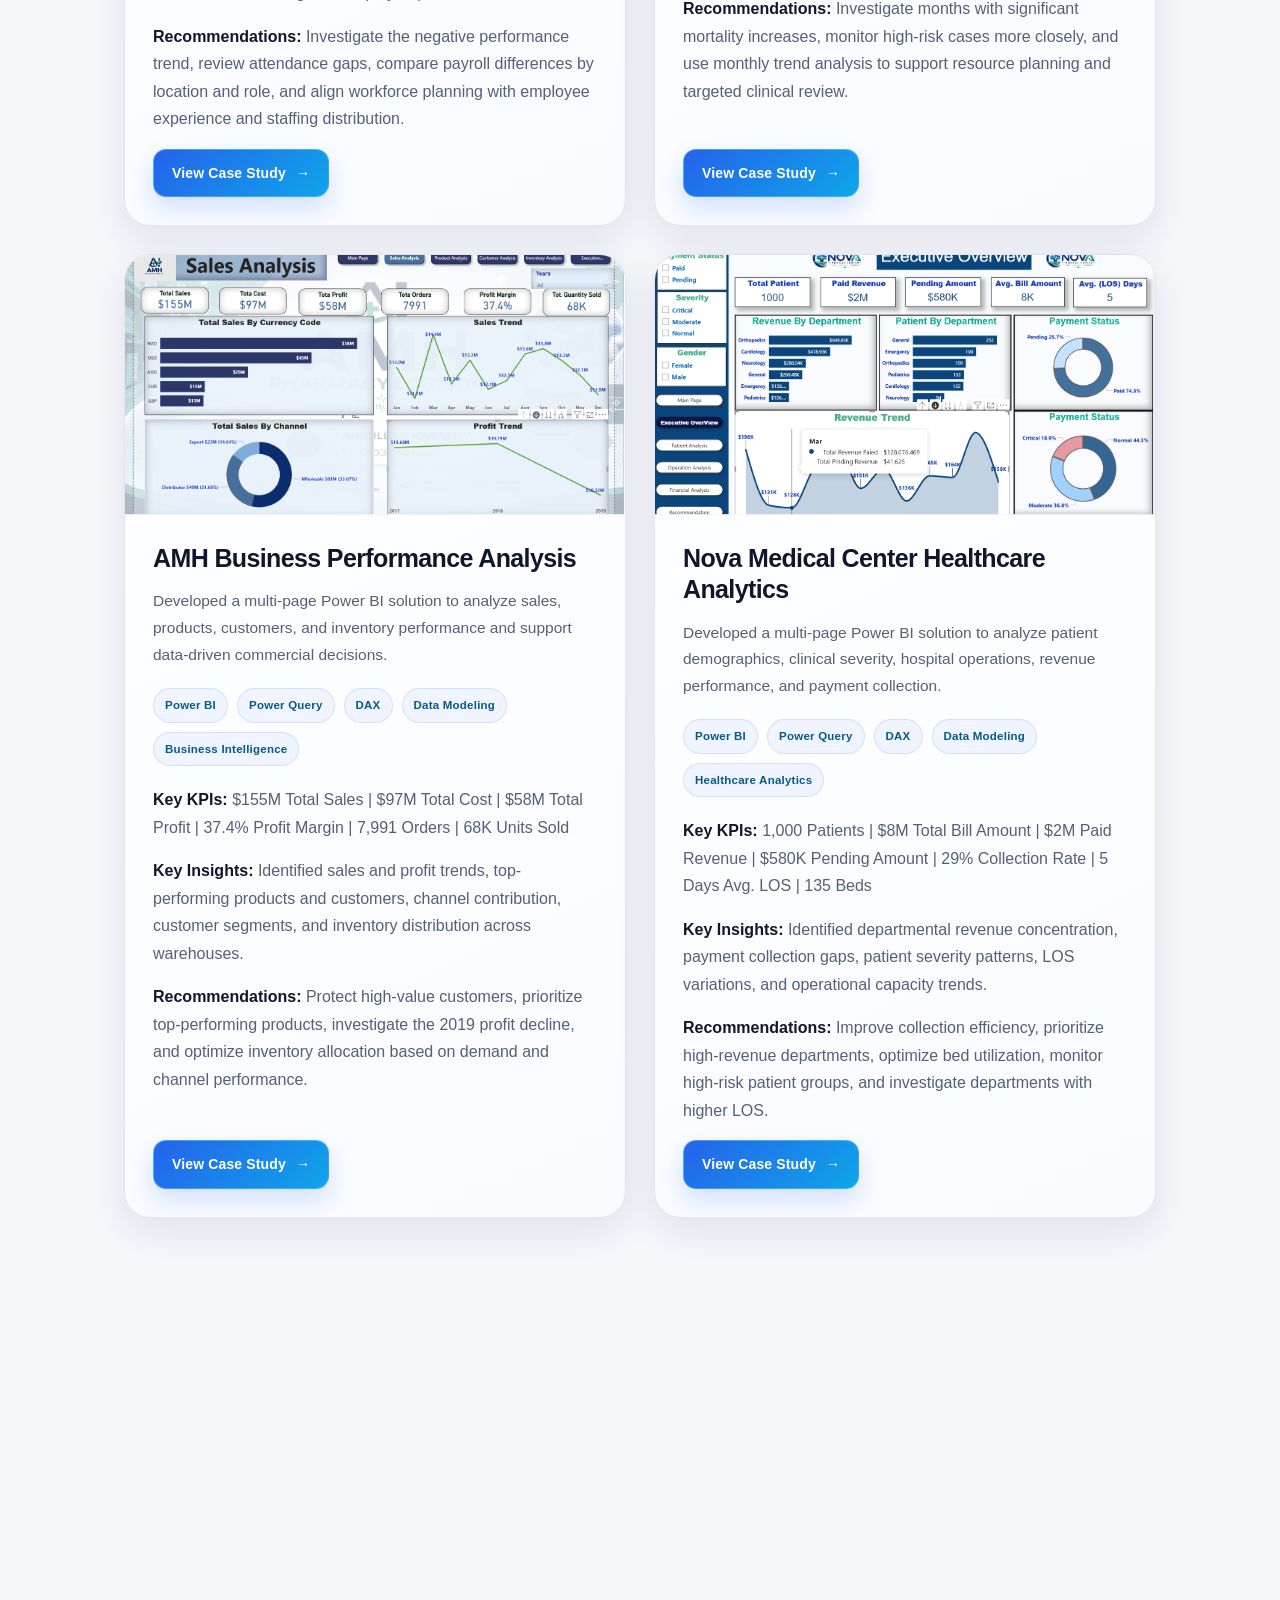
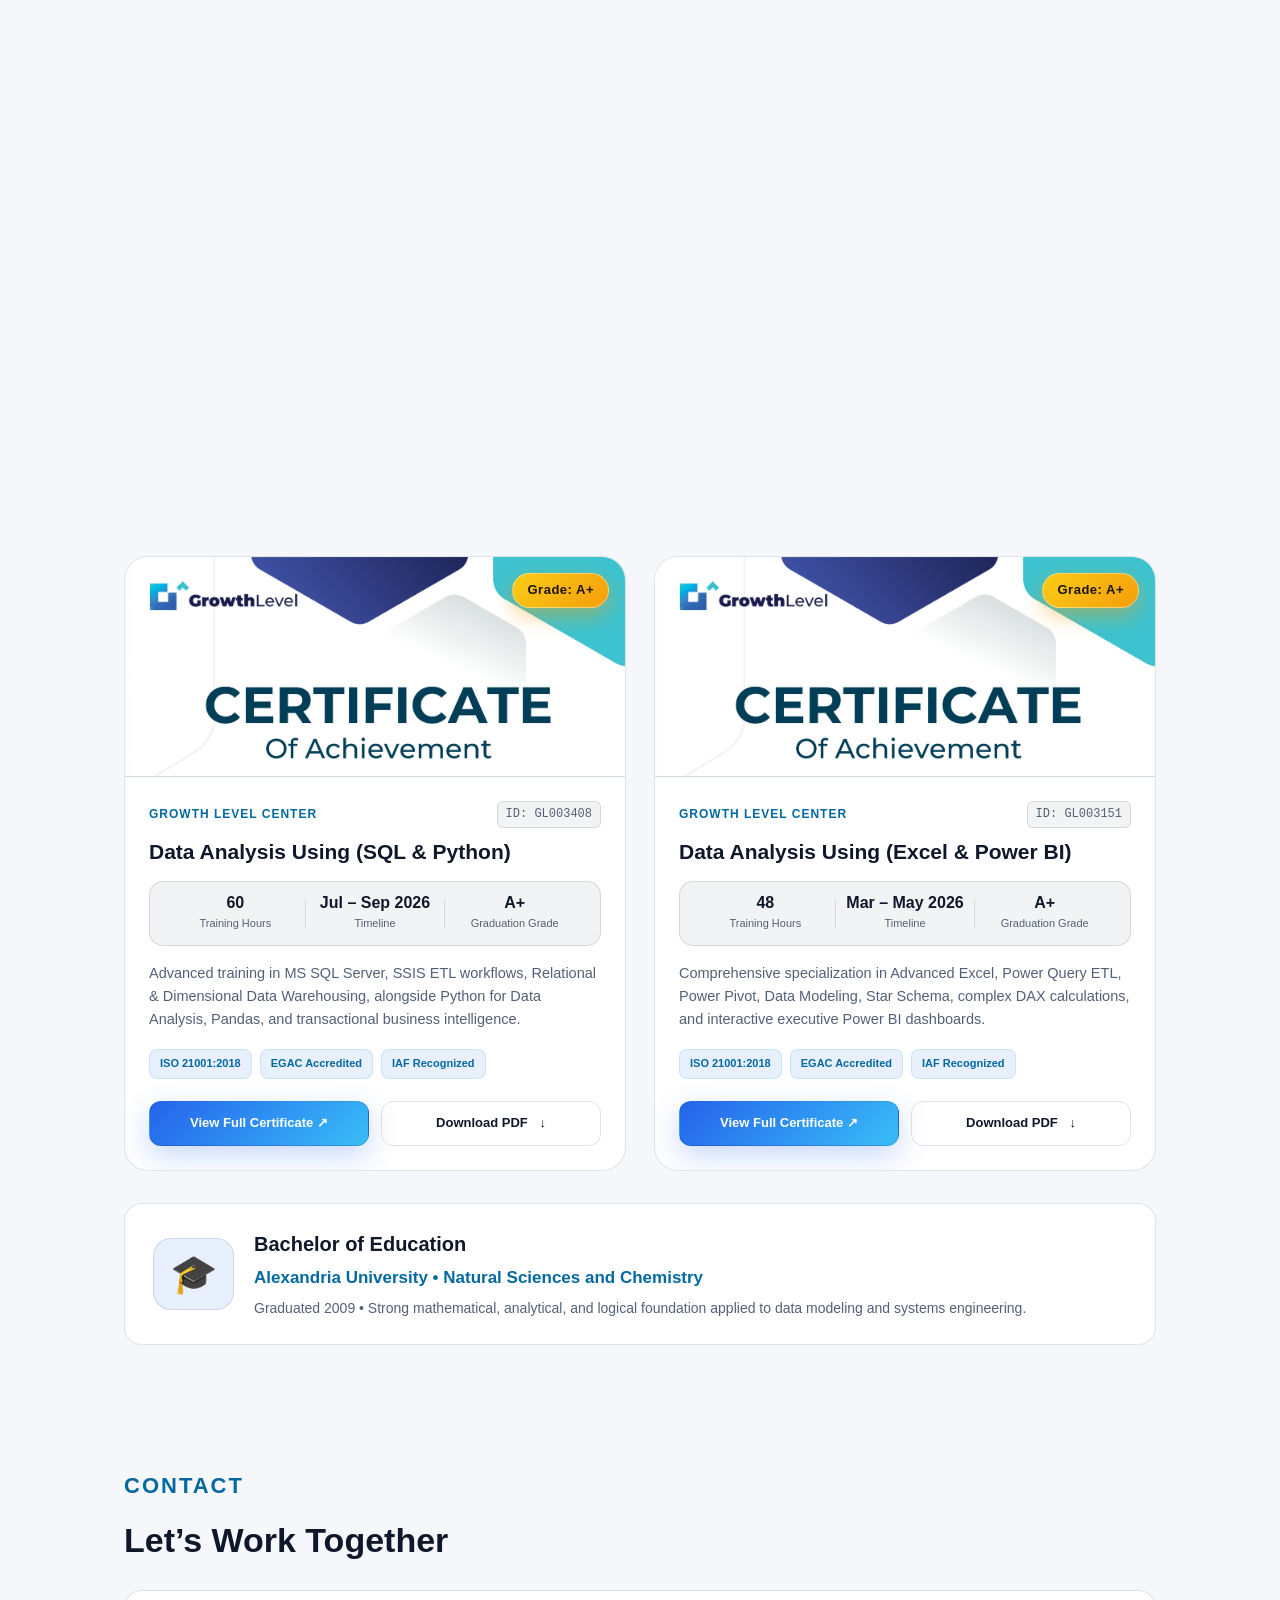
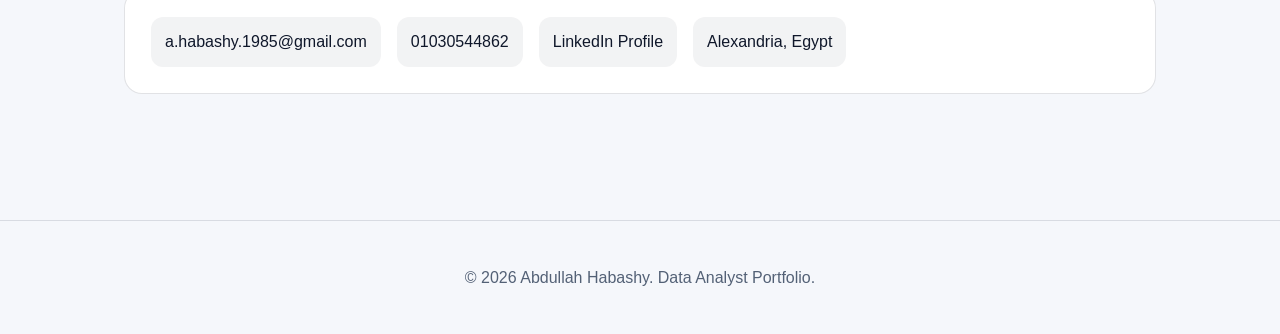
==== commit 2ced3ceb: "Update index.html" ====
--- a/index.html
+++ b/index.html
@@ -1,13 +1,21 @@
 <!DOCTYPE html>
 <html lang="en">
 <head>
-  <meta charset="UTF-8" />
-  <meta name="viewport" content="width=device-width, initial-scale=1.0" />
-  <title>Abdullah Habashy | Data Analyst</title>
-  <meta name="description" content="Portfolio of Abdullah Mohamed Habashy Zaki, Data Analyst specializing in Excel, Power Query, Power BI, DAX, data modeling, KPIs, and dashboards." />
-  <link rel="stylesheet" href="style.css" />
-  <link rel="icon" type="image/png" href="favicon.png">
-</head>
+    <meta charset="UTF-8" />
+    <meta name="viewport" content="width=device-width, initial-scale=1.0" />
+    <title>Abdullah Habashy | Data Analyst</title>
+    <meta name="description" content="Portfolio of Abdullah Mohamed Habashy Zaki, Data Analyst specializing in Power BI, SQL, and Excel." />
+
+    <!-- Open Graph / Social Media Preview -->
+    <meta property="og:type" content="website" />
+    <meta property="og:title" content="Abdullah Habashy | Data Analyst &amp; BI Developer" />
+    <meta property="og:description" content="Portfolio of end-to-end Power BI, Data Warehousing, SQL, and Excel Analytics solutions." />
+    <meta property="og:image" content="https://abdullahhabashy85-creator.github.io/abdullah-portfolio/profile.png" />
+    <meta property="og:url" content="https://abdullahhabashy85-creator.github.io/abdullah-portfolio/" />
+
+    <link rel="stylesheet" href="style.css" />
+    <link rel="icon" type="image/png" href="favicon.png">
+  </head>
 <body>
   <header class="site-header">
     <nav class="nav">
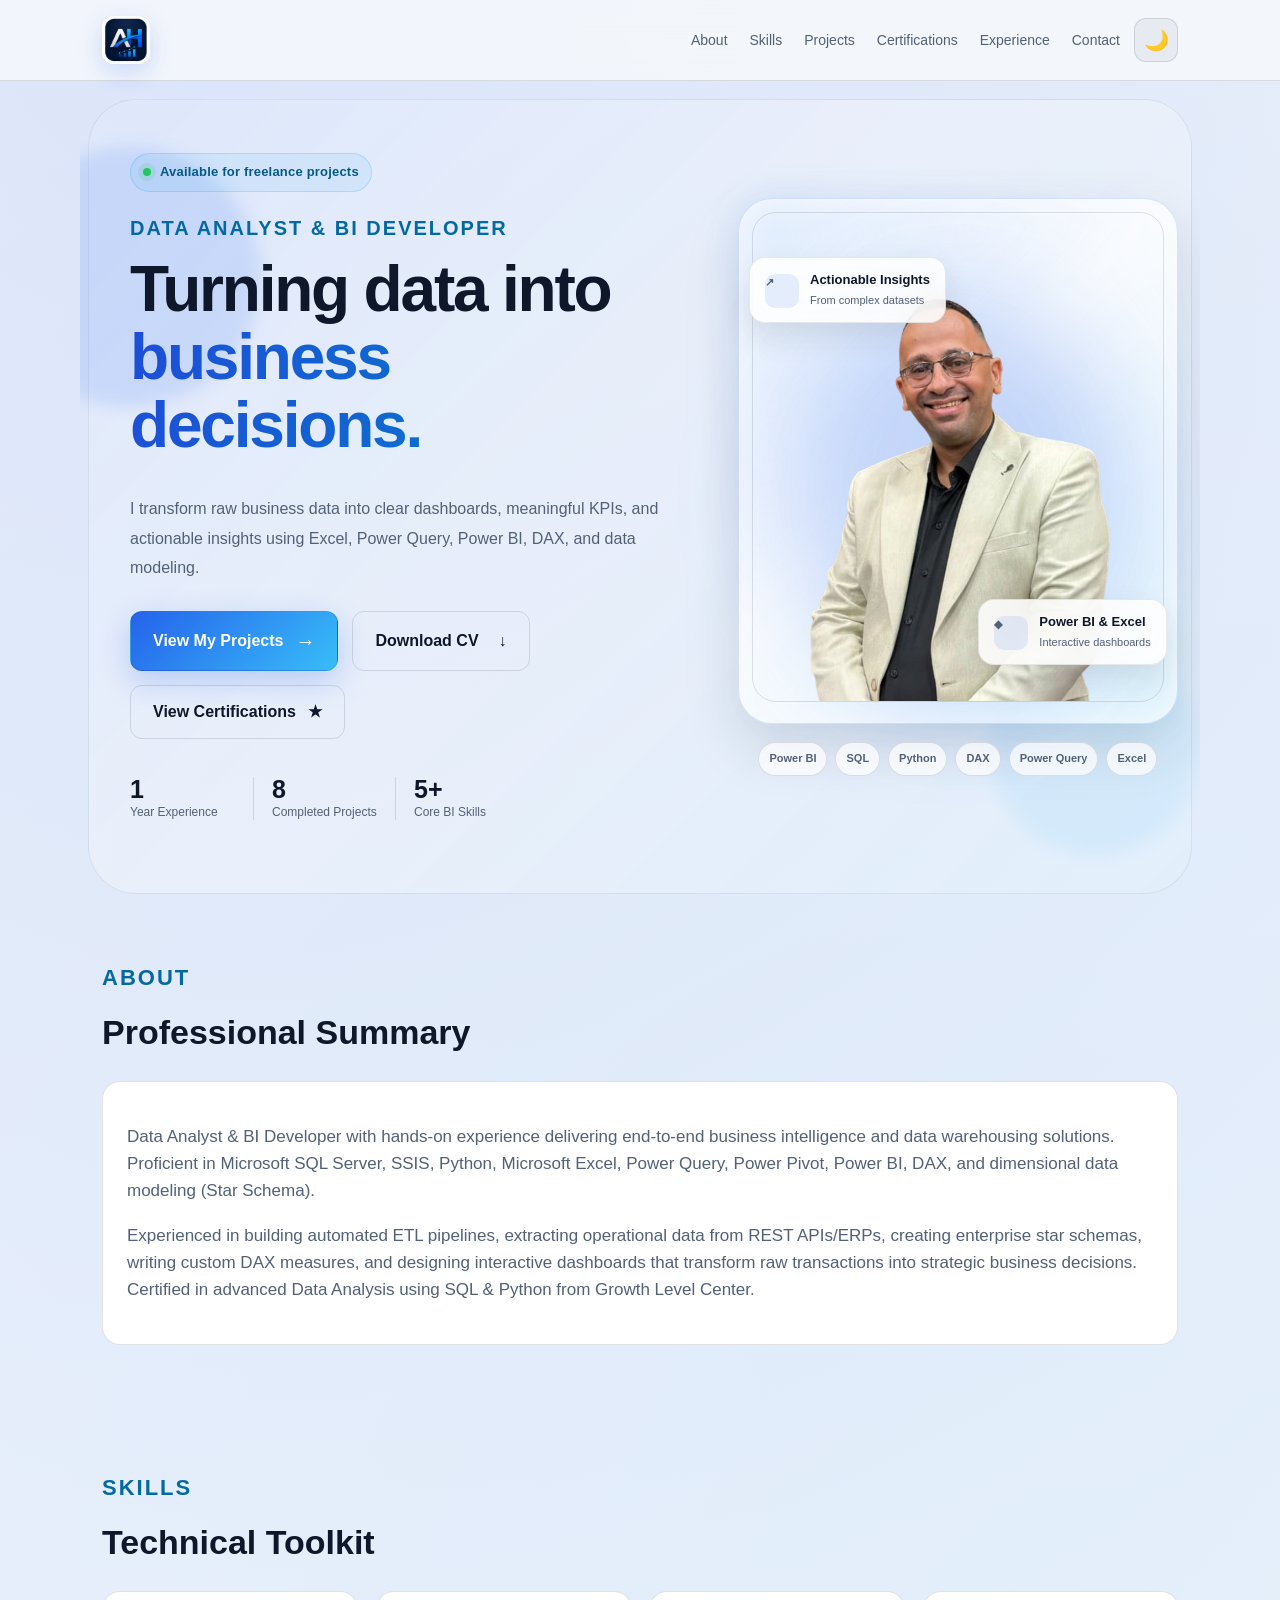
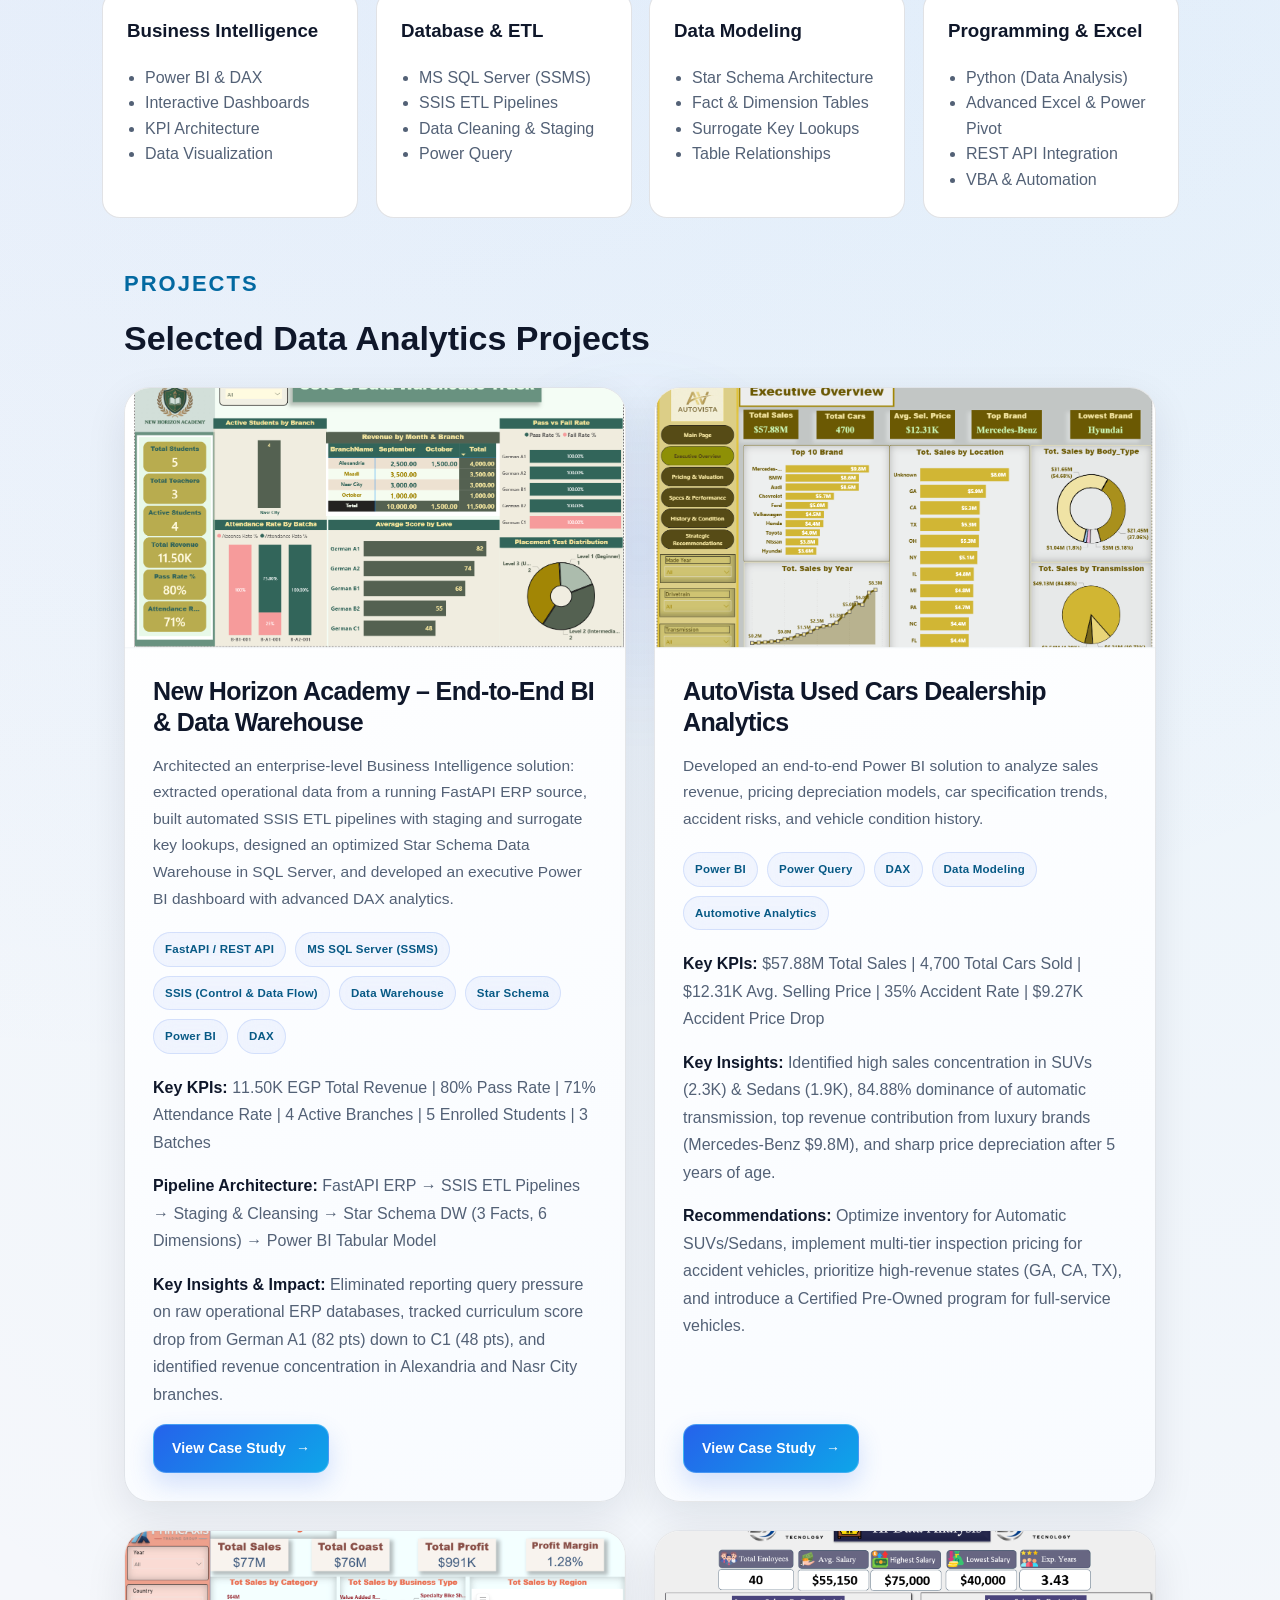
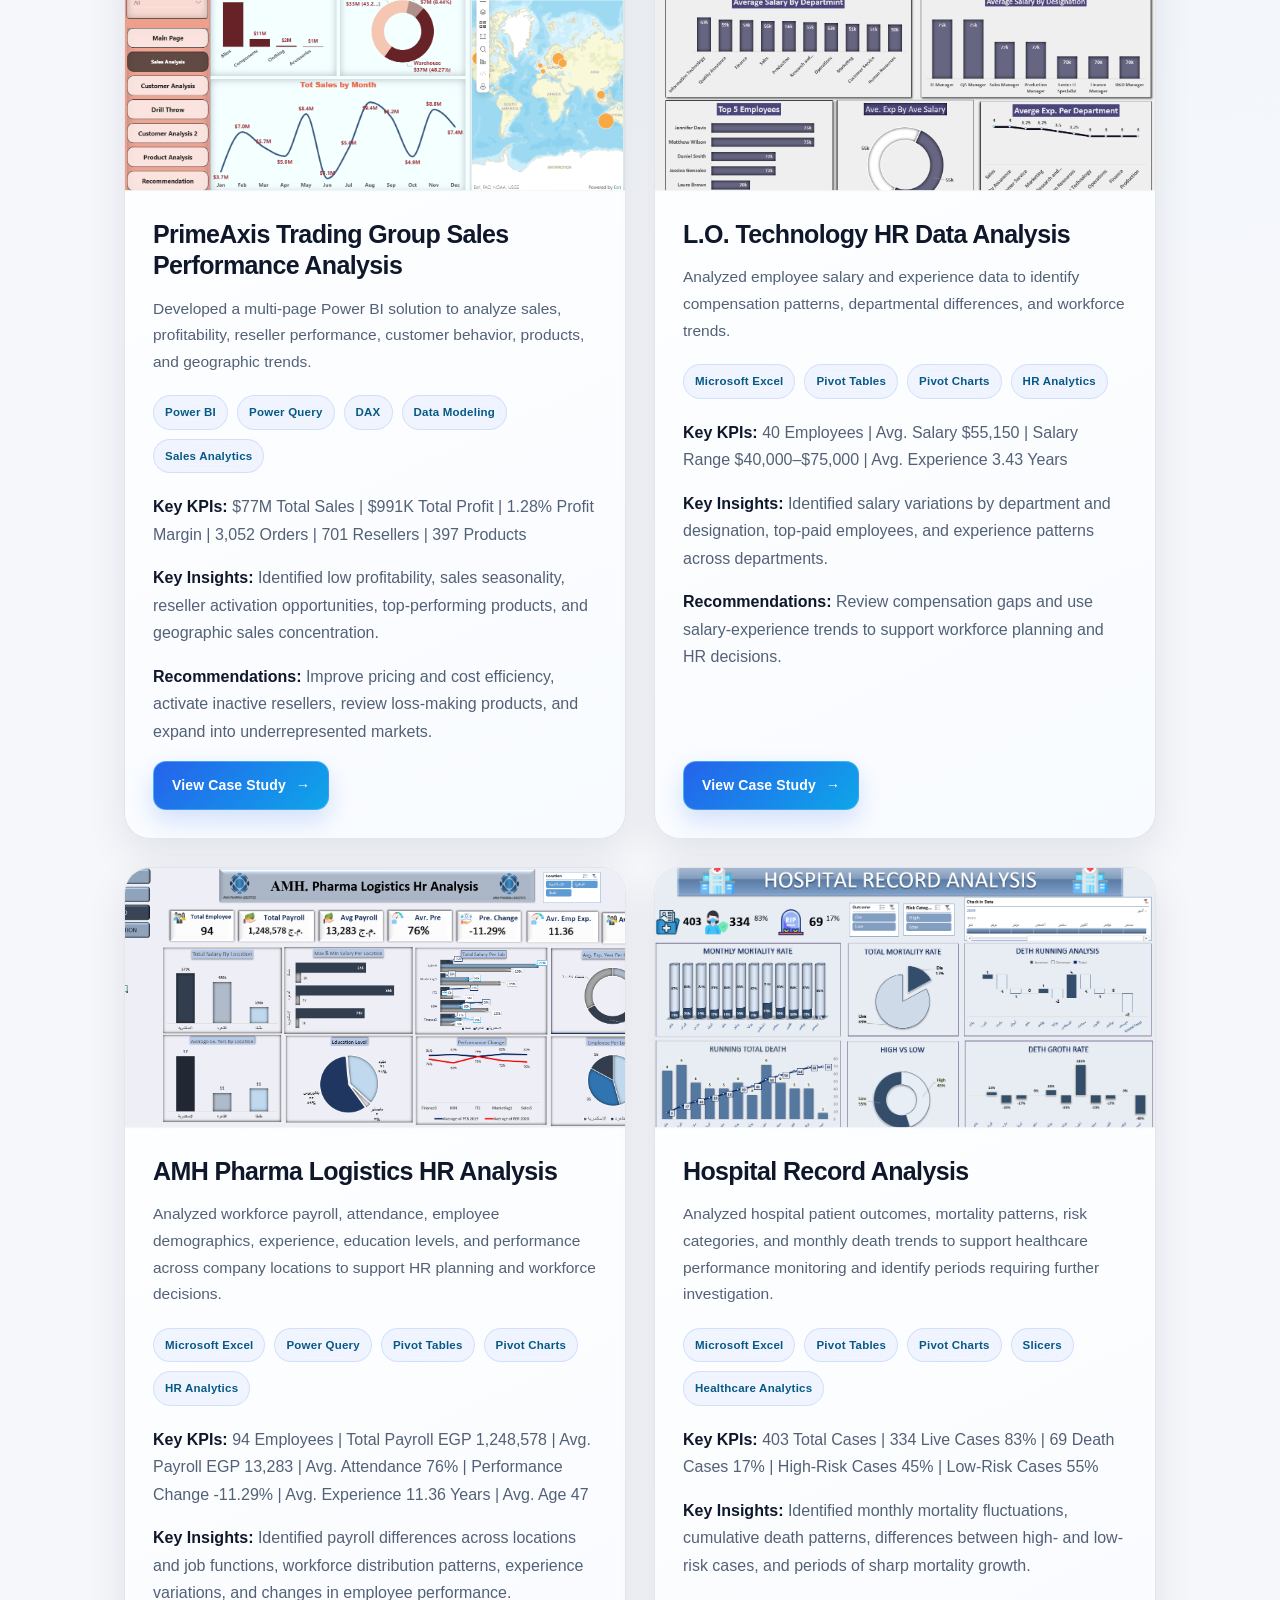
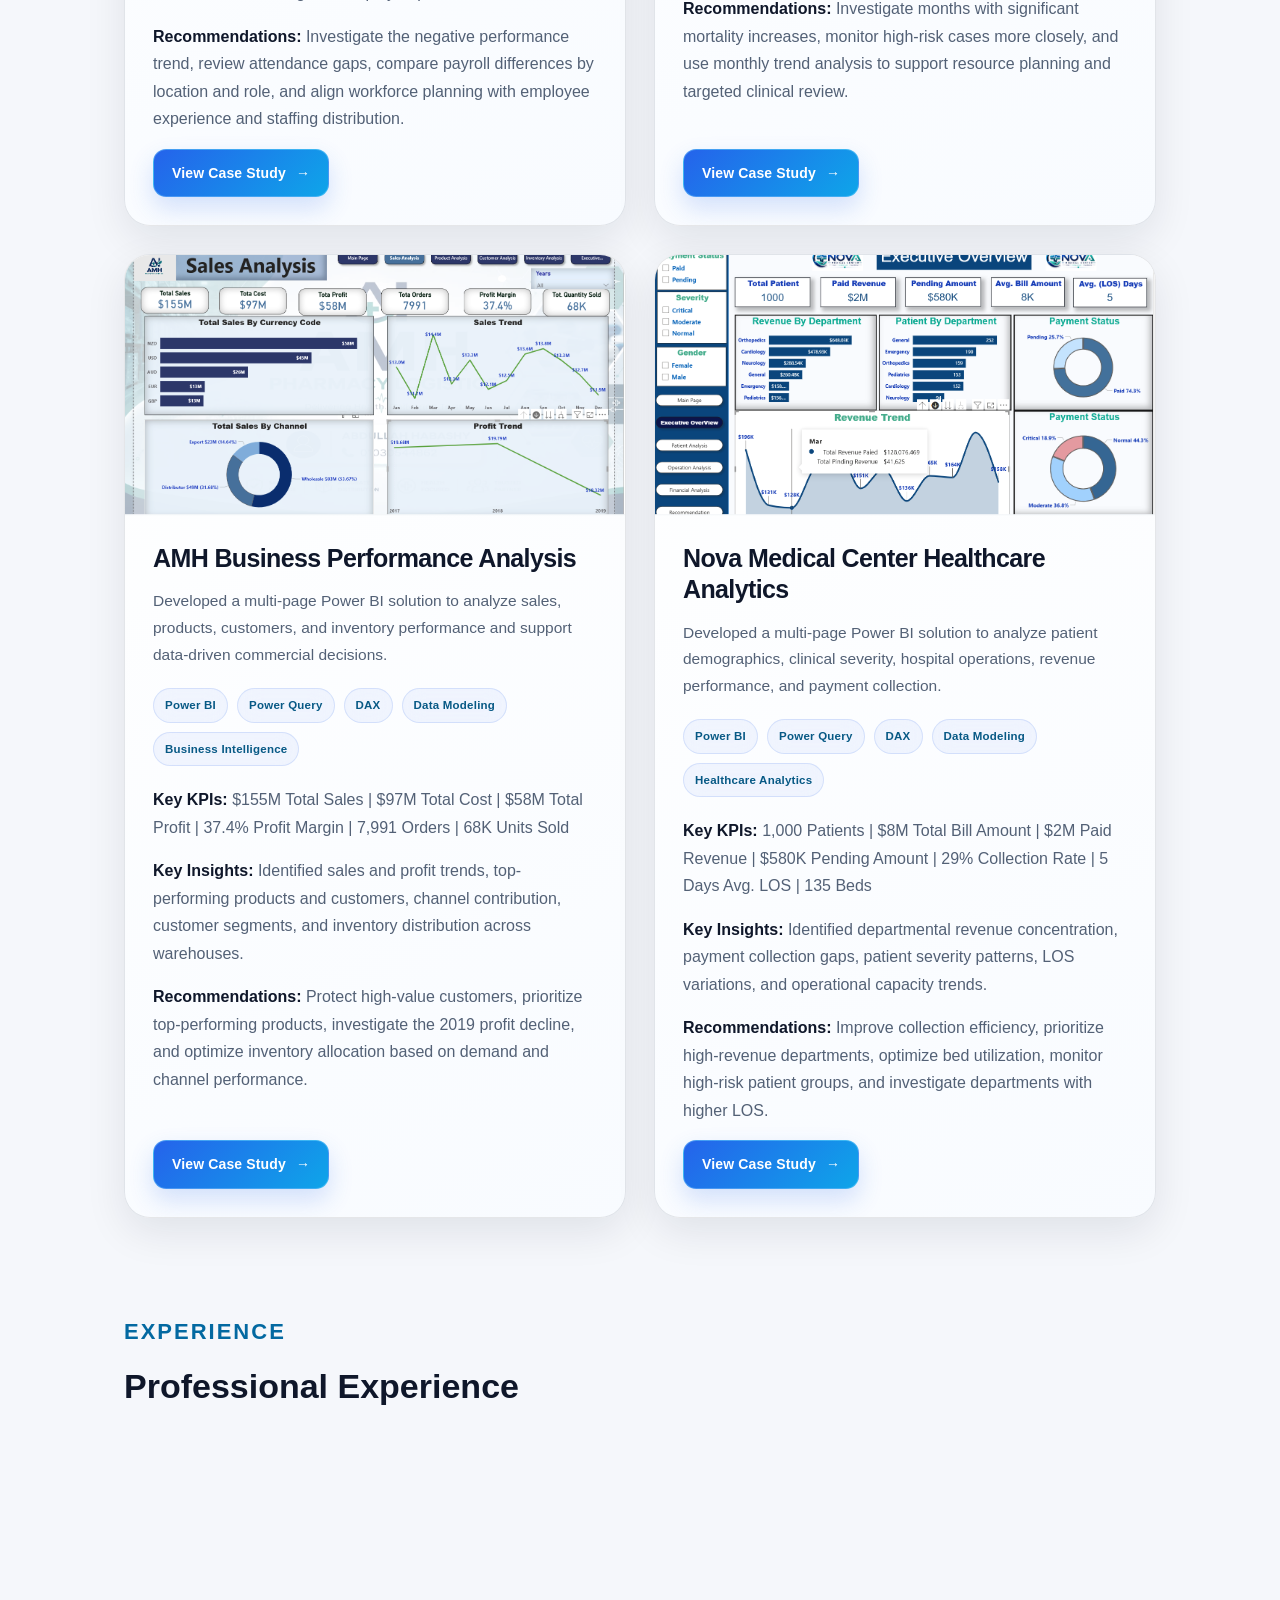
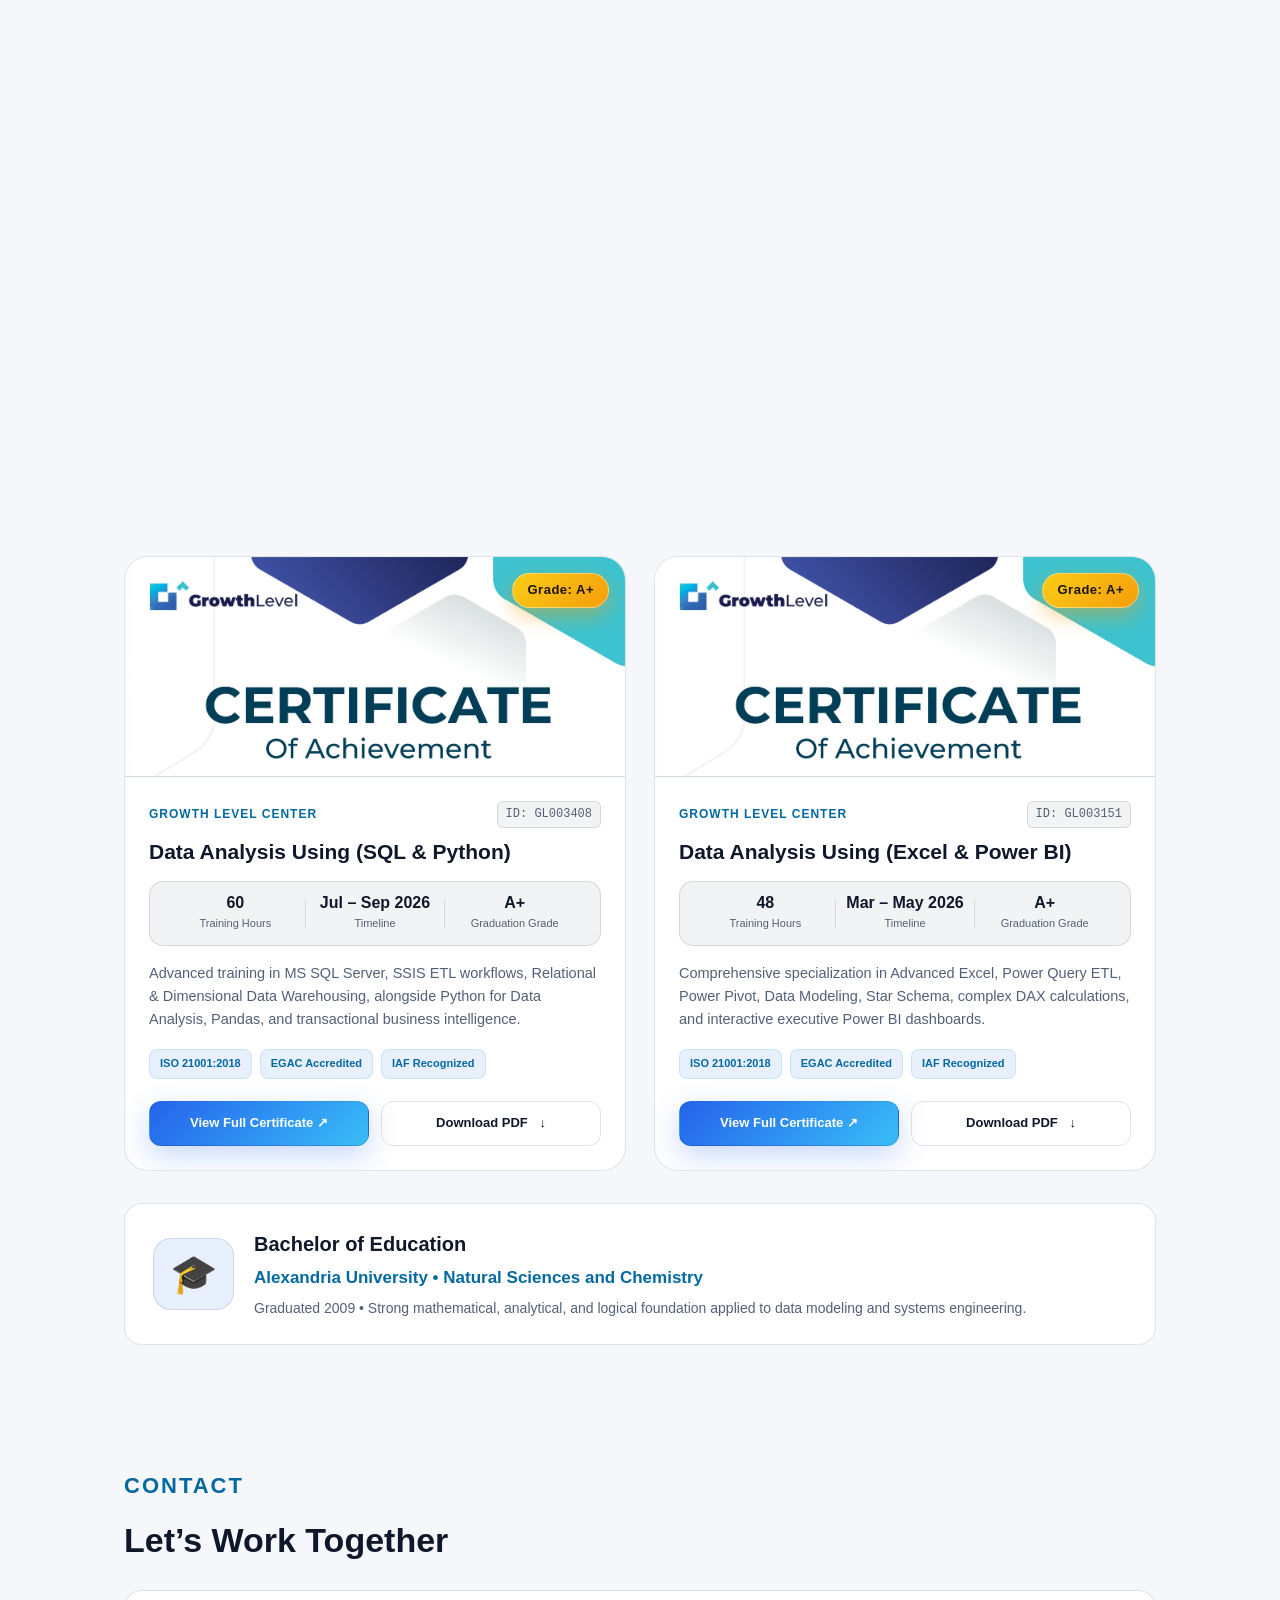
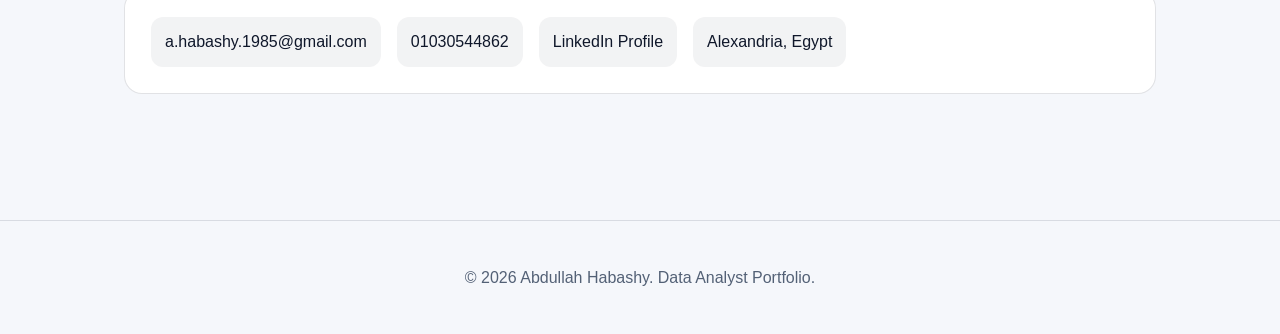
==== commit 27543bd5: "Update index.html" ====
--- a/index.html
+++ b/index.html
@@ -3,15 +3,26 @@
 <head>
     <meta charset="UTF-8" />
     <meta name="viewport" content="width=device-width, initial-scale=1.0" />
-    <title>Abdullah Habashy | Data Analyst</title>
-    <meta name="description" content="Portfolio of Abdullah Mohamed Habashy Zaki, Data Analyst specializing in Power BI, SQL, and Excel." />
-
-    <!-- Open Graph / Social Media Preview -->
+    <!-- SEO & Metadata -->
+    <title>Abdullah Habashy | Data Analyst &amp; BI Developer</title>
+    <meta name="title" content="Abdullah Habashy | Data Analyst &amp; BI Developer" />
+    <meta name="description" content="Explore end-to-end Power BI dashboards, SQL Server Data Warehouses, and Excel analytics solutions by Abdullah Habashy." />
+
+    <!-- Open Graph / WhatsApp / LinkedIn / Facebook -->
     <meta property="og:type" content="website" />
+    <meta property="og:url" content="https://abdullahhabashy85-creator.github.io/abdullah-portfolio/" />
     <meta property="og:title" content="Abdullah Habashy | Data Analyst &amp; BI Developer" />
-    <meta property="og:description" content="Portfolio of end-to-end Power BI, Data Warehousing, SQL, and Excel Analytics solutions." />
+    <meta property="og:description" content="Explore end-to-end Power BI dashboards, SQL Server Data Warehouses, and Excel analytics solutions." />
     <meta property="og:image" content="https://abdullahhabashy85-creator.github.io/abdullah-portfolio/profile.png" />
-    <meta property="og:url" content="https://abdullahhabashy85-creator.github.io/abdullah-portfolio/" />
+    <meta property="og:image:width" content="1200" />
+    <meta property="og:image:height" content="630" />
+
+    <!-- Twitter / X Cards -->
+    <meta name="twitter:card" content="summary_large_image" />
+    <meta name="twitter:url" content="https://abdullahhabashy85-creator.github.io/abdullah-portfolio/" />
+    <meta name="twitter:title" content="Abdullah Habashy | Data Analyst &amp; BI Developer" />
+    <meta name="twitter:description" content="Explore end-to-end Power BI dashboards, SQL Server Data Warehouses, and Excel analytics solutions." />
+    <meta name="twitter:image" content="https://abdullahhabashy85-creator.github.io/abdullah-portfolio/profile.png" />
 
     <link rel="stylesheet" href="style.css" />
     <link rel="icon" type="image/png" href="favicon.png">
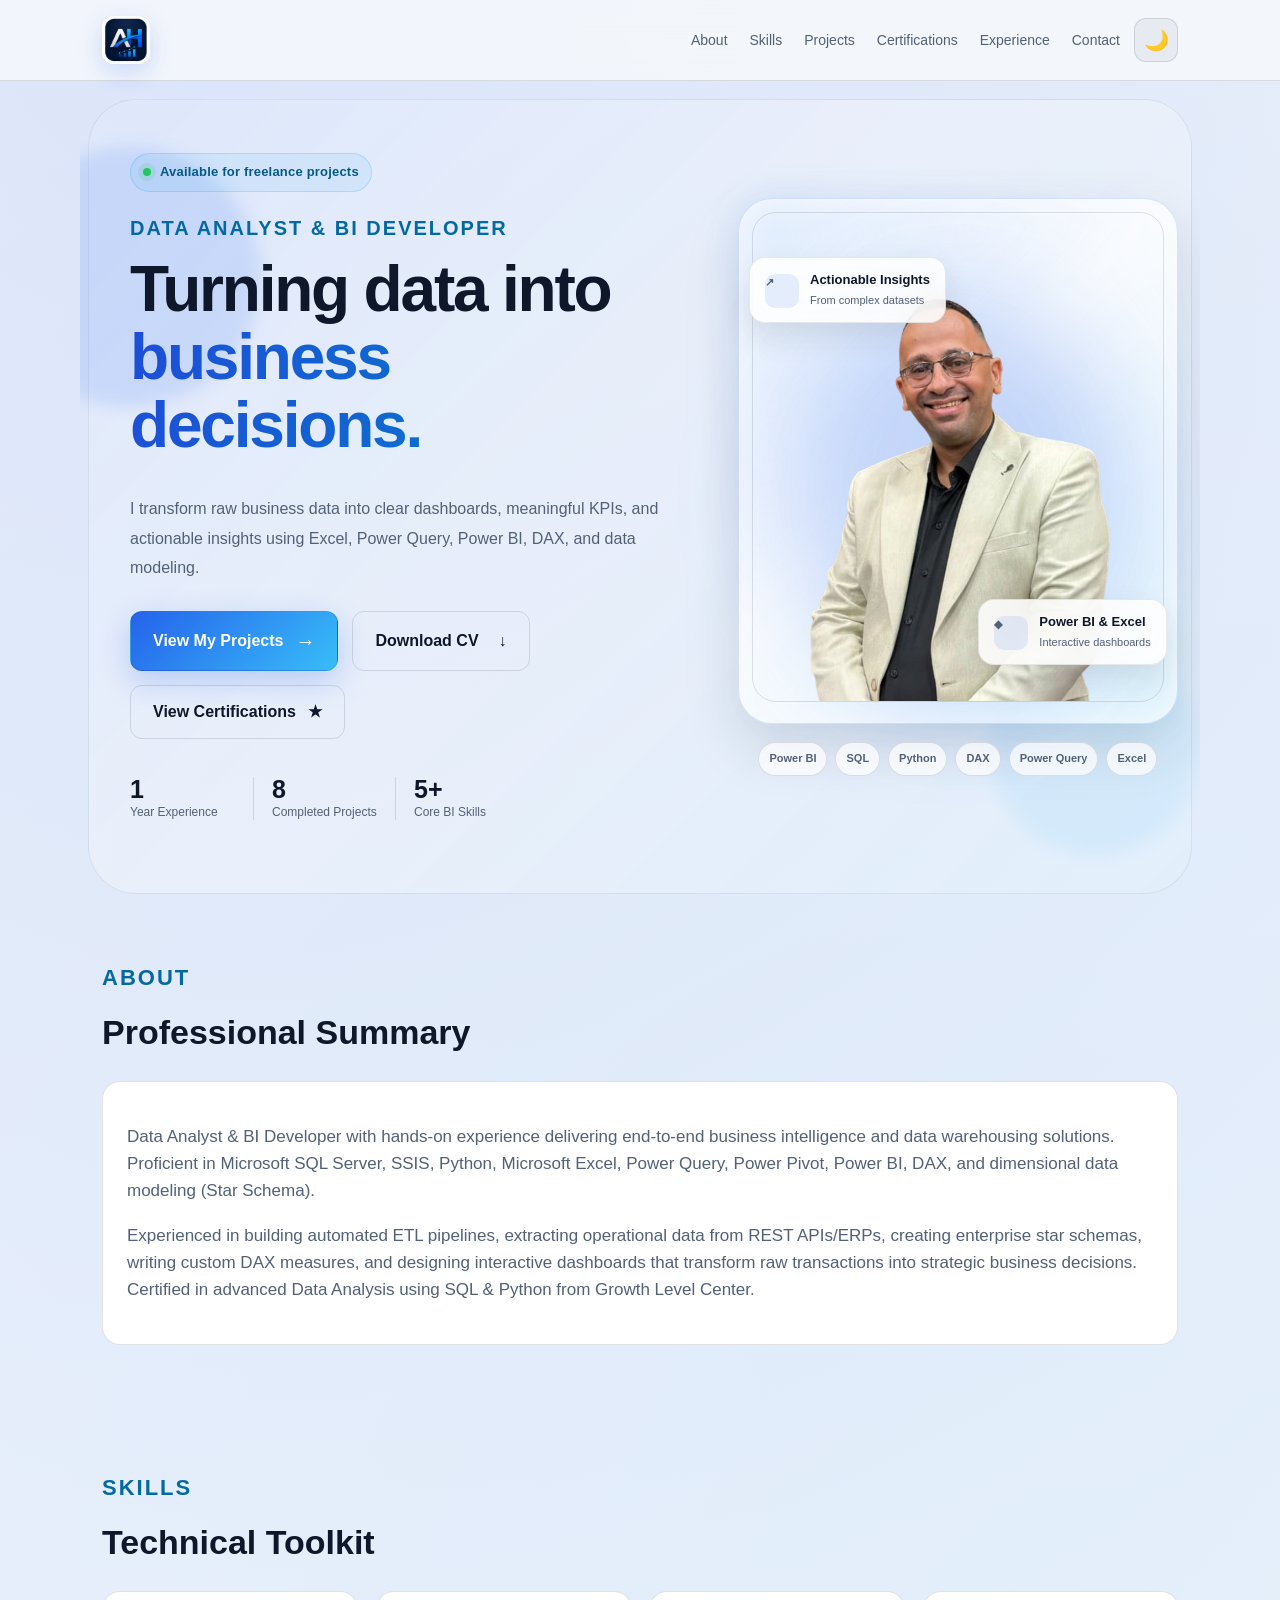
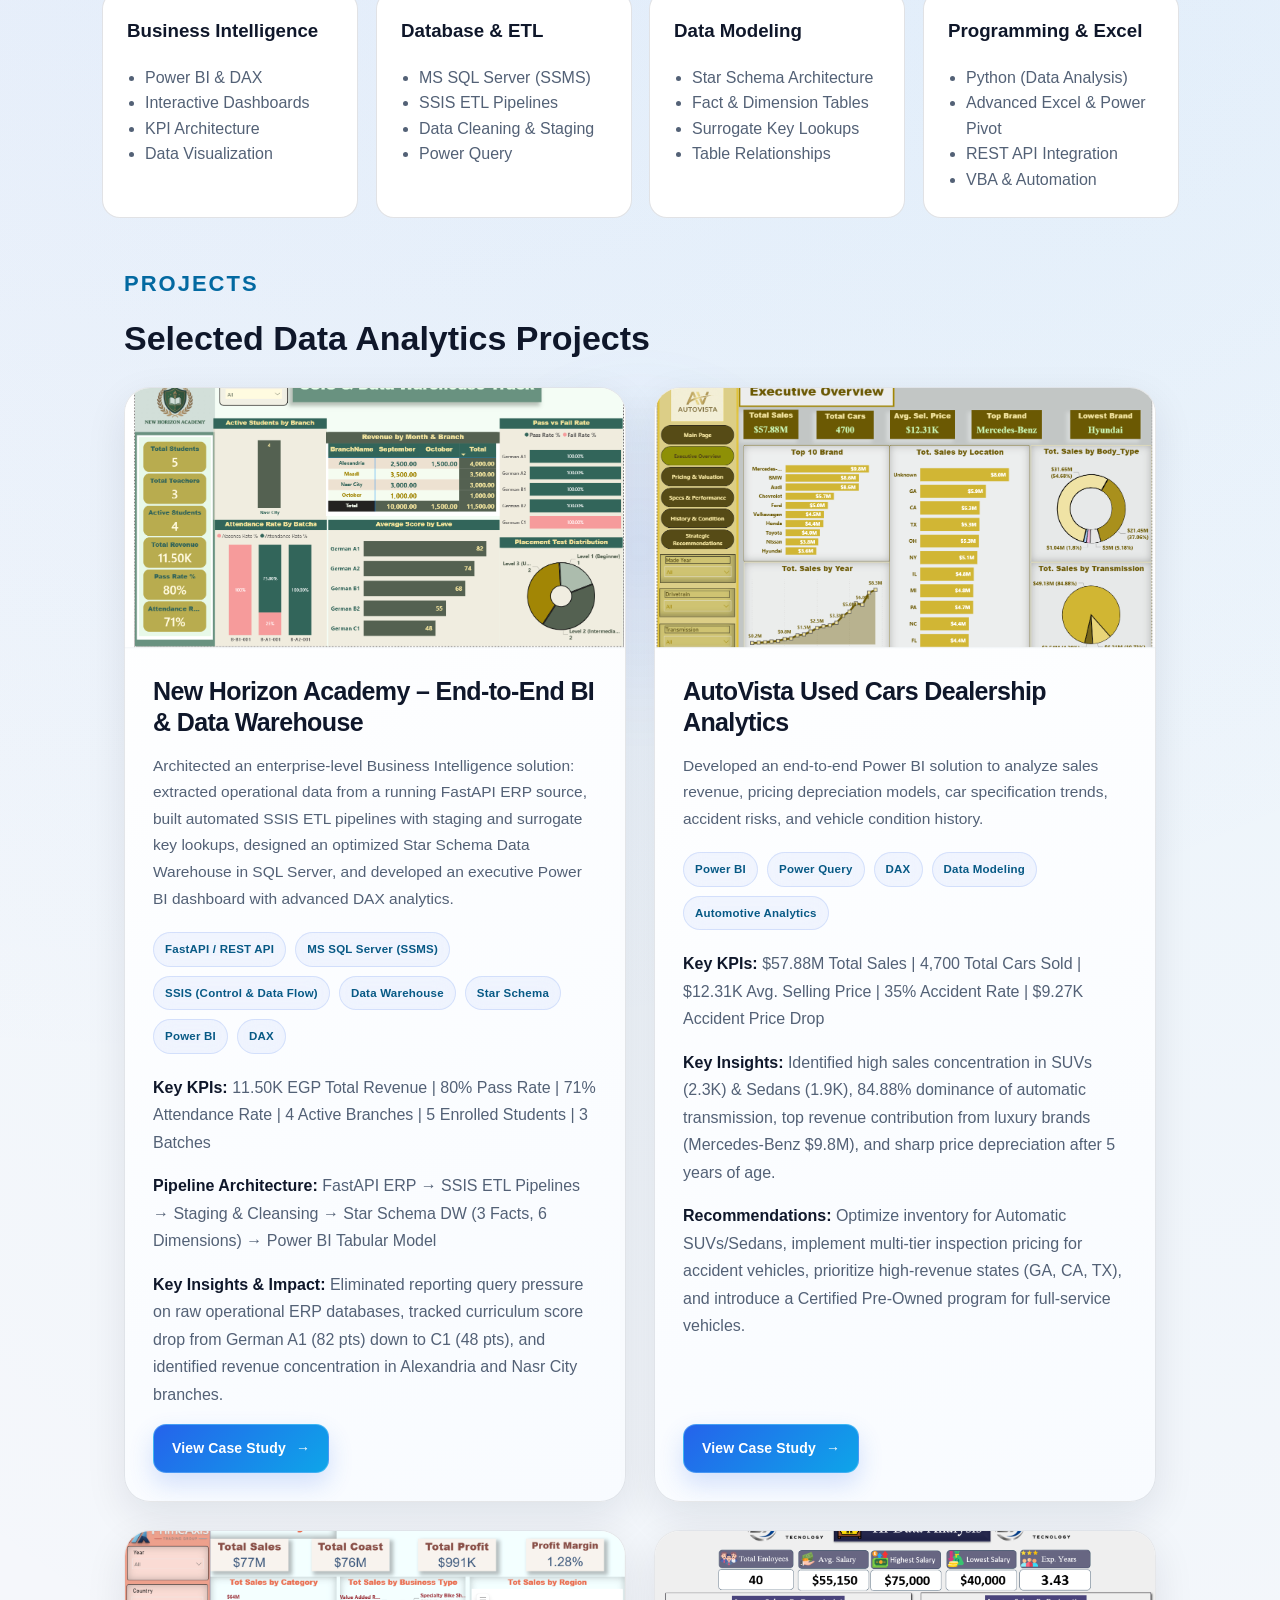
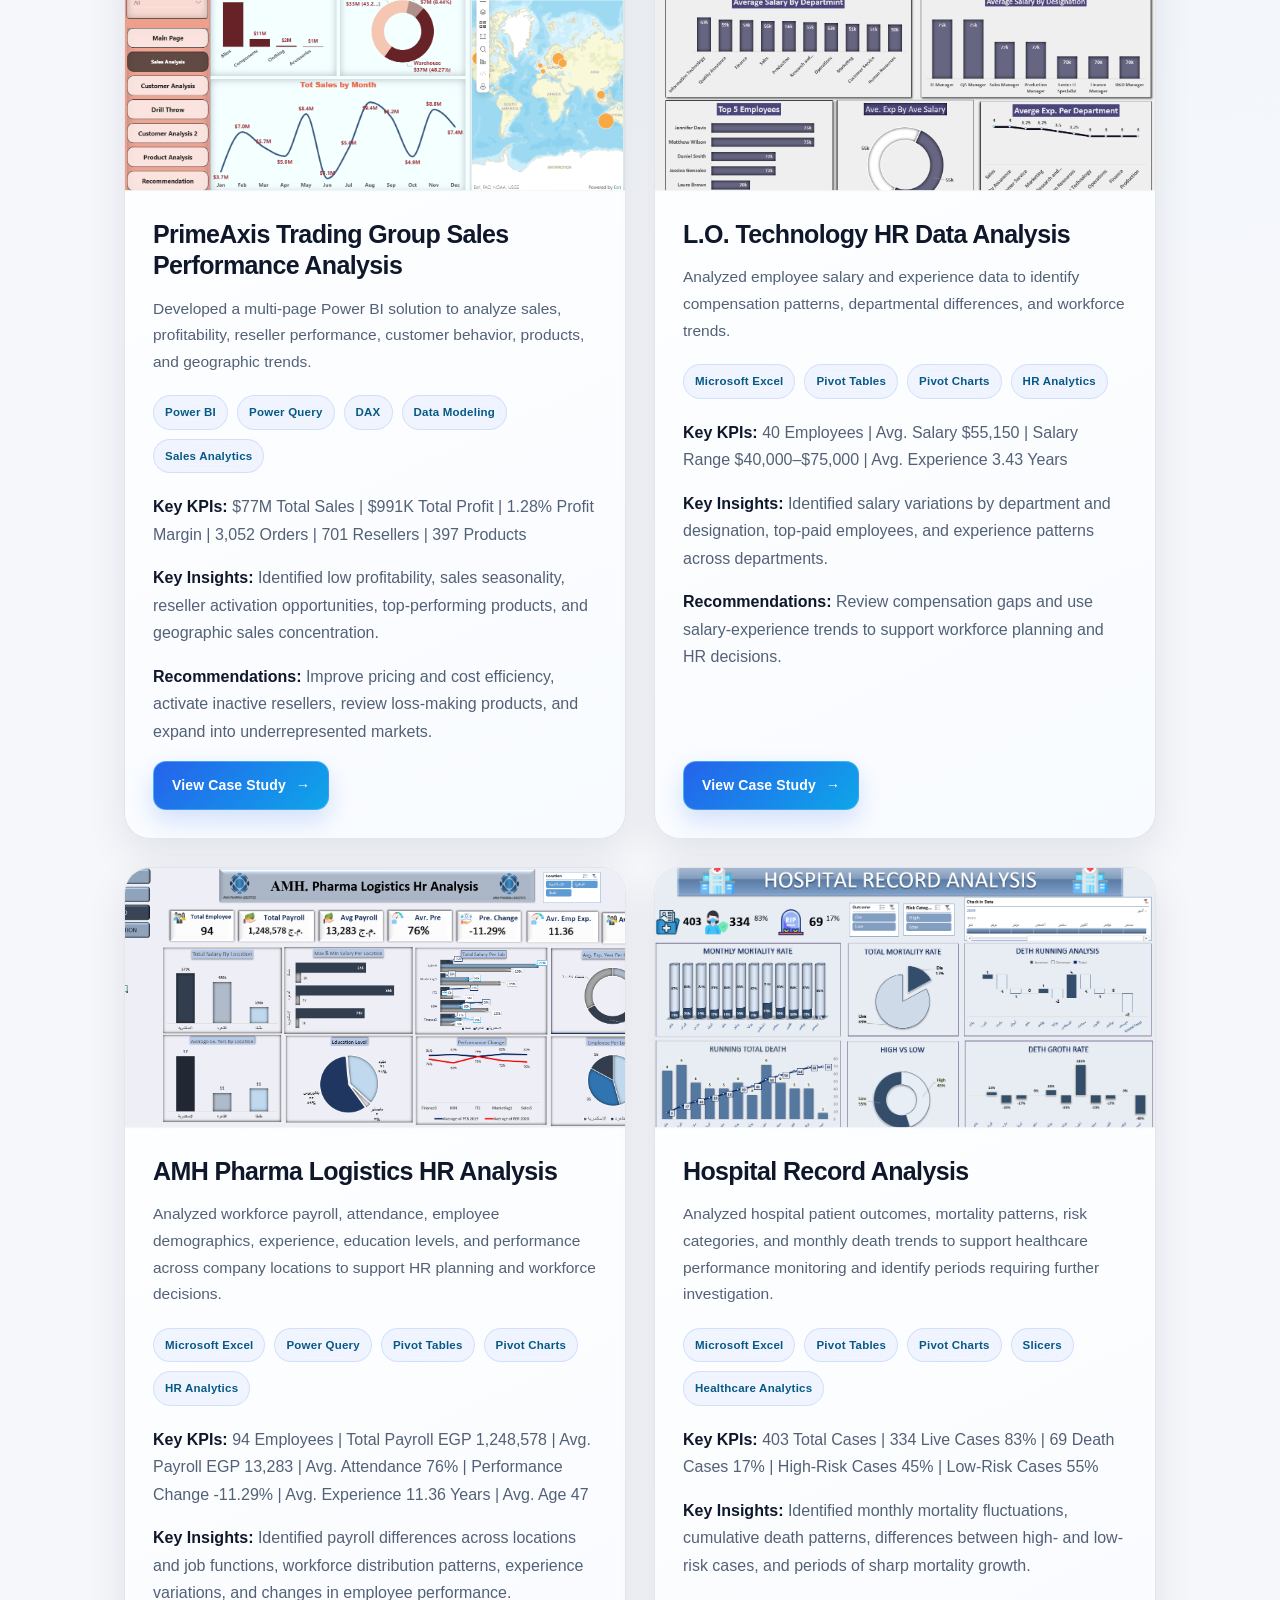
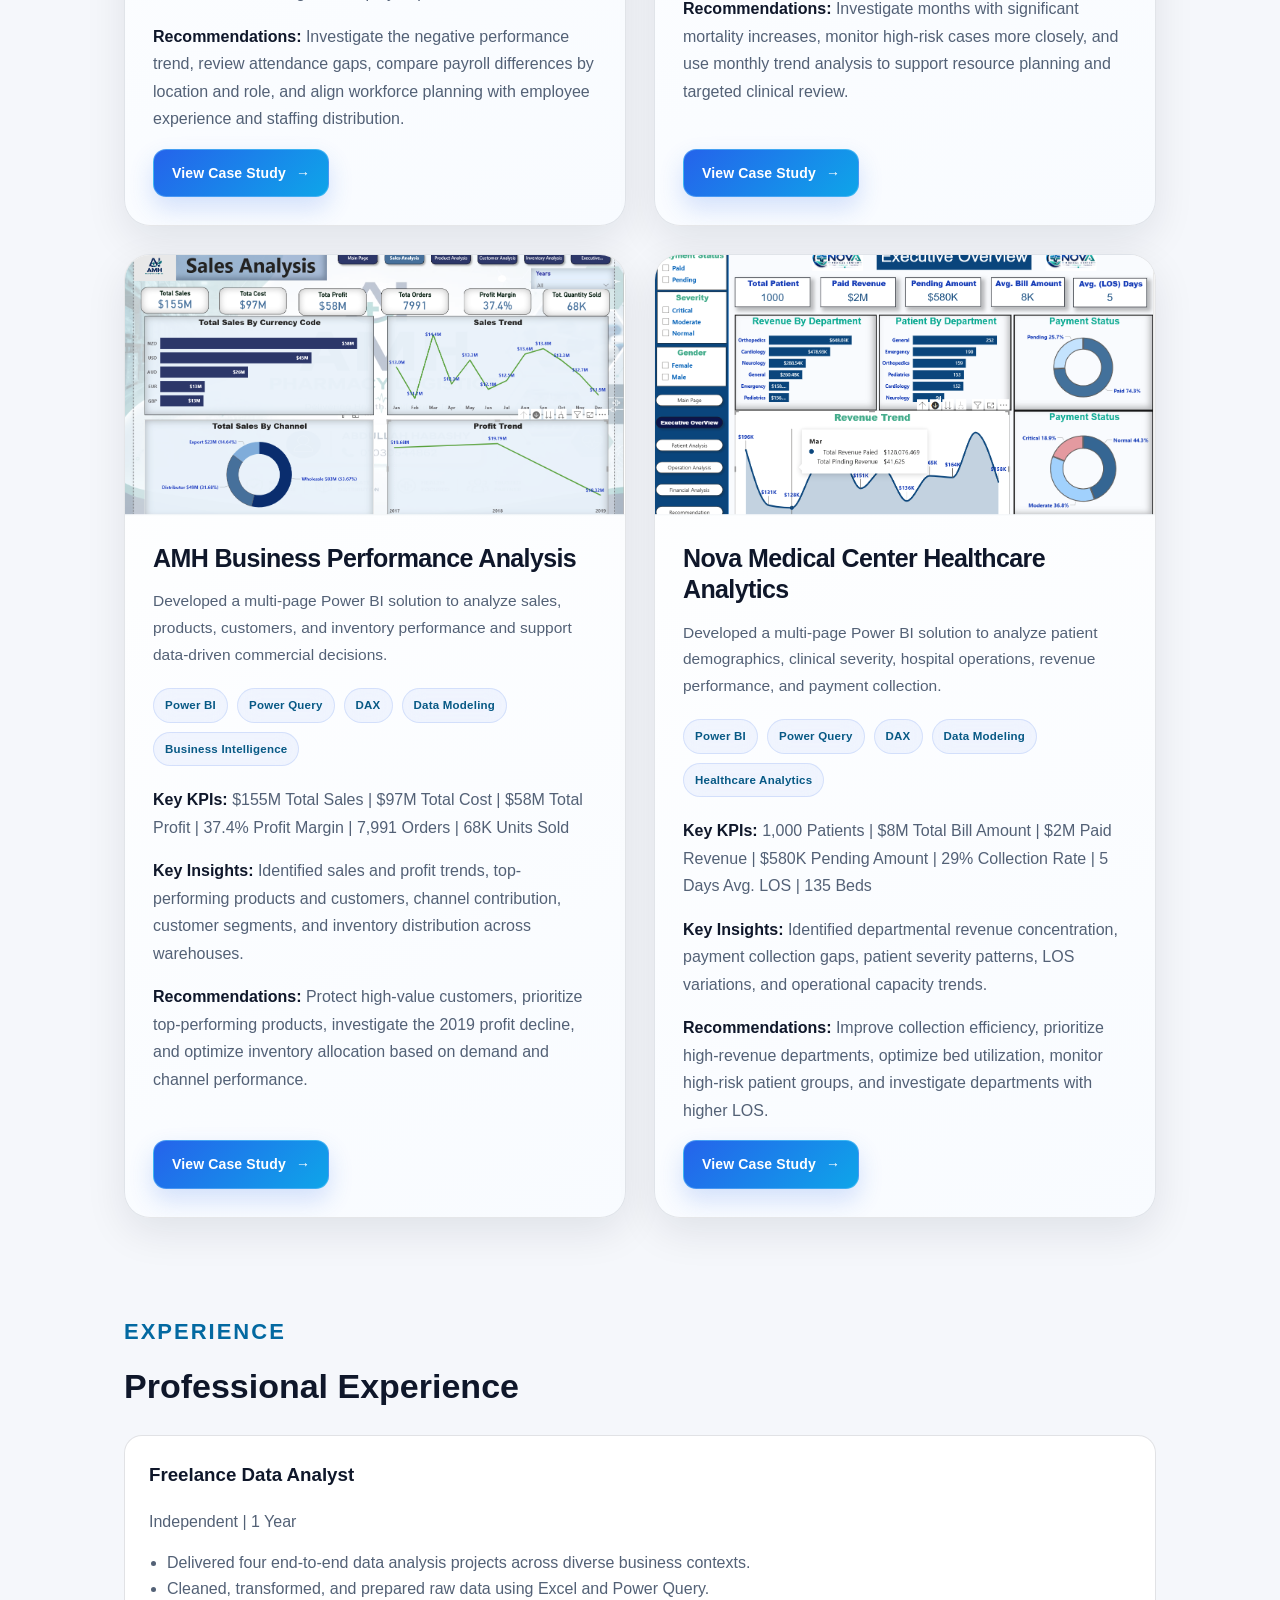
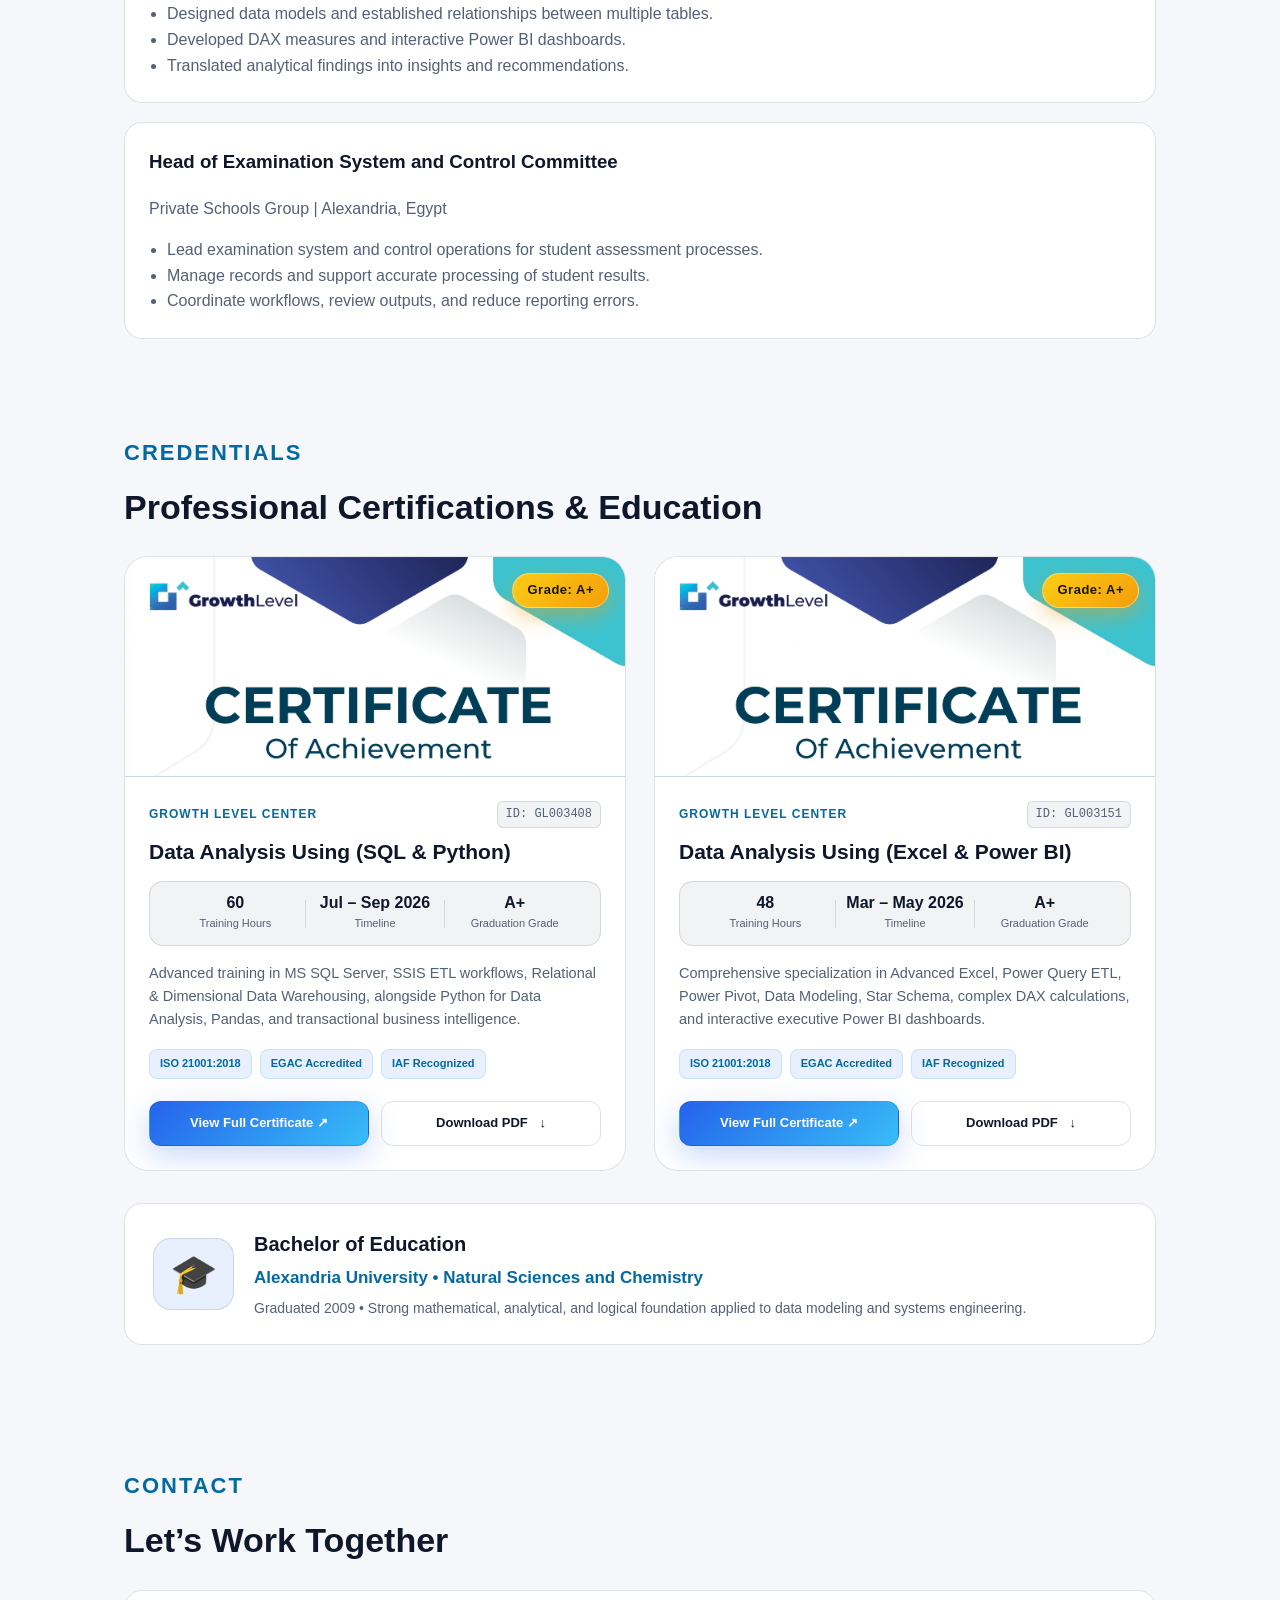
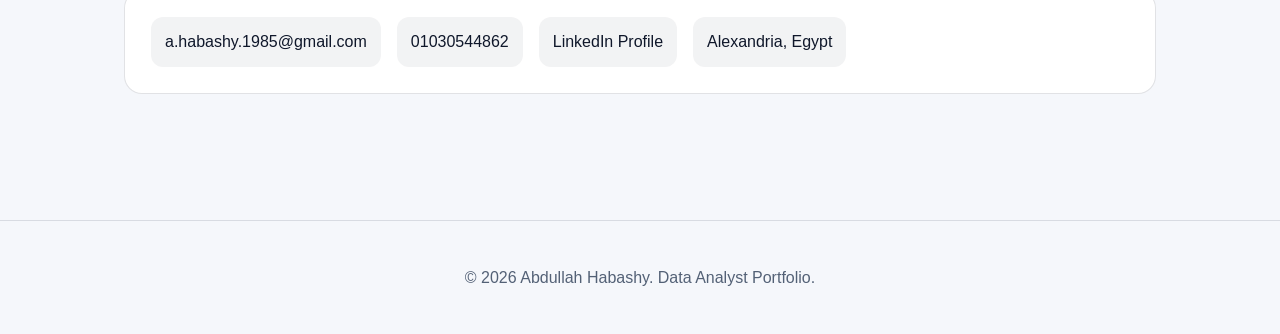
==== commit c7c5a802: "Implement portfolio sharing feature Add sharing functionality for the portfolio using the Web Share " ====
--- a/index.html
+++ b/index.html
@@ -794,5 +794,36 @@
   </footer>
 
   <script src="script.js"></script>
+    <script>
+      const shareBtn = document.getElementById('share-portfolio-btn');
+      if (shareBtn) {
+        shareBtn.addEventListener('click', async () => {
+          const shareData = {
+            title: 'Abdullah Habashy | Data Analyst & BI Developer',
+            text: 'Check out the data analytics and BI portfolio of Abdullah Habashy:',
+            url: window.location.href,
+          };
+
+          if (navigator.share) {
+            try {
+              await navigator.share(shareData);
+            } catch (err) {
+              // إلغاء المشاركة
+            }
+          } else {
+            navigator.clipboard.writeText(window.location.href).then(() => {
+              const originalText = shareBtn.innerHTML;
+              shareBtn.innerHTML = '<span>Link Copied! &#10003;</span>';
+              setTimeout(() => {
+                shareBtn.innerHTML = originalText;
+              }, 2000);
+            });
+          }
+        });
+      }
+    </script>
+  </body>
+</html>
+    
 </body>
 </html>
